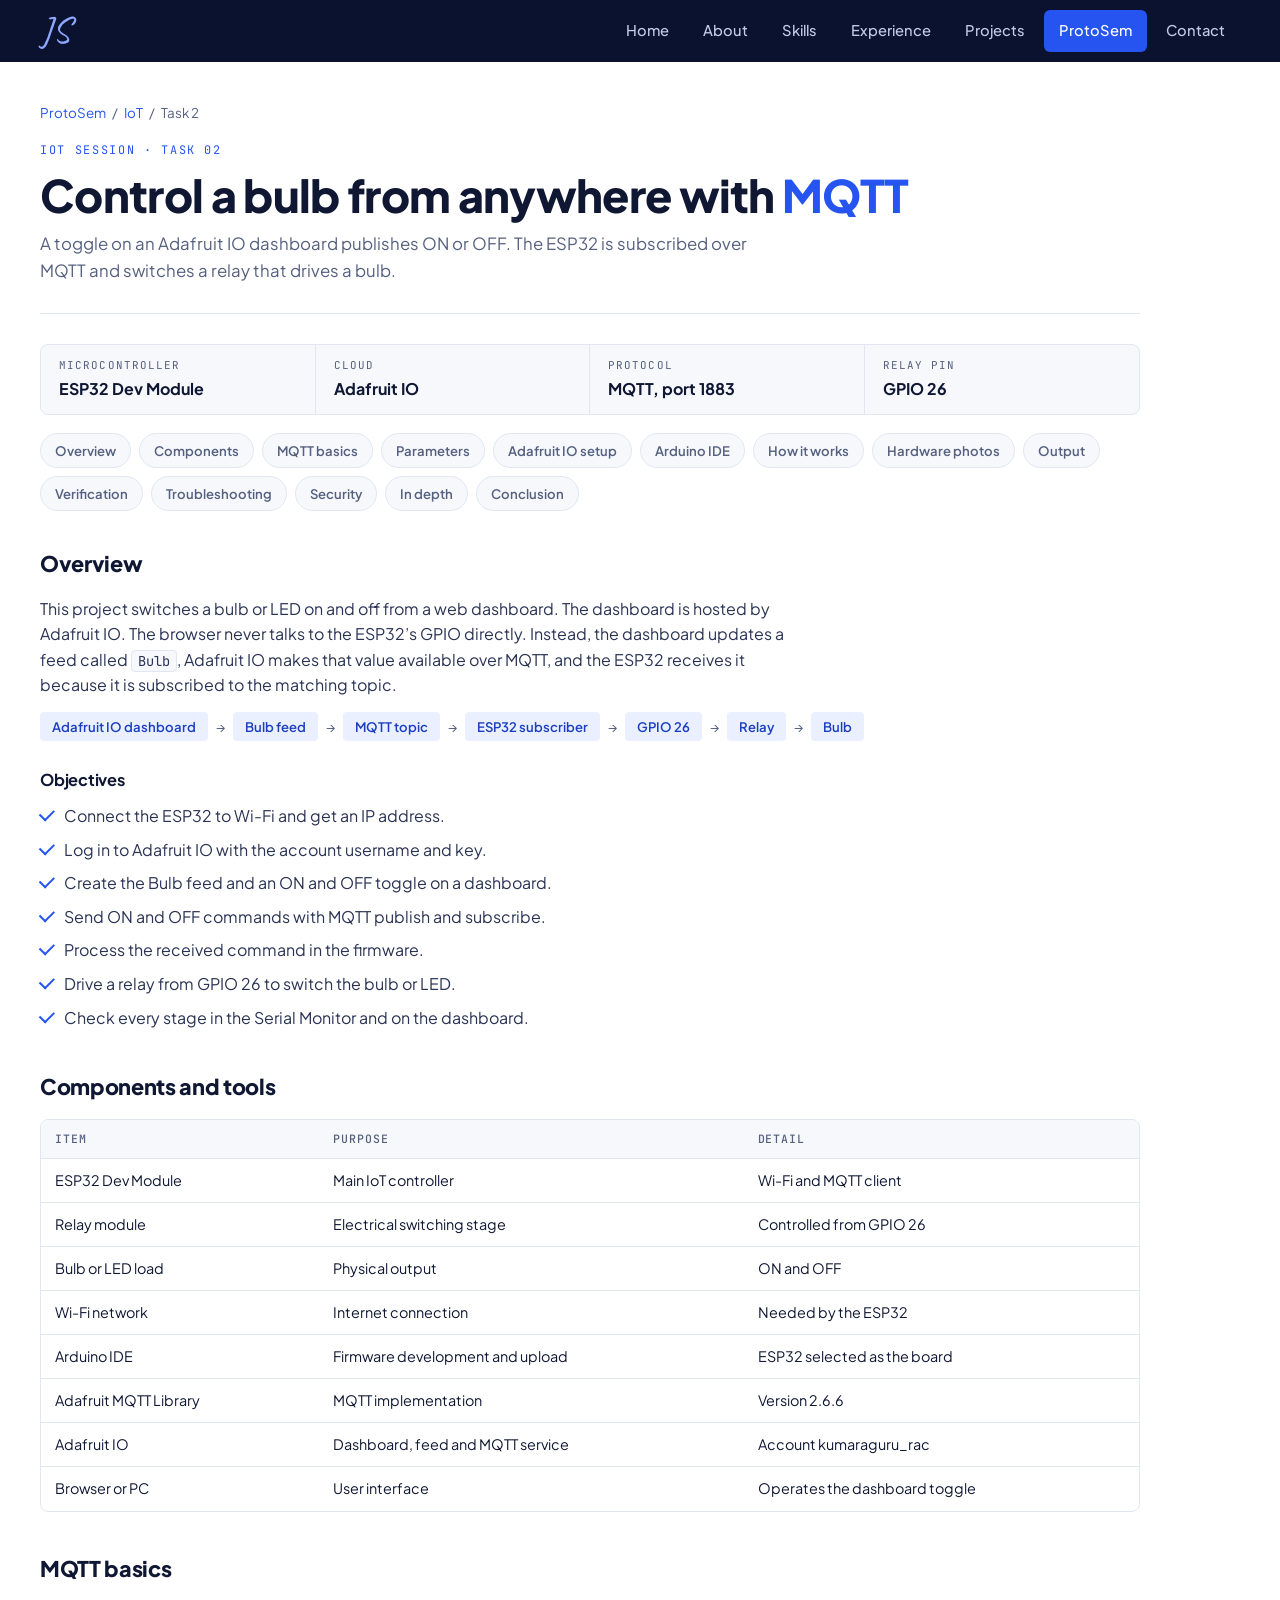
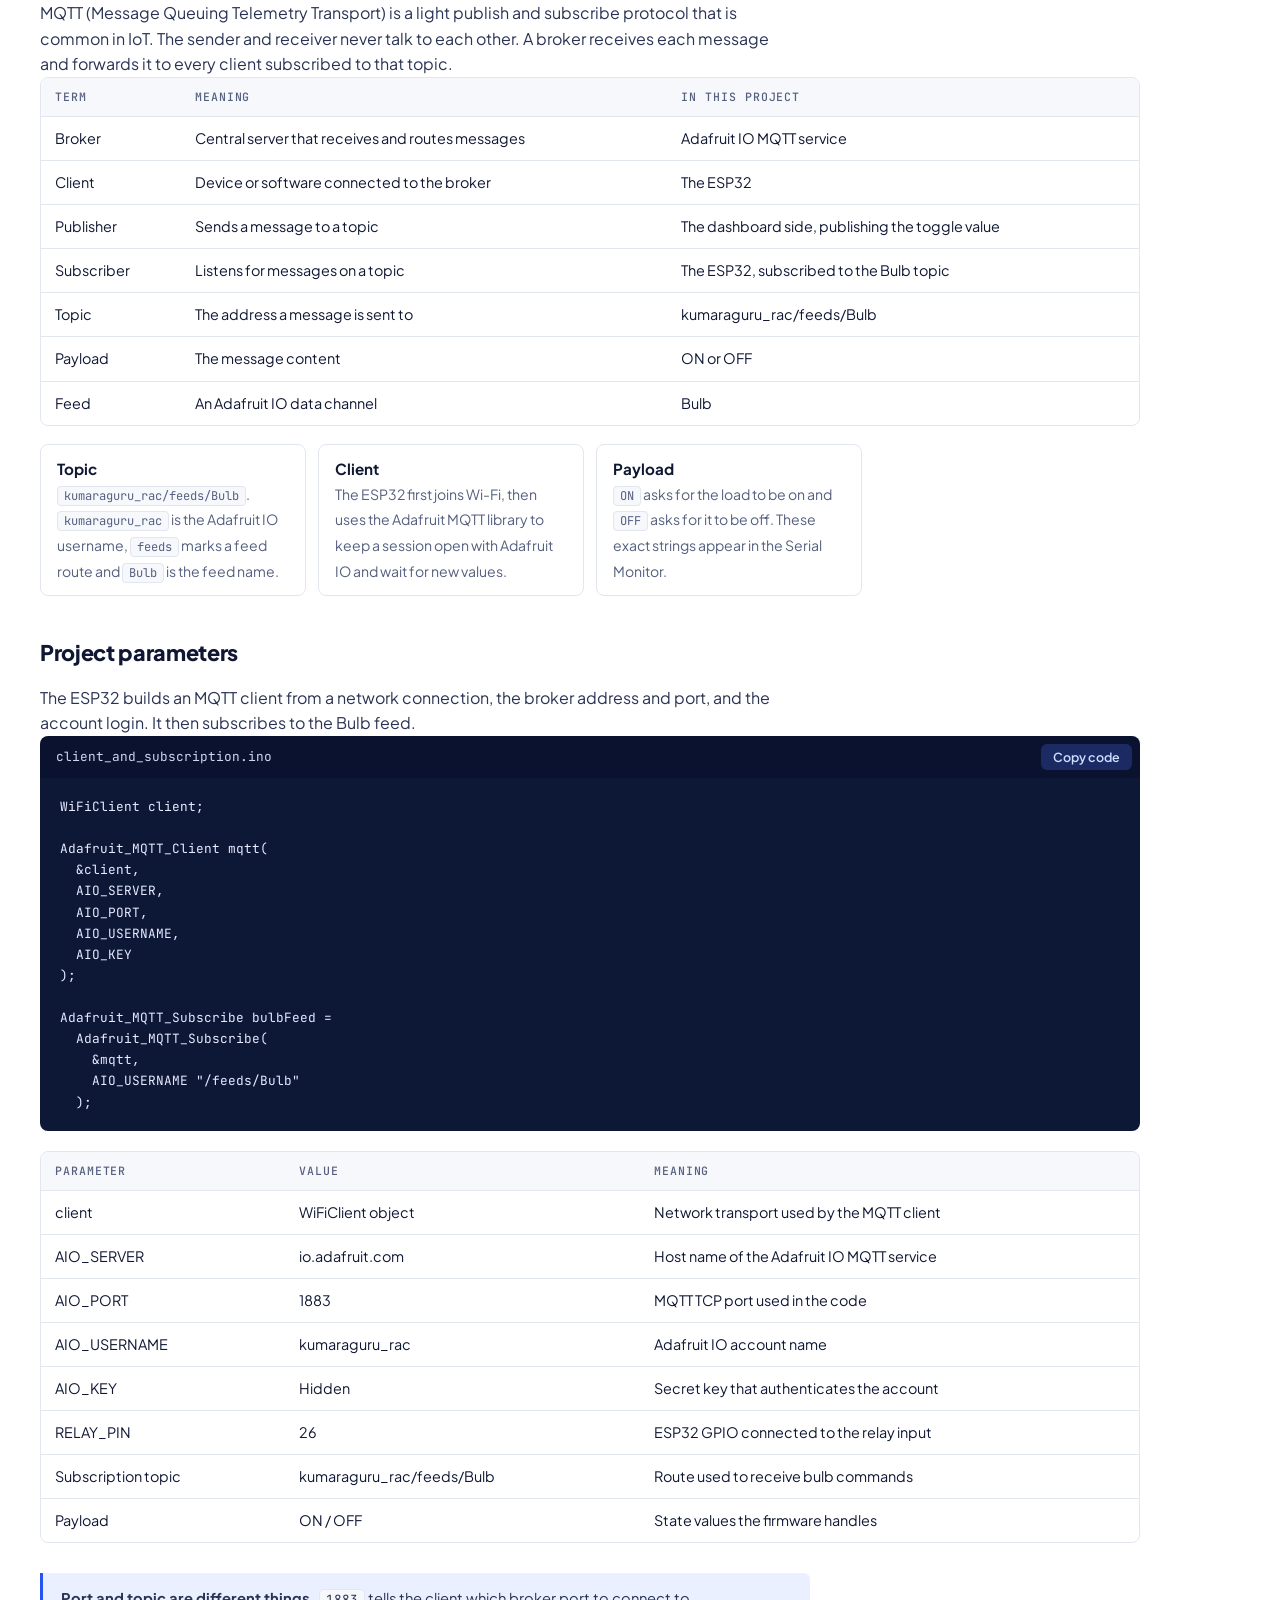
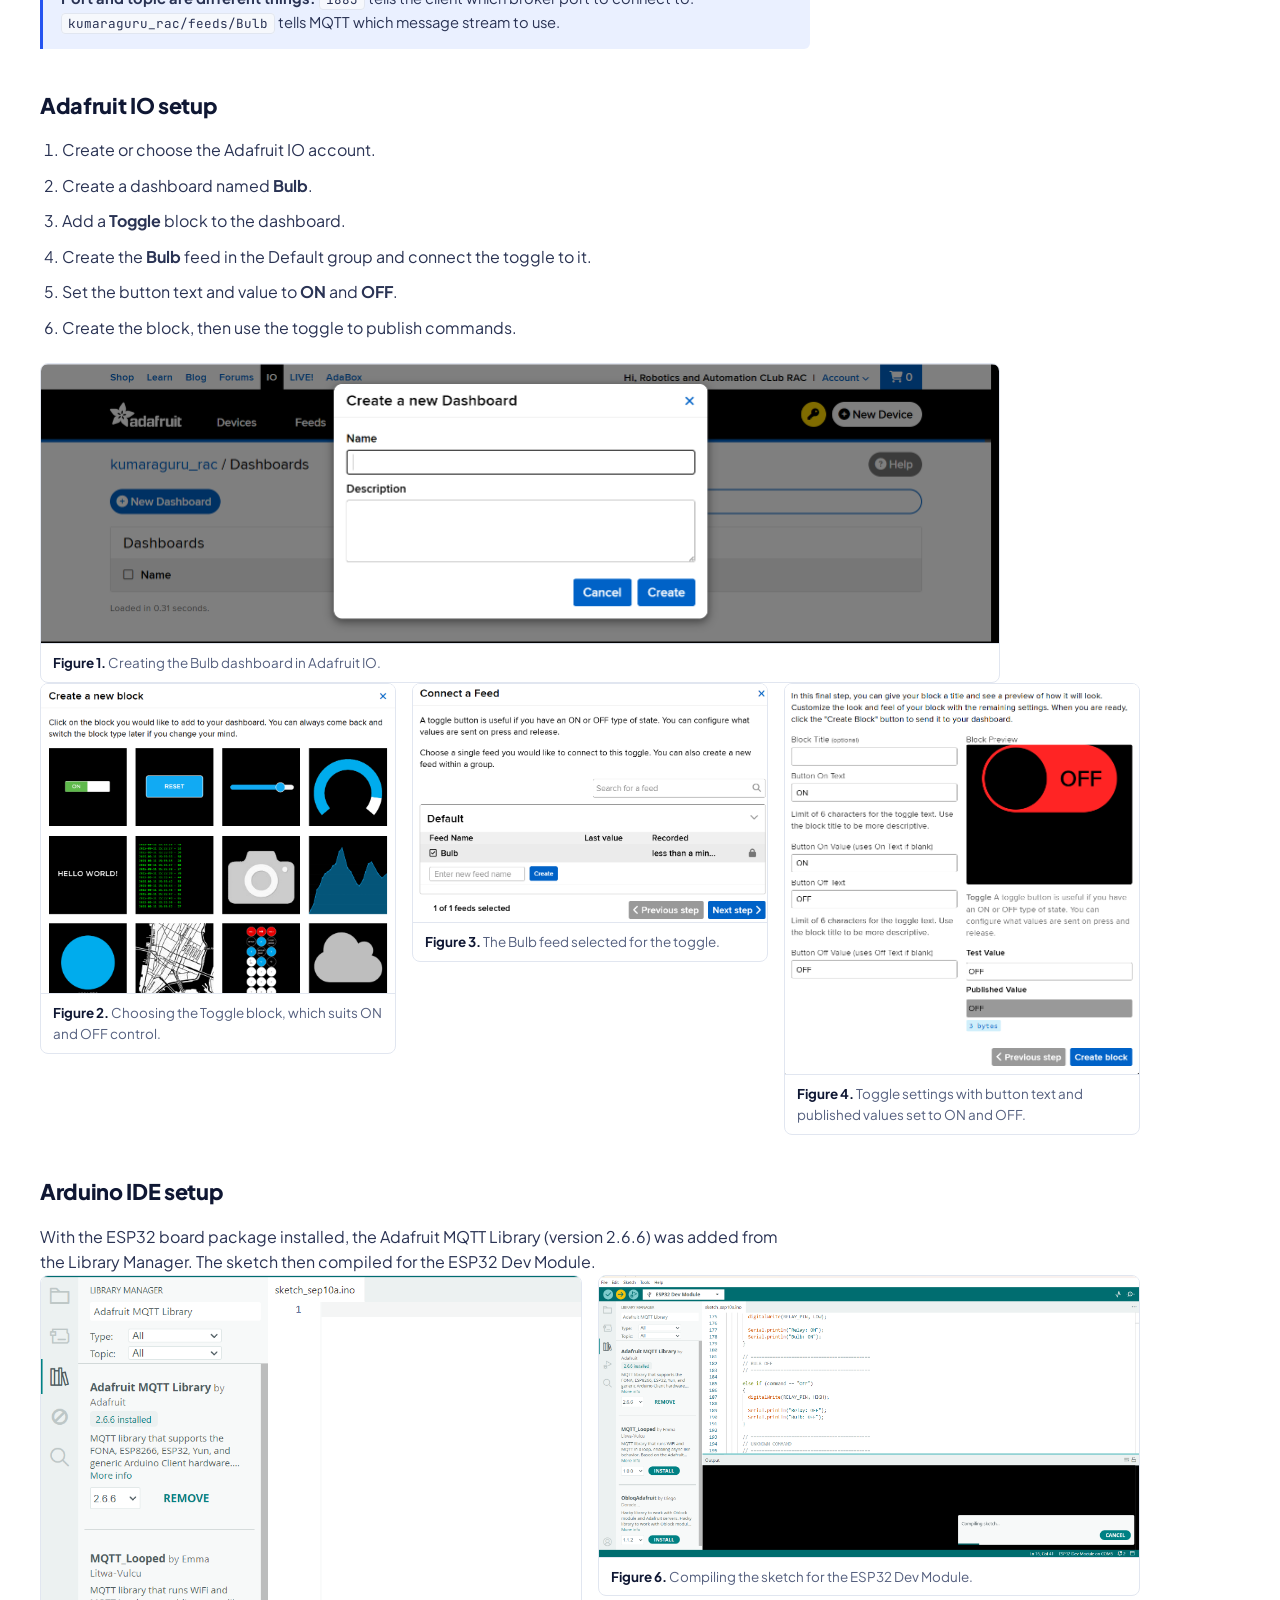
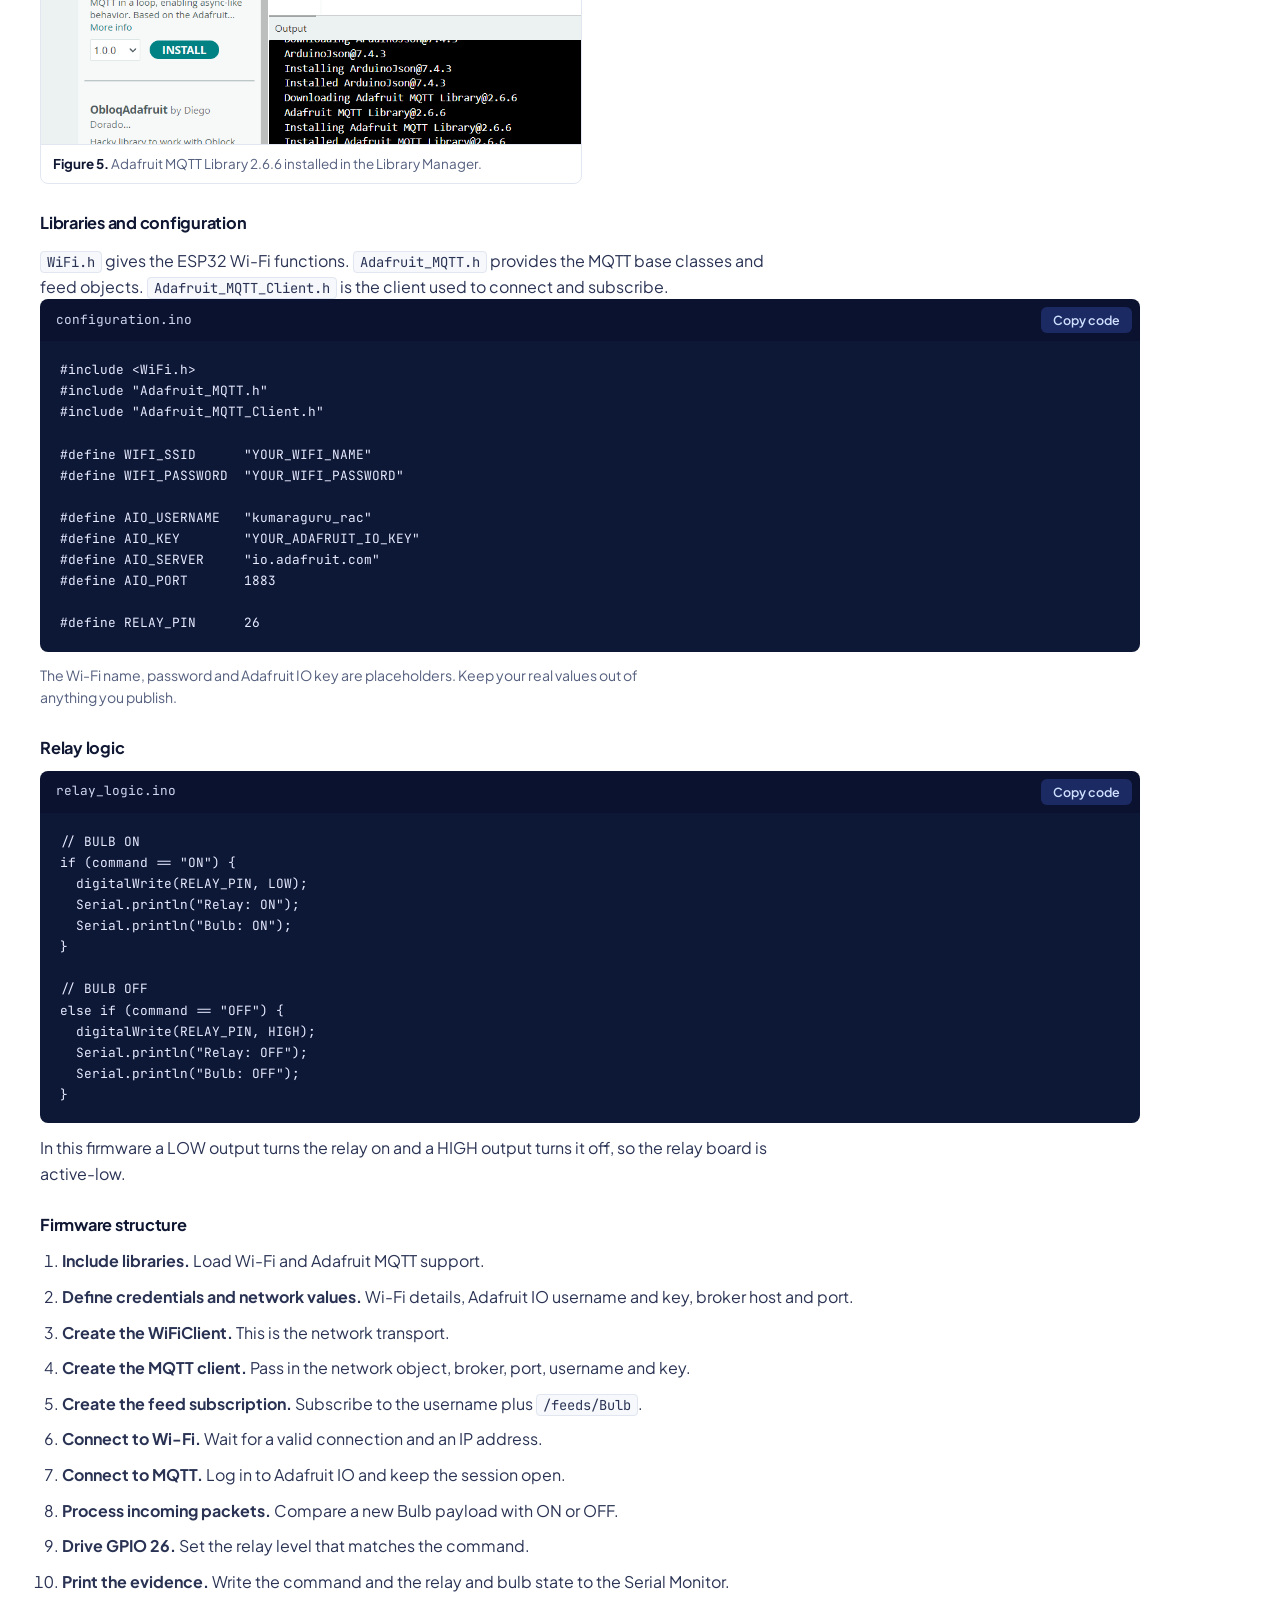
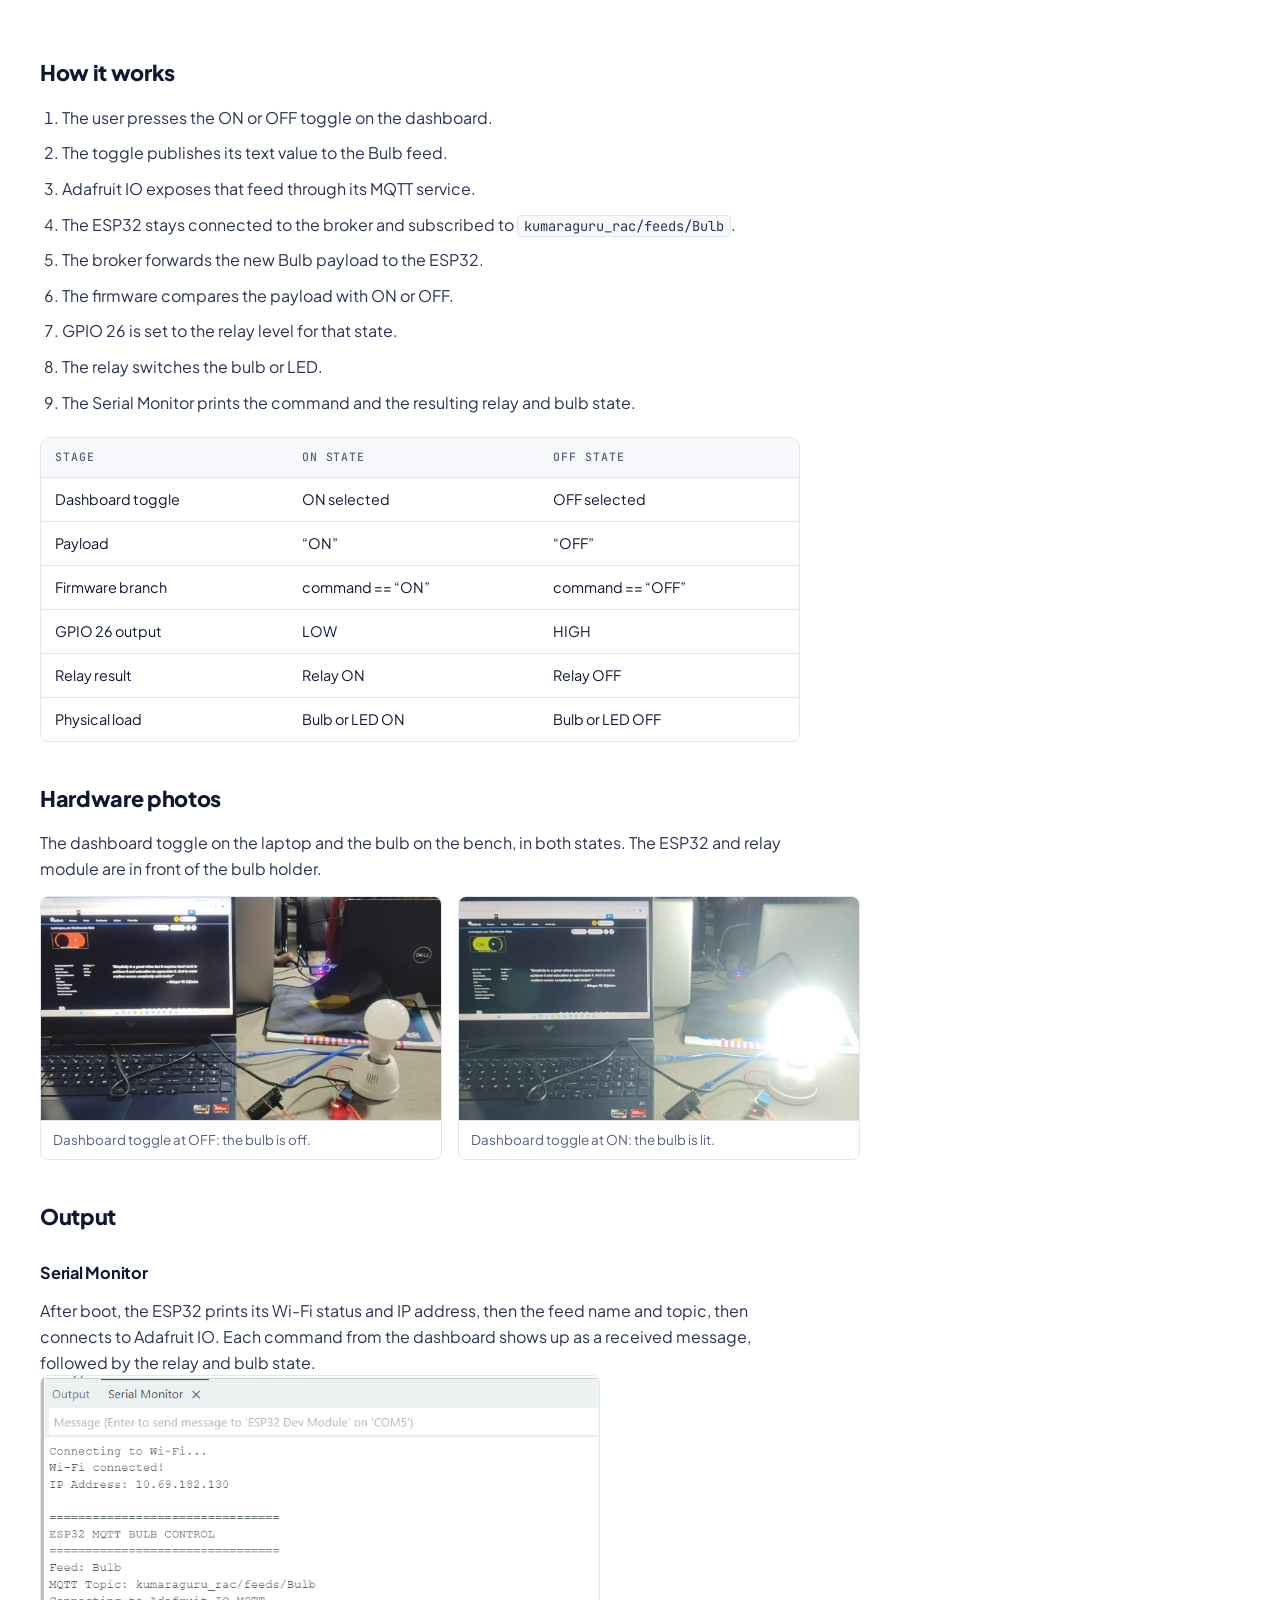
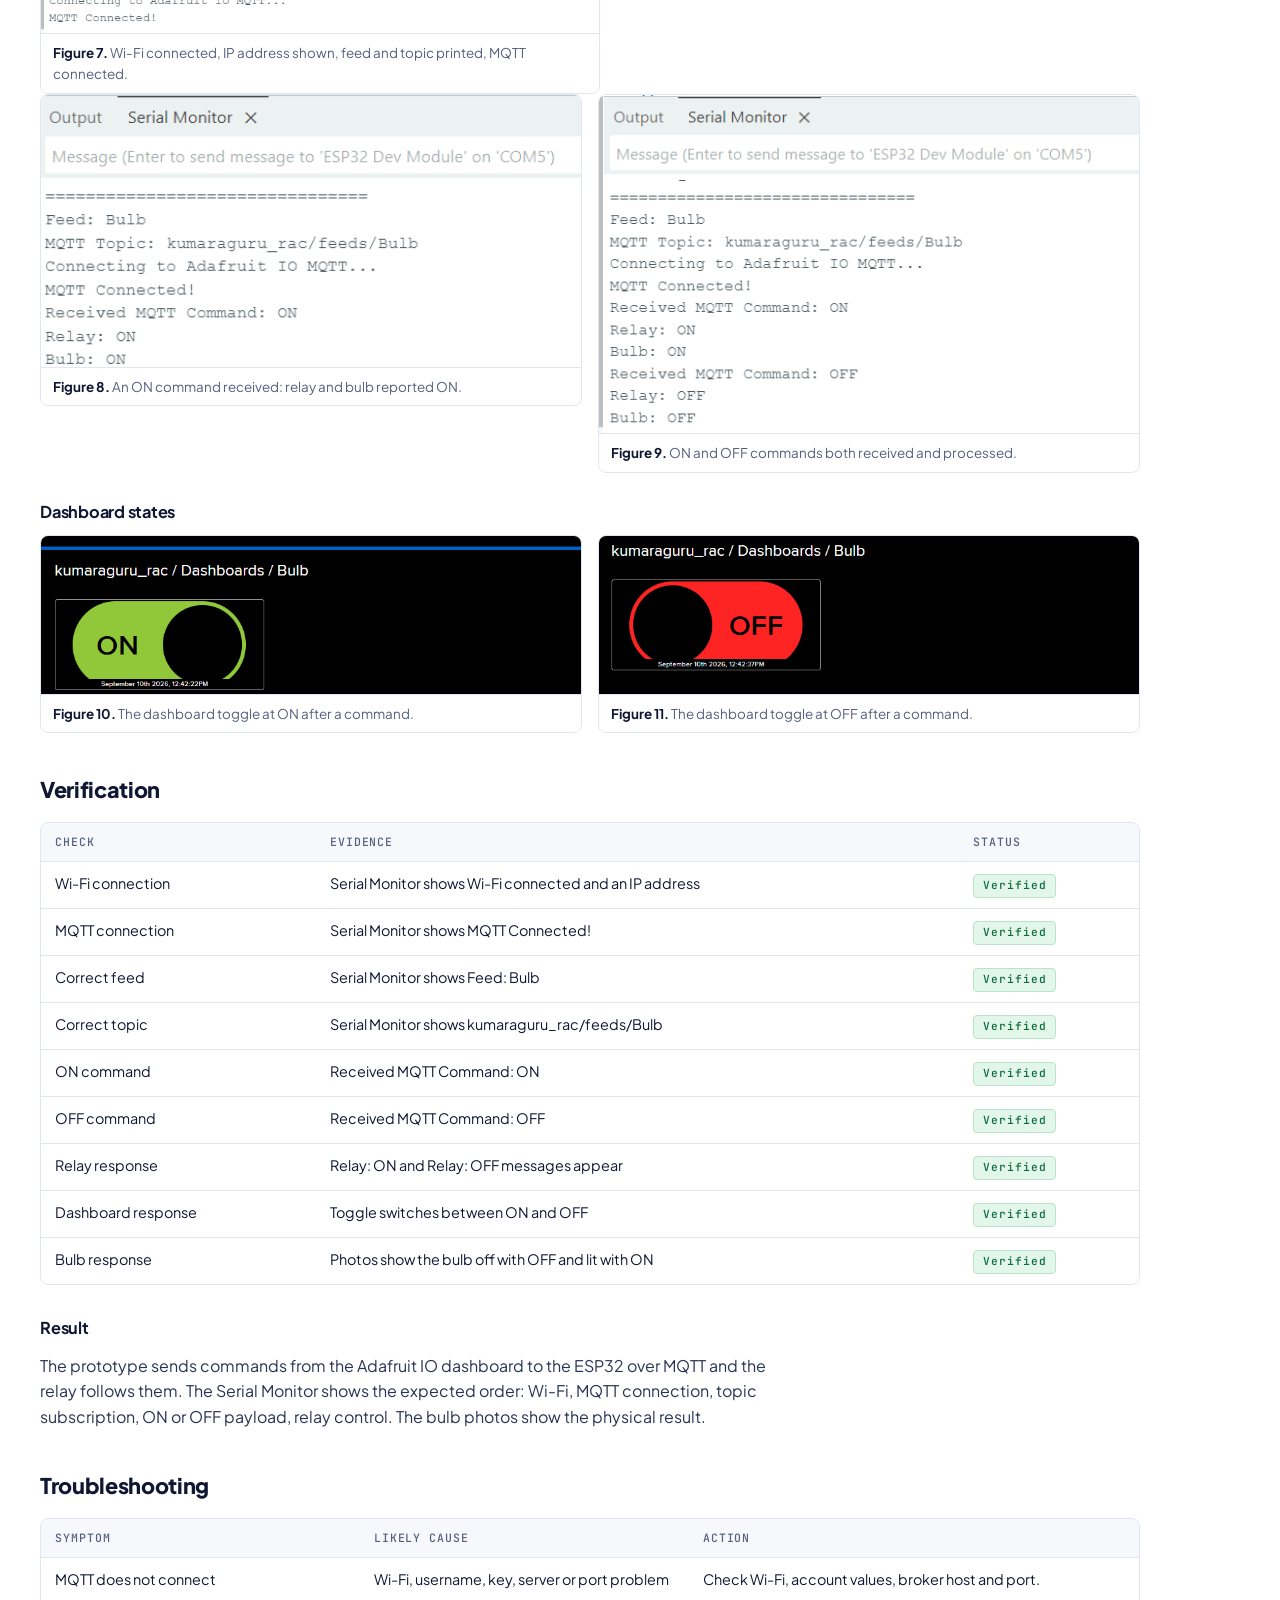
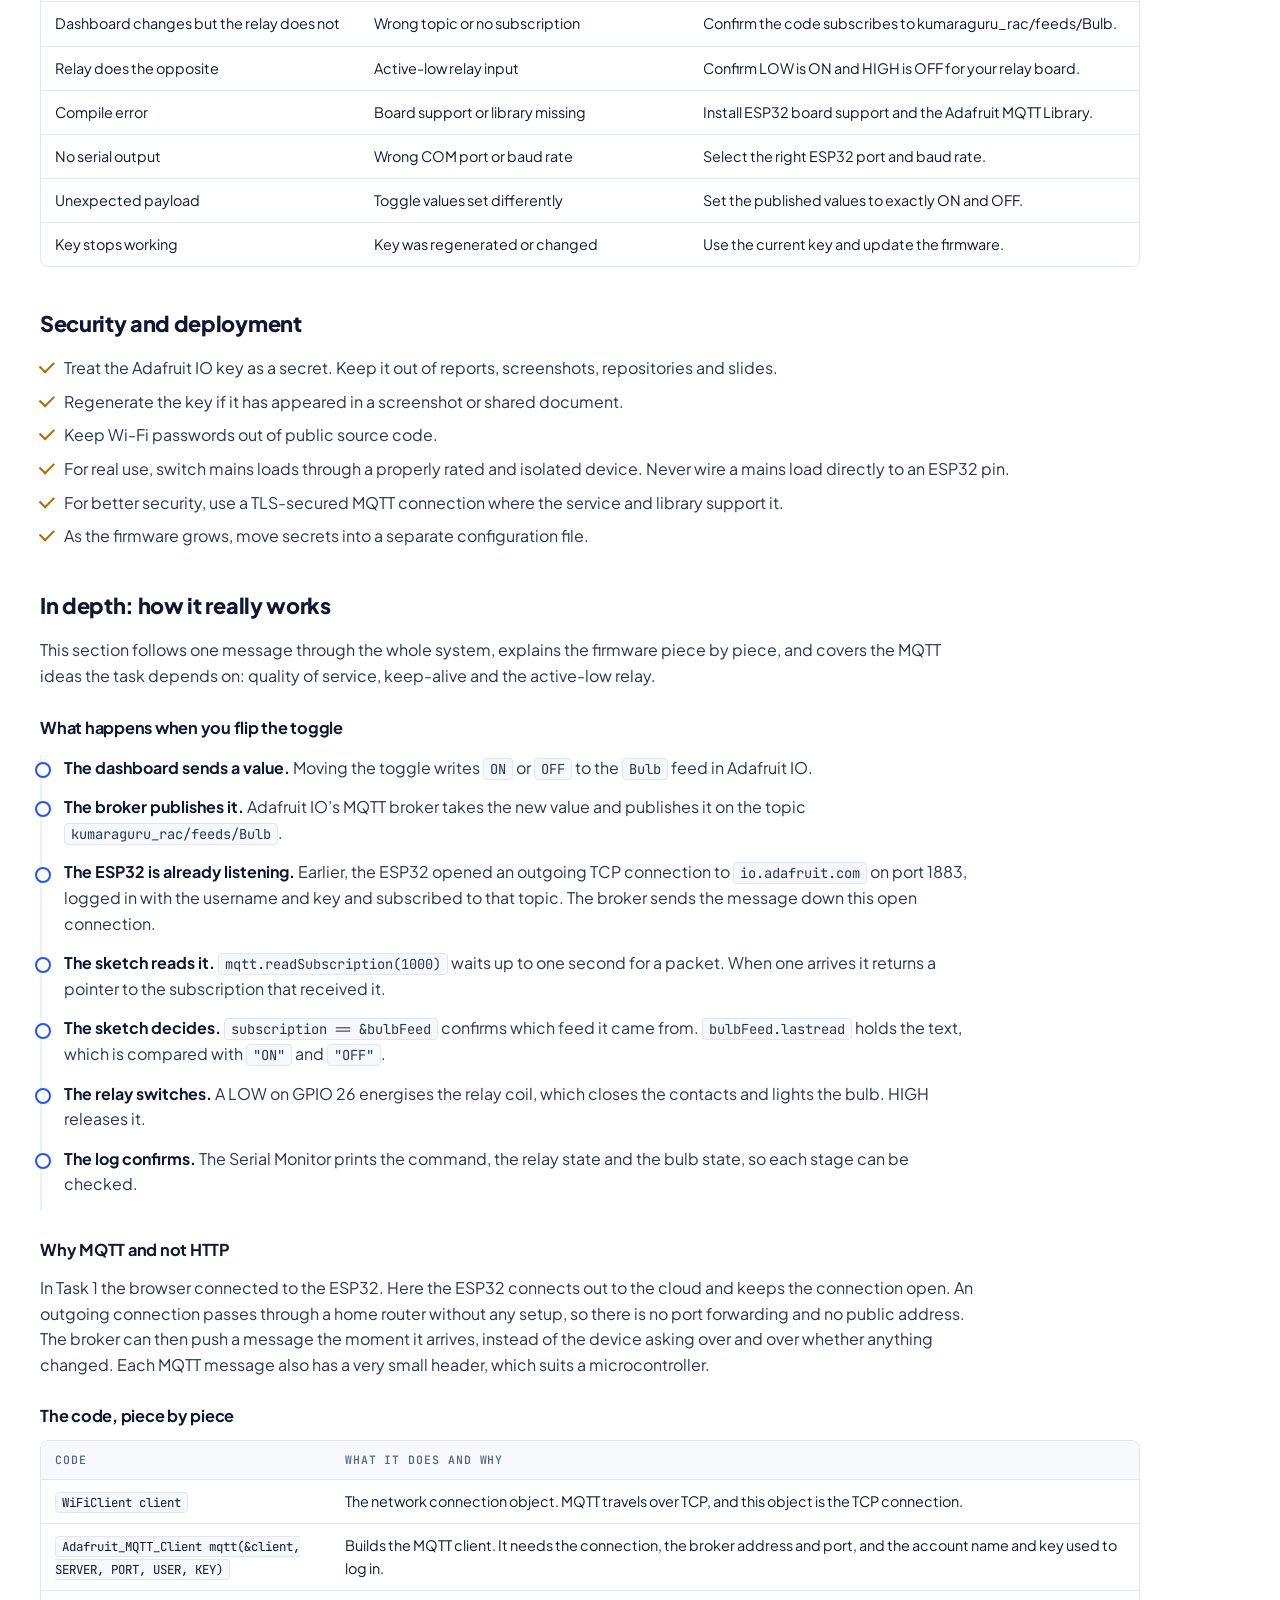
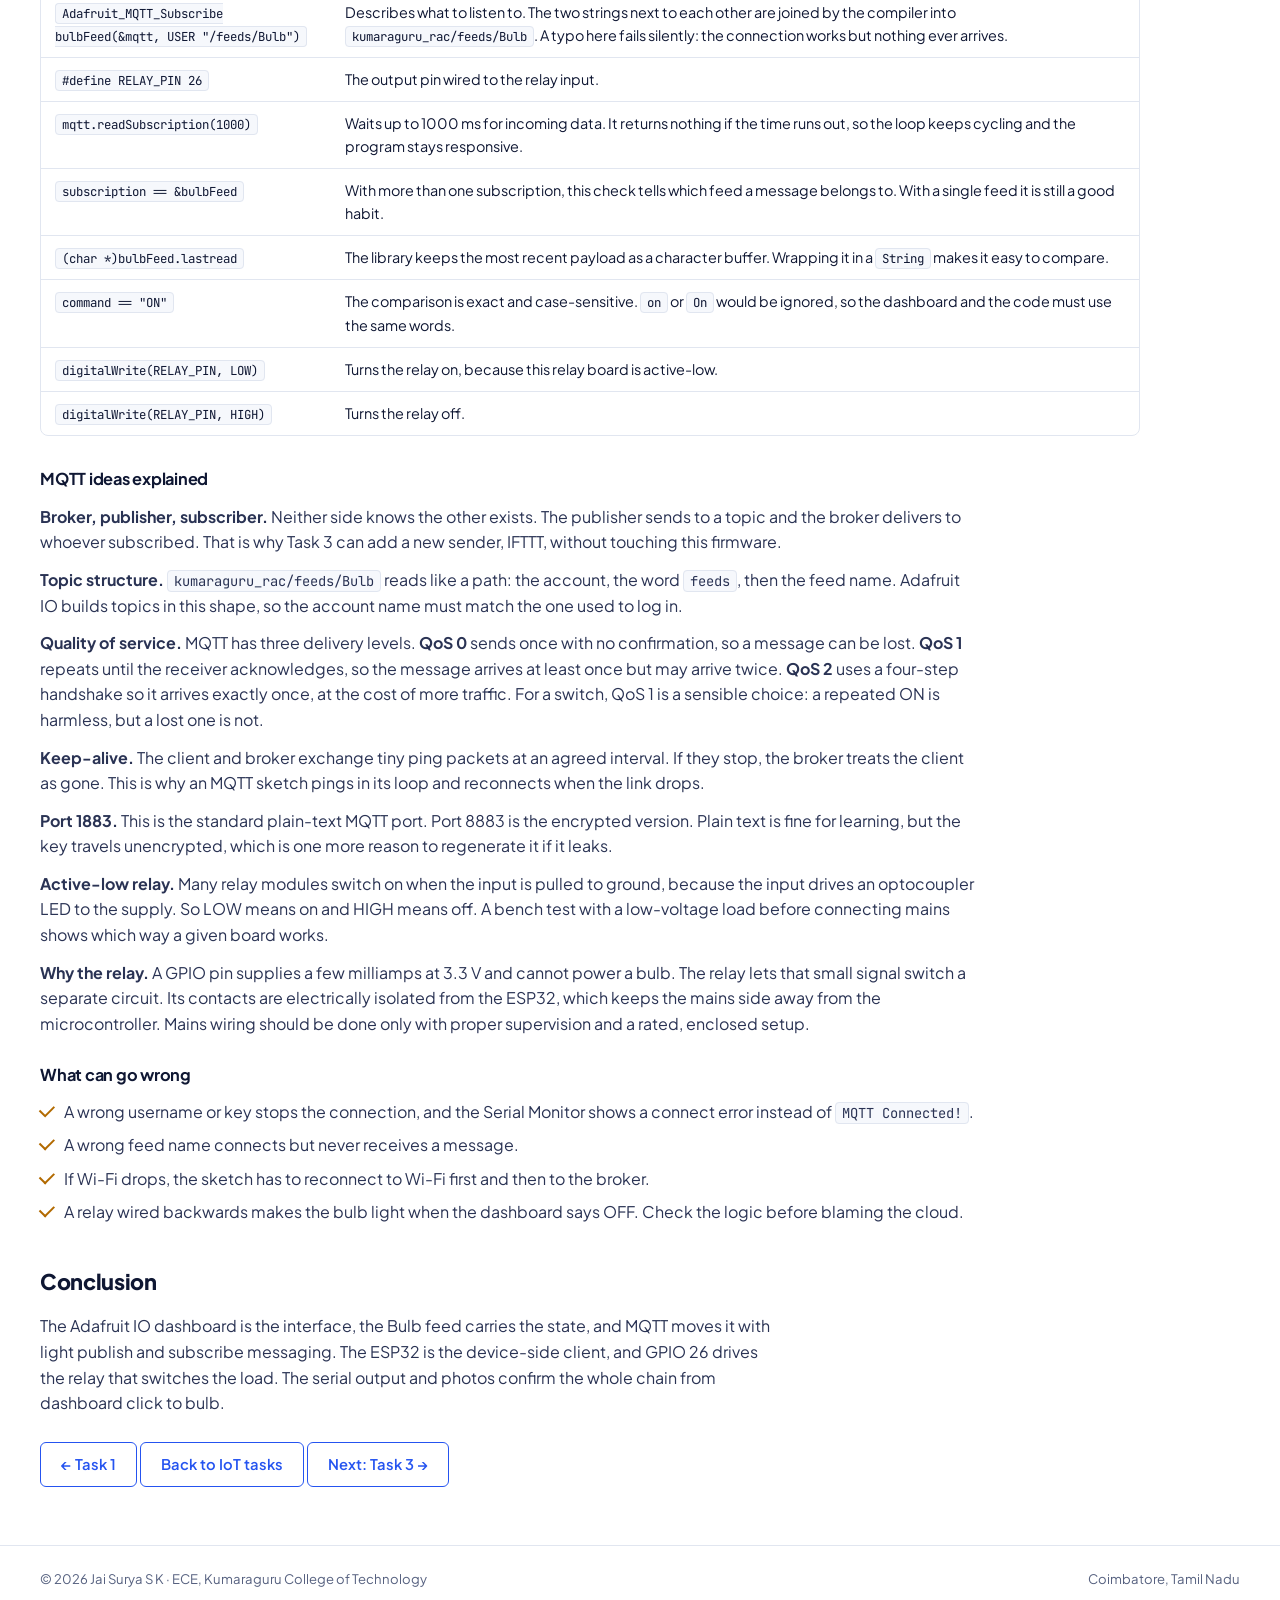
==== iot-task2.html @ f45feb33 "myportfolio with IoT tasks" ====
<!DOCTYPE html>
<html lang="en">
<head>
  <meta charset="utf-8">
  <meta name="viewport" content="width=device-width, initial-scale=1, viewport-fit=cover">
  <title>IoT Task 2 · Jai Surya S K</title>
  <meta name="description" content="IoT session Task 2: controlling a bulb with MQTT and Adafruit IO.">
  <link rel="preconnect" href="https://fonts.googleapis.com">
  <link rel="preconnect" href="https://fonts.gstatic.com" crossorigin>
  <link rel="stylesheet" href="https://fonts.googleapis.com/css2?family=Plus+Jakarta+Sans:wght@400;500;600;700;800&family=Caveat:wght@500;600&family=JetBrains+Mono:wght@400;500&display=swap">
  <link rel="stylesheet" href="style.css">
</head>
<body>
  <div class="main">
    <header class="topbar">
      <div class="in">
        <a class="mono-logo" href="index.html" aria-label="Jai Surya S K, home">JS</a>
        <button class="menu-btn" type="button" aria-expanded="false" aria-controls="site-nav">Menu</button>
        <nav aria-label="Main">
          <ul class="nav" id="site-nav">
          <li><a href="index.html">Home</a></li>
          <li><a href="about.html">About</a></li>
          <li><a href="skills.html">Skills</a></li>
          <li><a href="experience.html">Experience</a></li>
          <li><a href="projects.html">Projects</a></li>
          <li><a href="protosem.html" aria-current="page">ProtoSem</a></li>
          <li><a href="contact.html">Contact</a></li>
          </ul>
        </nav>
      </div>
    </header>
    <main class="page">
      <div class="crumb"><a href="protosem.html#iot">ProtoSem</a> <span>/</span> <a href="protosem.html#iot">IoT</a> <span>/</span> Task 2</div>
      <div class="page-top"><div class="eyebrow">IoT session &middot; Task 02</div><h1 class="page-title">Control a bulb from anywhere with <em>MQTT</em></h1>
      <p class="page-lede">A toggle on an Adafruit IO dashboard publishes ON or OFF. The ESP32 is subscribed over MQTT and switches a relay that drives a bulb.</p></div>

      <div class="facts-row">
        <div><span>Microcontroller</span><b>ESP32 Dev Module</b></div>
        <div><span>Cloud</span><b>Adafruit IO</b></div>
        <div><span>Protocol</span><b>MQTT, port 1883</b></div>
        <div><span>Relay pin</span><b>GPIO 26</b></div>
      </div>

      <nav class="toc" aria-label="On this page"><a href="#overview">Overview</a><a href="#parts">Components</a><a href="#mqtt">MQTT basics</a><a href="#params">Parameters</a><a href="#adafruit">Adafruit IO setup</a><a href="#arduino">Arduino IDE</a><a href="#working">How it works</a><a href="#photos">Hardware photos</a><a href="#output">Output</a><a href="#verify">Verification</a><a href="#trouble">Troubleshooting</a><a href="#security">Security</a><a href="#deep">In depth</a><a href="#conclusion">Conclusion</a></nav>

      <section class="doc" id="overview">
        <h2>Overview</h2>
        <p class="prose">This project switches a bulb or LED on and off from a web dashboard. The dashboard is hosted by Adafruit IO. The browser never talks to the ESP32&rsquo;s GPIO directly. Instead, the dashboard updates a feed called <code>Bulb</code>, Adafruit IO makes that value available over MQTT, and the ESP32 receives it because it is subscribed to the matching topic.</p>
        <div class="flow task-flow"><span>Adafruit IO dashboard</span> <i>&rarr;</i> <span>Bulb feed</span> <i>&rarr;</i> <span>MQTT topic</span> <i>&rarr;</i> <span>ESP32 subscriber</span> <i>&rarr;</i> <span>GPIO 26</span> <i>&rarr;</i> <span>Relay</span> <i>&rarr;</i> <span>Bulb</span></div>
        <h3 class="sub">Objectives</h3>
        <ul class="tick"><li>Connect the ESP32 to Wi-Fi and get an IP address.</li><li>Log in to Adafruit IO with the account username and key.</li><li>Create the Bulb feed and an ON and OFF toggle on a dashboard.</li><li>Send ON and OFF commands with MQTT publish and subscribe.</li><li>Process the received command in the firmware.</li><li>Drive a relay from GPIO 26 to switch the bulb or LED.</li><li>Check every stage in the Serial Monitor and on the dashboard.</li></ul>
      </section>

      <section class="doc" id="parts">
        <h2>Components and tools</h2>
        <div class="table-wrap"><table class="cmp"><thead><tr><th>Item</th><th>Purpose</th><th>Detail</th></tr></thead><tbody><tr><td>ESP32 Dev Module</td><td>Main IoT controller</td><td>Wi-Fi and MQTT client</td></tr><tr><td>Relay module</td><td>Electrical switching stage</td><td>Controlled from GPIO 26</td></tr><tr><td>Bulb or LED load</td><td>Physical output</td><td>ON and OFF</td></tr><tr><td>Wi-Fi network</td><td>Internet connection</td><td>Needed by the ESP32</td></tr><tr><td>Arduino IDE</td><td>Firmware development and upload</td><td>ESP32 selected as the board</td></tr><tr><td>Adafruit MQTT Library</td><td>MQTT implementation</td><td>Version 2.6.6</td></tr><tr><td>Adafruit IO</td><td>Dashboard, feed and MQTT service</td><td>Account kumaraguru_rac</td></tr><tr><td>Browser or PC</td><td>User interface</td><td>Operates the dashboard toggle</td></tr></tbody></table></div>
      </section>

      <section class="doc" id="mqtt">
        <h2>MQTT basics</h2>
        <p class="prose">MQTT (Message Queuing Telemetry Transport) is a light publish and subscribe protocol that is common in IoT. The sender and receiver never talk to each other. A broker receives each message and forwards it to every client subscribed to that topic.</p>
        <div class="table-wrap"><table class="cmp"><thead><tr><th>Term</th><th>Meaning</th><th>In this project</th></tr></thead><tbody><tr><td>Broker</td><td>Central server that receives and routes messages</td><td>Adafruit IO MQTT service</td></tr><tr><td>Client</td><td>Device or software connected to the broker</td><td>The ESP32</td></tr><tr><td>Publisher</td><td>Sends a message to a topic</td><td>The dashboard side, publishing the toggle value</td></tr><tr><td>Subscriber</td><td>Listens for messages on a topic</td><td>The ESP32, subscribed to the Bulb topic</td></tr><tr><td>Topic</td><td>The address a message is sent to</td><td>kumaraguru_rac/feeds/Bulb</td></tr><tr><td>Payload</td><td>The message content</td><td>ON or OFF</td></tr><tr><td>Feed</td><td>An Adafruit IO data channel</td><td>Bulb</td></tr></tbody></table></div>
        <ul class="parts" style="margin-top:18px"><li><b>Topic</b><span><code>kumaraguru_rac/feeds/Bulb</code>. <code>kumaraguru_rac</code> is the Adafruit IO username, <code>feeds</code> marks a feed route and <code>Bulb</code> is the feed name.</span></li><li><b>Client</b><span>The ESP32 first joins Wi-Fi, then uses the Adafruit MQTT library to keep a session open with Adafruit IO and wait for new values.</span></li><li><b>Payload</b><span><code>ON</code> asks for the load to be on and <code>OFF</code> asks for it to be off. These exact strings appear in the Serial Monitor.</span></li></ul>
      </section>

      <section class="doc" id="params">
        <h2>Project parameters</h2>
        <p class="prose">The ESP32 builds an MQTT client from a network connection, the broker address and port, and the account login. It then subscribes to the Bulb feed.</p>
        <div class="code-head"><span>client_and_subscription.ino</span><button class="copy" type="button" data-copy="#code-mqtt">Copy code</button></div><pre class="code" id="code-mqtt"><code>WiFiClient client;

Adafruit_MQTT_Client mqtt(
  &amp;client,
  AIO_SERVER,
  AIO_PORT,
  AIO_USERNAME,
  AIO_KEY
);

Adafruit_MQTT_Subscribe bulbFeed =
  Adafruit_MQTT_Subscribe(
    &amp;mqtt,
    AIO_USERNAME &quot;/feeds/Bulb&quot;
  );</code></pre>
        <div class="table-wrap" style="margin-top:20px"><table class="cmp"><thead><tr><th>Parameter</th><th>Value</th><th>Meaning</th></tr></thead><tbody><tr><td>client</td><td>WiFiClient object</td><td>Network transport used by the MQTT client</td></tr><tr><td>AIO_SERVER</td><td>io.adafruit.com</td><td>Host name of the Adafruit IO MQTT service</td></tr><tr><td>AIO_PORT</td><td>1883</td><td>MQTT TCP port used in the code</td></tr><tr><td>AIO_USERNAME</td><td>kumaraguru_rac</td><td>Adafruit IO account name</td></tr><tr><td>AIO_KEY</td><td>Hidden</td><td>Secret key that authenticates the account</td></tr><tr><td>RELAY_PIN</td><td>26</td><td>ESP32 GPIO connected to the relay input</td></tr><tr><td>Subscription topic</td><td>kumaraguru_rac/feeds/Bulb</td><td>Route used to receive bulb commands</td></tr><tr><td>Payload</td><td>ON / OFF</td><td>State values the firmware handles</td></tr></tbody></table></div>
        <p class="src"><b>Port and topic are different things.</b> <code>1883</code> tells the client which broker port to connect to. <code>kumaraguru_rac/feeds/Bulb</code> tells MQTT which message stream to use.</p>
      </section>

      <section class="doc" id="adafruit">
        <h2>Adafruit IO setup</h2>
        <ol class="steps"><li>Create or choose the Adafruit IO account.</li><li>Create a dashboard named <b>Bulb</b>.</li><li>Add a <b>Toggle</b> block to the dashboard.</li><li>Create the <b>Bulb</b> feed in the Default group and connect the toggle to it.</li><li>Set the button text and value to <b>ON</b> and <b>OFF</b>.</li><li>Create the block, then use the toggle to publish commands.</li></ol>
        <div class="figs wide"><figure class="shot fig"><a href="images/iot/task2/create-dashboard.png" target="_blank" rel="noopener"><img src="images/iot/task2/create-dashboard.png" alt="Adafruit IO Create a new Dashboard dialog"></a><figcaption><b>Figure 1.</b> Creating the Bulb dashboard in Adafruit IO.</figcaption></figure></div>
        <div class="figs two"><figure class="shot fig"><a href="images/iot/task2/block-types.png" target="_blank" rel="noopener"><img src="images/iot/task2/block-types.png" alt="Adafruit IO new block screen with the toggle block first in the list"></a><figcaption><b>Figure 2.</b> Choosing the Toggle block, which suits ON and OFF control.</figcaption></figure><figure class="shot fig"><a href="images/iot/task2/feed-selected.png" target="_blank" rel="noopener"><img src="images/iot/task2/feed-selected.png" alt="Connect a Feed dialog with the Bulb feed ticked"></a><figcaption><b>Figure 3.</b> The Bulb feed selected for the toggle.</figcaption></figure><figure class="shot fig"><a href="images/iot/task2/toggle-config.png" target="_blank" rel="noopener"><img src="images/iot/task2/toggle-config.png" alt="Toggle block settings with ON and OFF values"></a><figcaption><b>Figure 4.</b> Toggle settings with button text and published values set to ON and OFF.</figcaption></figure></div>
      </section>

      <section class="doc" id="arduino">
        <h2>Arduino IDE setup</h2>
        <p class="prose">With the ESP32 board package installed, the Adafruit MQTT Library (version 2.6.6) was added from the Library Manager. The sketch then compiled for the ESP32 Dev Module.</p>
        <div class="figs two"><figure class="shot fig"><a href="images/iot/task2/library.png" target="_blank" rel="noopener"><img src="images/iot/task2/library.png" alt="Arduino IDE Library Manager showing Adafruit MQTT Library 2.6.6 installed"></a><figcaption><b>Figure 5.</b> Adafruit MQTT Library 2.6.6 installed in the Library Manager.</figcaption></figure><figure class="shot fig"><a href="images/iot/task2/compile.png" target="_blank" rel="noopener"><img src="images/iot/task2/compile.png" alt="Arduino IDE compiling the MQTT sketch"></a><figcaption><b>Figure 6.</b> Compiling the sketch for the ESP32 Dev Module.</figcaption></figure></div>
        <h3 class="sub">Libraries and configuration</h3>
        <p class="prose"><code>WiFi.h</code> gives the ESP32 Wi-Fi functions. <code>Adafruit_MQTT.h</code> provides the MQTT base classes and feed objects. <code>Adafruit_MQTT_Client.h</code> is the client used to connect and subscribe.</p>
        <div class="code-head"><span>configuration.ino</span><button class="copy" type="button" data-copy="#code-config">Copy code</button></div><pre class="code" id="code-config"><code>#include &lt;WiFi.h&gt;
#include &quot;Adafruit_MQTT.h&quot;
#include &quot;Adafruit_MQTT_Client.h&quot;

#define WIFI_SSID      &quot;YOUR_WIFI_NAME&quot;
#define WIFI_PASSWORD  &quot;YOUR_WIFI_PASSWORD&quot;

#define AIO_USERNAME   &quot;kumaraguru_rac&quot;
#define AIO_KEY        &quot;YOUR_ADAFRUIT_IO_KEY&quot;
#define AIO_SERVER     &quot;io.adafruit.com&quot;
#define AIO_PORT       1883

#define RELAY_PIN      26</code></pre>
        <p class="prose small">The Wi-Fi name, password and Adafruit IO key are placeholders. Keep your real values out of anything you publish.</p>
        <h3 class="sub">Relay logic</h3>
        <div class="code-head"><span>relay_logic.ino</span><button class="copy" type="button" data-copy="#code-relay">Copy code</button></div><pre class="code" id="code-relay"><code>// BULB ON
if (command == &quot;ON&quot;) {
  digitalWrite(RELAY_PIN, LOW);
  Serial.println(&quot;Relay: ON&quot;);
  Serial.println(&quot;Bulb: ON&quot;);
}

// BULB OFF
else if (command == &quot;OFF&quot;) {
  digitalWrite(RELAY_PIN, HIGH);
  Serial.println(&quot;Relay: OFF&quot;);
  Serial.println(&quot;Bulb: OFF&quot;);
}</code></pre>
        <p class="prose">In this firmware a LOW output turns the relay on and a HIGH output turns it off, so the relay board is active-low.</p>
        <h3 class="sub">Firmware structure</h3>
        <ol class="steps"><li><b>Include libraries.</b> Load Wi-Fi and Adafruit MQTT support.</li><li><b>Define credentials and network values.</b> Wi-Fi details, Adafruit IO username and key, broker host and port.</li><li><b>Create the WiFiClient.</b> This is the network transport.</li><li><b>Create the MQTT client.</b> Pass in the network object, broker, port, username and key.</li><li><b>Create the feed subscription.</b> Subscribe to the username plus <code>/feeds/Bulb</code>.</li><li><b>Connect to Wi-Fi.</b> Wait for a valid connection and an IP address.</li><li><b>Connect to MQTT.</b> Log in to Adafruit IO and keep the session open.</li><li><b>Process incoming packets.</b> Compare a new Bulb payload with ON or OFF.</li><li><b>Drive GPIO 26.</b> Set the relay level that matches the command.</li><li><b>Print the evidence.</b> Write the command and the relay and bulb state to the Serial Monitor.</li></ol>
      </section>

      <section class="doc" id="working">
        <h2>How it works</h2>
        <ol class="steps"><li>The user presses the ON or OFF toggle on the dashboard.</li><li>The toggle publishes its text value to the Bulb feed.</li><li>Adafruit IO exposes that feed through its MQTT service.</li><li>The ESP32 stays connected to the broker and subscribed to <code>kumaraguru_rac/feeds/Bulb</code>.</li><li>The broker forwards the new Bulb payload to the ESP32.</li><li>The firmware compares the payload with ON or OFF.</li><li>GPIO 26 is set to the relay level for that state.</li><li>The relay switches the bulb or LED.</li><li>The Serial Monitor prints the command and the resulting relay and bulb state.</li></ol>
        <div class="table-wrap narrow"><table class="cmp small"><thead><tr><th>Stage</th><th>ON state</th><th>OFF state</th></tr></thead><tbody><tr><td>Dashboard toggle</td><td>ON selected</td><td>OFF selected</td></tr><tr><td>Payload</td><td>&ldquo;ON&rdquo;</td><td>&ldquo;OFF&rdquo;</td></tr><tr><td>Firmware branch</td><td>command == &ldquo;ON&rdquo;</td><td>command == &ldquo;OFF&rdquo;</td></tr><tr><td>GPIO 26 output</td><td>LOW</td><td>HIGH</td></tr><tr><td>Relay result</td><td>Relay ON</td><td>Relay OFF</td></tr><tr><td>Physical load</td><td>Bulb or LED ON</td><td>Bulb or LED OFF</td></tr></tbody></table></div>
      </section>

      <section class="doc" id="photos">
        <h2>Hardware photos</h2>
        <p class="prose">The dashboard toggle on the laptop and the bulb on the bench, in both states. The ESP32 and relay module are in front of the bulb holder.</p>
        <div class="figs pair"><figure class="shot fig"><a href="images/iot/task2/bulb-off.jpg" target="_blank" rel="noopener"><img src="images/iot/task2/bulb-off.jpg" alt="Laptop showing the Adafruit IO dashboard toggle at OFF, with the bulb unlit beside the ESP32 and relay"></a><figcaption>Dashboard toggle at OFF: the bulb is off.</figcaption></figure><figure class="shot fig"><a href="images/iot/task2/bulb-on.jpg" target="_blank" rel="noopener"><img src="images/iot/task2/bulb-on.jpg" alt="Laptop showing the Adafruit IO dashboard toggle at ON, with the bulb lit beside the ESP32 and relay"></a><figcaption>Dashboard toggle at ON: the bulb is lit.</figcaption></figure></div>
      </section>

      <section class="doc" id="output">
        <h2>Output</h2>
        <h3 class="sub">Serial Monitor</h3>
        <p class="prose">After boot, the ESP32 prints its Wi-Fi status and IP address, then the feed name and topic, then connects to Adafruit IO. Each command from the dashboard shows up as a received message, followed by the relay and bulb state.</p>
        <div class="figs"><figure class="shot fig"><a href="images/iot/task2/serial-connect.png" target="_blank" rel="noopener"><img src="images/iot/task2/serial-connect.png" alt="Serial Monitor showing Wi-Fi connected, the IP address, the Bulb topic and MQTT Connected"></a><figcaption><b>Figure 7.</b> Wi-Fi connected, IP address shown, feed and topic printed, MQTT connected.</figcaption></figure></div>
        <div class="figs two"><figure class="shot fig"><a href="images/iot/task2/serial-on.png" target="_blank" rel="noopener"><img src="images/iot/task2/serial-on.png" alt="Serial Monitor showing Received MQTT Command ON, Relay ON, Bulb ON"></a><figcaption><b>Figure 8.</b> An ON command received: relay and bulb reported ON.</figcaption></figure><figure class="shot fig"><a href="images/iot/task2/serial-both.png" target="_blank" rel="noopener"><img src="images/iot/task2/serial-both.png" alt="Serial Monitor showing ON then OFF commands with relay and bulb states"></a><figcaption><b>Figure 9.</b> ON and OFF commands both received and processed.</figcaption></figure></div>
        <h3 class="sub">Dashboard states</h3>
        <div class="figs two"><figure class="shot fig"><a href="images/iot/task2/dash-on.png" target="_blank" rel="noopener"><img src="images/iot/task2/dash-on.png" alt="Adafruit IO Bulb dashboard with the toggle at ON"></a><figcaption><b>Figure 10.</b> The dashboard toggle at ON after a command.</figcaption></figure><figure class="shot fig"><a href="images/iot/task2/dash-off.png" target="_blank" rel="noopener"><img src="images/iot/task2/dash-off.png" alt="Adafruit IO Bulb dashboard with the toggle at OFF"></a><figcaption><b>Figure 11.</b> The dashboard toggle at OFF after a command.</figcaption></figure></div>
      </section>

      <section class="doc" id="verify">
        <h2>Verification</h2>
        <div class="table-wrap"><table class="cmp"><thead><tr><th>Check</th><th>Evidence</th><th>Status</th></tr></thead><tbody><tr><td>Wi-Fi connection</td><td>Serial Monitor shows Wi-Fi connected and an IP address</td><td><span class="pass">Verified</span></td></tr><tr><td>MQTT connection</td><td>Serial Monitor shows MQTT Connected!</td><td><span class="pass">Verified</span></td></tr><tr><td>Correct feed</td><td>Serial Monitor shows Feed: Bulb</td><td><span class="pass">Verified</span></td></tr><tr><td>Correct topic</td><td>Serial Monitor shows kumaraguru_rac/feeds/Bulb</td><td><span class="pass">Verified</span></td></tr><tr><td>ON command</td><td>Received MQTT Command: ON</td><td><span class="pass">Verified</span></td></tr><tr><td>OFF command</td><td>Received MQTT Command: OFF</td><td><span class="pass">Verified</span></td></tr><tr><td>Relay response</td><td>Relay: ON and Relay: OFF messages appear</td><td><span class="pass">Verified</span></td></tr><tr><td>Dashboard response</td><td>Toggle switches between ON and OFF</td><td><span class="pass">Verified</span></td></tr><tr><td>Bulb response</td><td>Photos show the bulb off with OFF and lit with ON</td><td><span class="pass">Verified</span></td></tr></tbody></table></div>
        <h3 class="sub">Result</h3>
        <p class="prose">The prototype sends commands from the Adafruit IO dashboard to the ESP32 over MQTT and the relay follows them. The Serial Monitor shows the expected order: Wi-Fi, MQTT connection, topic subscription, ON or OFF payload, relay control. The bulb photos show the physical result.</p>
      </section>

      <section class="doc" id="trouble">
        <h2>Troubleshooting</h2>
        <div class="table-wrap"><table class="cmp"><thead><tr><th>Symptom</th><th>Likely cause</th><th>Action</th></tr></thead><tbody><tr><td>MQTT does not connect</td><td>Wi-Fi, username, key, server or port problem</td><td>Check Wi-Fi, account values, broker host and port.</td></tr><tr><td>Dashboard changes but the relay does not</td><td>Wrong topic or no subscription</td><td>Confirm the code subscribes to kumaraguru_rac/feeds/Bulb.</td></tr><tr><td>Relay does the opposite</td><td>Active-low relay input</td><td>Confirm LOW is ON and HIGH is OFF for your relay board.</td></tr><tr><td>Compile error</td><td>Board support or library missing</td><td>Install ESP32 board support and the Adafruit MQTT Library.</td></tr><tr><td>No serial output</td><td>Wrong COM port or baud rate</td><td>Select the right ESP32 port and baud rate.</td></tr><tr><td>Unexpected payload</td><td>Toggle values set differently</td><td>Set the published values to exactly ON and OFF.</td></tr><tr><td>Key stops working</td><td>Key was regenerated or changed</td><td>Use the current key and update the firmware.</td></tr></tbody></table></div>
      </section>

      <section class="doc" id="security">
        <h2>Security and deployment</h2>
        <ul class="tick warn"><li>Treat the Adafruit IO key as a secret. Keep it out of reports, screenshots, repositories and slides.</li><li>Regenerate the key if it has appeared in a screenshot or shared document.</li><li>Keep Wi-Fi passwords out of public source code.</li><li>For real use, switch mains loads through a properly rated and isolated device. Never wire a mains load directly to an ESP32 pin.</li><li>For better security, use a TLS-secured MQTT connection where the service and library support it.</li><li>As the firmware grows, move secrets into a separate configuration file.</li></ul>
      </section>

      <section class="doc deep" id="deep"><h2>In depth: how it really works</h2><p class="prose">This section follows one message through the whole system, explains the firmware piece by piece, and covers the MQTT ideas the task depends on: quality of service, keep-alive and the active-low relay.</p>
<h3 class="sub">What happens when you flip the toggle</h3><ol class="trace"><li><b>The dashboard sends a value.</b> Moving the toggle writes <code>ON</code> or <code>OFF</code> to the <code>Bulb</code> feed in Adafruit IO.</li><li><b>The broker publishes it.</b> Adafruit IO&rsquo;s MQTT broker takes the new value and publishes it on the topic <code>kumaraguru_rac/feeds/Bulb</code>.</li><li><b>The ESP32 is already listening.</b> Earlier, the ESP32 opened an outgoing TCP connection to <code>io.adafruit.com</code> on port 1883, logged in with the username and key and subscribed to that topic. The broker sends the message down this open connection.</li><li><b>The sketch reads it.</b> <code>mqtt.readSubscription(1000)</code> waits up to one second for a packet. When one arrives it returns a pointer to the subscription that received it.</li><li><b>The sketch decides.</b> <code>subscription == &amp;bulbFeed</code> confirms which feed it came from. <code>bulbFeed.lastread</code> holds the text, which is compared with <code>&quot;ON&quot;</code> and <code>&quot;OFF&quot;</code>.</li><li><b>The relay switches.</b> A LOW on GPIO 26 energises the relay coil, which closes the contacts and lights the bulb. HIGH releases it.</li><li><b>The log confirms.</b> The Serial Monitor prints the command, the relay state and the bulb state, so each stage can be checked.</li></ol><h3 class="sub">Why MQTT and not HTTP</h3>
<p class="prose">In Task 1 the browser connected to the ESP32. Here the ESP32 connects out to the cloud and keeps the connection open. An outgoing connection passes through a home router without any setup, so there is no port forwarding and no public address. The broker can then push a message the moment it arrives, instead of the device asking over and over whether anything changed. Each MQTT message also has a very small header, which suits a microcontroller.</p>
<h3 class="sub">The code, piece by piece</h3><div class="table-wrap"><table class="cmp"><thead><tr><th>Code</th><th>What it does and why</th></tr></thead><tbody><tr><td><code>WiFiClient client</code></td><td>The network connection object. MQTT travels over TCP, and this object is the TCP connection.</td></tr><tr><td><code>Adafruit_MQTT_Client mqtt(&amp;client, SERVER, PORT, USER, KEY)</code></td><td>Builds the MQTT client. It needs the connection, the broker address and port, and the account name and key used to log in.</td></tr><tr><td><code>Adafruit_MQTT_Subscribe bulbFeed(&amp;mqtt, USER &quot;/feeds/Bulb&quot;)</code></td><td>Describes what to listen to. The two strings next to each other are joined by the compiler into <code>kumaraguru_rac/feeds/Bulb</code>. A typo here fails silently: the connection works but nothing ever arrives.</td></tr><tr><td><code>#define RELAY_PIN 26</code></td><td>The output pin wired to the relay input.</td></tr><tr><td><code>mqtt.readSubscription(1000)</code></td><td>Waits up to 1000 ms for incoming data. It returns nothing if the time runs out, so the loop keeps cycling and the program stays responsive.</td></tr><tr><td><code>subscription == &amp;bulbFeed</code></td><td>With more than one subscription, this check tells which feed a message belongs to. With a single feed it is still a good habit.</td></tr><tr><td><code>(char *)bulbFeed.lastread</code></td><td>The library keeps the most recent payload as a character buffer. Wrapping it in a <code>String</code> makes it easy to compare.</td></tr><tr><td><code>command == &quot;ON&quot;</code></td><td>The comparison is exact and case-sensitive. <code>on</code> or <code>On</code> would be ignored, so the dashboard and the code must use the same words.</td></tr><tr><td><code>digitalWrite(RELAY_PIN, LOW)</code></td><td>Turns the relay on, because this relay board is active-low.</td></tr><tr><td><code>digitalWrite(RELAY_PIN, HIGH)</code></td><td>Turns the relay off.</td></tr></tbody></table></div><h3 class="sub">MQTT ideas explained</h3>
<p class="prose"><b>Broker, publisher, subscriber.</b> Neither side knows the other exists. The publisher sends to a topic and the broker delivers to whoever subscribed. That is why Task 3 can add a new sender, IFTTT, without touching this firmware.</p>
<p class="prose"><b>Topic structure.</b> <code>kumaraguru_rac/feeds/Bulb</code> reads like a path: the account, the word <code>feeds</code>, then the feed name. Adafruit IO builds topics in this shape, so the account name must match the one used to log in.</p>
<p class="prose"><b>Quality of service.</b> MQTT has three delivery levels. <b>QoS 0</b> sends once with no confirmation, so a message can be lost. <b>QoS 1</b> repeats until the receiver acknowledges, so the message arrives at least once but may arrive twice. <b>QoS 2</b> uses a four-step handshake so it arrives exactly once, at the cost of more traffic. For a switch, QoS 1 is a sensible choice: a repeated ON is harmless, but a lost one is not.</p>
<p class="prose"><b>Keep-alive.</b> The client and broker exchange tiny ping packets at an agreed interval. If they stop, the broker treats the client as gone. This is why an MQTT sketch pings in its loop and reconnects when the link drops.</p>
<p class="prose"><b>Port 1883.</b> This is the standard plain-text MQTT port. Port 8883 is the encrypted version. Plain text is fine for learning, but the key travels unencrypted, which is one more reason to regenerate it if it leaks.</p>
<p class="prose"><b>Active-low relay.</b> Many relay modules switch on when the input is pulled to ground, because the input drives an optocoupler LED to the supply. So LOW means on and HIGH means off. A bench test with a low-voltage load before connecting mains shows which way a given board works.</p>
<p class="prose"><b>Why the relay.</b> A GPIO pin supplies a few milliamps at 3.3 V and cannot power a bulb. The relay lets that small signal switch a separate circuit. Its contacts are electrically isolated from the ESP32, which keeps the mains side away from the microcontroller. Mains wiring should be done only with proper supervision and a rated, enclosed setup.</p>
<h3 class="sub">What can go wrong</h3>
<ul class="tick warn"><li>A wrong username or key stops the connection, and the Serial Monitor shows a connect error instead of <code>MQTT Connected!</code>.</li><li>A wrong feed name connects but never receives a message.</li><li>If Wi-Fi drops, the sketch has to reconnect to Wi-Fi first and then to the broker.</li><li>A relay wired backwards makes the bulb light when the dashboard says OFF. Check the logic before blaming the cloud.</li></ul></section>

      <section class="doc" id="conclusion">
        <h2>Conclusion</h2>
        <p class="prose">The Adafruit IO dashboard is the interface, the Bulb feed carries the state, and MQTT moves it with light publish and subscribe messaging. The ESP32 is the device-side client, and GPIO 26 drives the relay that switches the load. The serial output and photos confirm the whole chain from dashboard click to bulb.</p>
        <div class="pager"><a class="btn line" href="iot-task1.html">&larr; Task 1</a> <a class="btn line" href="protosem.html#iot">Back to IoT tasks</a> <a class="btn line" href="iot-task3.html">Next: Task 3 &rarr;</a></div>
      </section>
    </main>
    <footer class="foot">
      <span>&copy; <span data-year>2026</span> Jai Surya S K · ECE, Kumaraguru College of Technology</span>
      <span>Coimbatore, Tamil Nadu</span>
    </footer>
  </div>
  <script src="script.js"></script>
</body>
</html>
---- style.css ----
/* Jai Surya S K — portfolio. Light theme, navy top bar, blue accent. */
:root {
  --navy: #0a1230;
  --navy-2: #121c44;
  --navy-line: #243061;
  --blue: #2554f0;
  --blue-dark: #1b3fc0;
  --blue-soft: #eaf0ff;
  --bg: #ffffff;
  --panel: #f6f8fc;
  --ink: #0f1733;
  --ink-soft: #55607f;
  --line: #e1e6f0;
  --side: 208px;
  --display: "Plus Jakarta Sans", "Segoe UI", system-ui, sans-serif;
  --hand: "Caveat", "Segoe Script", cursive;
  --mono: "JetBrains Mono", ui-monospace, Menlo, monospace;
  color-scheme: light;
}
* { box-sizing: border-box; }
html, body { margin: 0; }
body { background: var(--bg); color: var(--ink); font-family: var(--display); font-size: 1rem; line-height: 1.6; -webkit-font-smoothing: antialiased; }
img { max-width: 100%; display: block; }
a { color: inherit; }
p { margin: 0; }
a:focus-visible, button:focus-visible { outline: 2px solid var(--blue); outline-offset: 3px; border-radius: 4px; }

/* ---------- Top navigation ---------- */
.topbar { position: sticky; top: 0; z-index: 30; background: var(--navy); color: #cfd6ee; padding-top: env(safe-area-inset-top, 0px); }
.topbar .in { display: flex; align-items: center; gap: 28px; padding: 10px 40px; }
.mono-logo { font-family: var(--hand); font-size: 2.3rem; line-height: 1; color: #8fa8ff; text-decoration: none; letter-spacing: 1px; }
.nav { list-style: none; margin: 0 0 0 auto; padding: 0; display: flex; gap: 4px; flex-wrap: wrap; }
.nav a { display: block; padding: 9px 15px; border-radius: 6px; text-decoration: none; font-size: .92rem; font-weight: 500; color: #c3cbe6; }
.nav a:hover { background: var(--navy-2); color: #fff; }
.nav a[aria-current="page"] { background: var(--blue); color: #fff; }
.menu-btn { display: none; margin-left: auto; background: transparent; border: 1px solid var(--navy-line); color: #fff; border-radius: 6px; padding: 7px 14px; font: 600 .84rem var(--display); cursor: pointer; }

/* ---------- Layout ---------- */
.main { min-height: 100vh; display: flex; flex-direction: column; }
.page { width: 100%; max-width: 1180px; padding: 40px 40px 24px; }

h1, h2, h3 { font-family: var(--display); margin: 0; letter-spacing: -.015em; text-wrap: balance; }
.sec-head { display: flex; flex-wrap: wrap; align-items: baseline; justify-content: space-between; gap: 6px 16px; margin-bottom: 18px; }
.sec-title { font-size: 1.45rem; font-weight: 800; }
.sec-title em { font-style: normal; color: var(--blue); }
.sec-tag { font-family: var(--mono); font-size: .72rem; color: var(--ink-soft); letter-spacing: .04em; }

.page-title { font-size: clamp(2rem, 4vw, 2.8rem); font-weight: 800; line-height: 1.1; }
.page-title em { font-style: normal; color: var(--blue); }
.page-lede { color: var(--ink-soft); max-width: 62ch; margin-top: 12px; font-size: 1.05rem; }
.page-top { padding-bottom: 28px; border-bottom: 1px solid var(--line); margin-bottom: 34px; }
.eyebrow { font-family: var(--mono); font-size: .74rem; letter-spacing: .14em; text-transform: uppercase; color: var(--blue); margin-bottom: 10px; }

/* ---------- Hero ---------- */
.hero { position: relative; background: var(--navy); color: #fff; overflow: hidden; min-height: 360px; display: flex; align-items: center; }
.hero-copy { position: relative; padding: 48px 40px 52px; max-width: 700px; }
.hello { font-size: .86rem; letter-spacing: .34em; text-transform: uppercase; color: #dbe3ff; margin-bottom: 8px; }
.hero h1 { font-size: clamp(2.8rem, 6vw, 4.4rem); font-weight: 800; line-height: 1; letter-spacing: -.03em; }
.hero h1 span { color: #4d78ff; }
.hero .deg { font-size: 1.4rem; font-weight: 700; margin-top: 18px; }
.hero .where { color: #dbe3ff; margin-top: 4px; }
.hero .bio { color: #e6ebff; max-width: 52ch; margin-top: 18px; }
.hero .hand { display: block; margin-top: 26px; font-family: var(--hand); font-size: 1.9rem; line-height: 1.05; color: #dbe3ff; transform: rotate(-4deg); transform-origin: left bottom; width: max-content; }
.hero .hand::after { content: ""; display: block; width: 130px; height: 2px; background: #4d78ff; margin-top: 6px; transform: rotate(-6deg); }
.hero .hand-r { position: absolute; right: 56px; top: 50%; transform: translateY(-50%) rotate(-6deg); font-family: var(--hand); font-size: 3.1rem; line-height: 1.05; color: #4d78ff; text-align: left; }
.hero-actions { display: flex; flex-wrap: wrap; gap: 10px; margin-top: 24px; }
.btn { display: inline-block; padding: 10px 20px; border-radius: 6px; font-weight: 600; font-size: .92rem; text-decoration: none; border: 1.5px solid var(--blue); background: var(--blue); color: #fff; cursor: pointer; font-family: inherit; }
.btn:hover { background: var(--blue-dark); border-color: var(--blue-dark); }
.btn.ghost { background: transparent; border-color: rgba(255,255,255,.55); color: #fff; }
.btn.ghost:hover { background: rgba(255,255,255,.12); }
.btn.line { background: transparent; color: var(--blue); }
.btn.line:hover { background: var(--blue-soft); }

/* ---------- Skills ---------- */
.skills-wrap { display: grid; grid-template-columns: minmax(0, 1fr) 300px; gap: 28px; align-items: start; }
.skill-grid { display: grid; grid-template-columns: repeat(auto-fill, minmax(150px, 1fr)); gap: 12px; }
.skill { display: flex; align-items: center; gap: 12px; padding: 12px 14px; background: #fff; border: 1px solid var(--line); border-radius: 6px; font-size: .88rem; font-weight: 500; min-width: 0; }
.skill .ic { width: 30px; height: 30px; flex: none; border-radius: 6px; display: grid; place-items: center; background: var(--blue-soft); color: var(--blue); }
.skill .ic svg { width: 18px; height: 18px; stroke: currentColor; fill: none; stroke-width: 1.7; stroke-linecap: round; stroke-linejoin: round; }
.skill:hover { border-color: var(--blue); }
.explore { background: var(--blue-soft); border-radius: 10px; padding: 20px 22px; position: relative; }
.explore h3 { font-size: 1rem; font-weight: 700; color: var(--blue); display: flex; align-items: center; gap: 10px; margin-bottom: 14px; }
.explore ul { list-style: none; margin: 0; padding: 0; display: grid; gap: 12px; }
.explore li { display: flex; align-items: center; gap: 12px; font-size: .92rem; }
.explore li svg { width: 18px; height: 18px; stroke: var(--blue); fill: none; stroke-width: 1.7; stroke-linecap: round; stroke-linejoin: round; flex: none; }
.explore .hand { font-family: var(--hand); color: var(--blue); font-size: 1.5rem; text-align: right; transform: rotate(-6deg); margin-top: 6px; }
.group { margin-bottom: 30px; }
.group h3 { font-family: var(--mono); font-size: .76rem; letter-spacing: .12em; text-transform: uppercase; color: var(--ink-soft); margin-bottom: 12px; }

/* ---------- Home two-column lower area ---------- */
.home-grid { display: grid; grid-template-columns: minmax(0, 5fr) minmax(0, 7fr); gap: 40px; margin-top: 38px; padding-top: 34px; border-top: 1px solid var(--line); }
.home-grid > * { min-width: 0; }

/* ---------- Timeline ---------- */
.timeline { list-style: none; margin: 0; padding: 0; position: relative; }
.timeline::before { content: ""; position: absolute; left: 6px; top: 8px; bottom: 8px; width: 2px; background: var(--line); }
.tl { display: grid; grid-template-columns: 134px 1fr; gap: 6px 18px; padding: 10px 0 10px 28px; position: relative; }
.tl::before { content: ""; position: absolute; left: 0; top: 17px; width: 14px; height: 14px; border-radius: 50%; background: var(--blue); box-shadow: 0 0 0 4px #fff; }
.tl.past::before { background: #9fb3ee; }
.tl .when { font-size: .84rem; color: var(--ink-soft); padding-top: 2px; font-variant-numeric: tabular-nums; }
.tl .role { font-weight: 700; line-height: 1.3; }
.tl .org { color: var(--ink-soft); font-size: .92rem; }
.tl .note { color: var(--ink-soft); font-size: .88rem; margin-top: 4px; max-width: 54ch; }

/* ---------- Project cards ---------- */
.proj-grid { display: grid; grid-template-columns: repeat(3, minmax(0, 1fr)); gap: 18px; }
.proj-grid.big { grid-template-columns: repeat(auto-fill, minmax(300px, 1fr)); gap: 24px; }
.card { background: #fff; border: 1px solid var(--line); border-radius: 8px; overflow: hidden; display: flex; flex-direction: column; text-decoration: none; }
a.card:hover, .card:hover { border-color: var(--blue); box-shadow: 0 8px 24px rgba(37,84,240,.09); }
.card img { width: 100%; aspect-ratio: 29 / 10; object-fit: cover; background: var(--panel); }
.card .body { padding: 12px 14px 14px; display: flex; flex-direction: column; gap: 8px; flex: 1; }
.card h3 { font-size: .95rem; font-weight: 700; line-height: 1.3; }
.card .kind { font-family: var(--mono); font-size: .68rem; letter-spacing: .1em; text-transform: uppercase; color: var(--blue); }
.card p { color: var(--ink-soft); font-size: .9rem; }
.big .card h3 { font-size: 1.1rem; }
.chips { display: flex; flex-wrap: wrap; gap: 6px; list-style: none; margin: auto 0 0; padding: 0; }
.chips li { font-size: .72rem; padding: 2px 9px; border-radius: 4px; background: var(--panel); color: var(--ink-soft); border: 1px solid var(--line); }
.filters { display: flex; flex-wrap: wrap; gap: 8px; margin-bottom: 22px; }
.filters button { font: 600 .82rem var(--display); padding: 7px 16px; border-radius: 999px; border: 1.5px solid var(--line); background: #fff; color: var(--ink-soft); cursor: pointer; }
.filters button:hover { border-color: var(--blue); color: var(--blue); }
.filters button[aria-pressed="true"] { background: var(--blue); border-color: var(--blue); color: #fff; }
.spec { margin-top: 4px; border-collapse: collapse; font-size: .84rem; width: 100%; }
.spec th, .spec td { text-align: left; padding: 4px 8px 4px 0; border-bottom: 1px solid var(--line); vertical-align: top; }
.spec th { font-weight: 600; color: var(--ink-soft); width: 38%; }

/* ---------- About / panels ---------- */
.two { display: grid; grid-template-columns: minmax(0, 1.3fr) minmax(0, 1fr); gap: 36px; align-items: start; }
.panel { background: var(--panel); border: 1px solid var(--line); border-radius: 10px; padding: 22px 24px; }
.panel h3 { font-size: 1.05rem; font-weight: 700; margin-bottom: 12px; }
.dl { display: grid; grid-template-columns: 110px 1fr; gap: 10px 16px; margin: 0; font-size: .95rem; }
.dl dt { color: var(--ink-soft); }
.dl dd { margin: 0; font-weight: 500; }
.prose p + p { margin-top: 14px; }
.prose { max-width: 62ch; color: #2a3354; }
.stack { display: grid; gap: 22px; }
.mini-grid { display: grid; grid-template-columns: repeat(auto-fit, minmax(220px, 1fr)); gap: 16px; }
.mini { border: 1px solid var(--line); border-radius: 8px; padding: 16px 18px; background: #fff; }
.mini h3 { font-size: .98rem; font-weight: 700; margin-bottom: 4px; }
.mini p { color: var(--ink-soft); font-size: .9rem; }
.mini .tag { font-family: var(--mono); font-size: .68rem; letter-spacing: .1em; text-transform: uppercase; color: var(--blue); margin-bottom: 6px; }

/* ---------- Contact ---------- */
.contact-list { display: grid; gap: 0; border: 1px solid var(--line); border-radius: 10px; overflow: hidden; max-width: 640px; }
.crow { display: flex; flex-wrap: wrap; align-items: center; gap: 8px 16px; padding: 18px 22px; border-bottom: 1px solid var(--line); }
.crow:last-child { border-bottom: 0; }
.crow .k { width: 90px; font-size: .78rem; font-family: var(--mono); letter-spacing: .1em; text-transform: uppercase; color: var(--ink-soft); }
.crow .v { font-size: 1.05rem; font-weight: 600; word-break: break-word; min-width: 0; }
.copy { font: 600 .78rem var(--display); background: var(--blue-soft); color: var(--blue); border: 0; border-radius: 6px; padding: 5px 12px; cursor: pointer; }
.copy:hover { background: var(--blue); color: #fff; }

/* ---------- Footer ---------- */
.foot { margin-top: auto; padding: 22px 40px calc(26px + env(safe-area-inset-bottom, 0px)); border-top: 1px solid var(--line); color: var(--ink-soft); font-size: .82rem; display: flex; flex-wrap: wrap; gap: 6px 20px; justify-content: space-between; }

/* ---------- Responsive ---------- */
@media (max-width: 1100px) {
  .skills-wrap { grid-template-columns: 1fr; }
  .home-grid { grid-template-columns: 1fr; }
  .proj-grid { grid-template-columns: repeat(2, minmax(0, 1fr)); }
  .two { grid-template-columns: 1fr; }
}
@media (max-width: 860px) {
  .topbar .in { padding: 10px 16px; position: relative; }
  .menu-btn { display: block; }
  .nav { display: none; position: absolute; left: 0; right: 0; top: 100%; flex-direction: column; gap: 0; background: var(--navy); border-top: 1px solid var(--navy-line); padding: 8px 16px 14px; box-shadow: 0 18px 30px rgba(0,0,0,.25); }
  .nav.open { display: flex; }
  .nav a { padding: 12px 10px; }
  .page { padding: 28px 16px 16px; }
  .foot { padding-inline: 16px; }
  .hero { min-height: 0; }
  .hero-copy { padding: 36px 16px 40px; }
  .hero .hand-r { display: none; }
}
@media (max-width: 560px) {
  .proj-grid { grid-template-columns: 1fr; }
  .tl { grid-template-columns: 1fr; padding-left: 26px; }
  .dl { grid-template-columns: 1fr; gap: 2px; }
  .dl dd { margin-bottom: 10px; }
  .crow .k { width: 100%; }
}
@media (prefers-reduced-motion: no-preference) {
  .page > * { animation: rise .45s ease-out both; }
  @keyframes rise { from { transform: translateY(6px); opacity: .5; } to { transform: none; opacity: 1; } }
}

/* ---------- Tabs ---------- */
.tabs { display: flex; gap: 4px; border-bottom: 1px solid var(--line); margin-bottom: 28px; overflow-x: auto; }
.tab { font: 600 .95rem var(--display); background: none; border: 0; border-bottom: 3px solid transparent; padding: 10px 18px; margin-bottom: -1px; color: var(--ink-soft); cursor: pointer; white-space: nowrap; }
.tab:hover { color: var(--blue); }
.tab[aria-selected="true"] { color: var(--blue); border-bottom-color: var(--blue); }
.tab-panel[hidden] { display: none; }
.iot-stack { display: flex; flex-wrap: wrap; gap: 8px; margin: 0 0 26px; padding: 0; list-style: none; }
.iot-stack li { padding: 5px 12px; border-radius: 999px; background: var(--blue-soft); color: var(--blue); font-size: .84rem; font-weight: 600; }
.cta-link { display: inline-block; margin-top: 16px; font-weight: 600; color: var(--blue); }

/* ---------- ProtoSem IoT additions ---------- */
.topbar nav { margin-left: auto; }
.topbar nav .nav { margin: 0; }
@media (max-width: 860px) { .topbar nav { margin-left: 0; } }
.task { display: grid; grid-template-columns: 76px minmax(0, 1fr); gap: 4px 20px; padding: 22px 0; border-top: 1px solid var(--line); }
.task .n { font-family: var(--mono); font-weight: 500; font-size: .78rem; letter-spacing: .1em; color: var(--blue); padding-top: 5px; }
.task h3 { font-size: 1.12rem; font-weight: 700; margin-bottom: 6px; }
.task p { color: #2a3354; max-width: 66ch; }
.task .flow { display: flex; flex-wrap: wrap; align-items: center; gap: 6px 8px; margin-top: 12px; font-size: .78rem; }
.task .flow span { background: var(--blue-soft); color: var(--blue-dark); padding: 3px 10px; border-radius: 4px; font-weight: 600; }
.task .flow i { font-style: normal; color: var(--ink-soft); }
.table-wrap { overflow-x: auto; border: 1px solid var(--line); border-radius: 8px; }
.cmp { border-collapse: collapse; width: 100%; min-width: 640px; font-size: .9rem; }
.cmp th, .cmp td { text-align: left; padding: 10px 14px; border-bottom: 1px solid var(--line); vertical-align: top; }
.cmp th { background: var(--panel); font-size: .72rem; letter-spacing: .08em; text-transform: uppercase; color: var(--ink-soft); font-family: var(--mono); font-weight: 500; }
.cmp tr:last-child td { border-bottom: 0; }
.src { margin-top: 30px; padding: 14px 18px; border-left: 3px solid var(--blue); background: var(--blue-soft); border-radius: 0 6px 6px 0; font-size: .92rem; color: #2a3354; max-width: 70ch; }
@media (max-width: 560px) { .task { grid-template-columns: 1fr; } }

/* ---------- Task detail page ---------- */
.task.link { text-decoration: none; color: inherit; margin: 0 -14px; padding: 22px 14px; border-radius: 8px; }
.task.link:hover { background: var(--blue-soft); }
.task.link .open { display: inline-block; margin-top: 12px; font-weight: 600; font-size: .88rem; color: var(--blue); }
.crumb { font-size: .84rem; color: var(--ink-soft); margin-bottom: 18px; display: flex; flex-wrap: wrap; gap: 6px; }
.crumb a { color: var(--blue); text-decoration: none; }
.crumb a:hover { text-decoration: underline; }
.toc { display: flex; flex-wrap: wrap; gap: 8px; margin: -8px 0 30px; }
.toc a { font-size: .82rem; font-weight: 600; text-decoration: none; padding: 6px 14px; border-radius: 999px; background: var(--panel); border: 1px solid var(--line); color: var(--ink-soft); }
.toc a:hover { border-color: var(--blue); color: var(--blue); }
.doc { padding: 6px 0 34px; scroll-margin-top: 84px; }
.doc h2 { font-size: 1.35rem; font-weight: 800; margin-bottom: 14px; }
.doc .prose { margin-top: 12px; }
.doc .prose.small { font-size: .88rem; color: var(--ink-soft); }
.doc code { font-family: var(--mono); font-size: .86em; background: var(--panel); border: 1px solid var(--line); padding: 1px 6px; border-radius: 4px; overflow-wrap: anywhere; }
.task-flow { display: flex; flex-wrap: wrap; align-items: center; gap: 6px 8px; margin: 14px 0; font-size: .82rem; }
.task-flow span { background: var(--blue-soft); color: var(--blue-dark); padding: 4px 12px; border-radius: 4px; font-weight: 600; }
.task-flow i { font-style: normal; color: var(--ink-soft); }
.parts { list-style: none; margin: 0; padding: 0; display: grid; grid-template-columns: repeat(auto-fill, minmax(260px, 1fr)); gap: 12px; }
.parts li { border: 1px solid var(--line); border-radius: 8px; padding: 12px 16px; background: #fff; }
.parts b { display: block; font-size: .95rem; }
.parts span { color: var(--ink-soft); font-size: .88rem; }
.parts.plain { grid-template-columns: 1fr; max-width: 760px; }
.diagram { border: 1px solid var(--line); border-radius: 10px; background: #fff; padding: 12px; overflow-x: auto; max-width: 760px; }
.diagram svg { width: 100%; min-width: 520px; height: auto; display: block; }
.steps { margin: 0 0 22px; padding-left: 22px; max-width: 72ch; display: grid; gap: 10px; color: #2a3354; }
.shots { display: grid; grid-template-columns: repeat(auto-fill, minmax(260px, 1fr)); gap: 16px; }
.shot { margin: 0; border: 1px solid var(--line); border-radius: 8px; overflow: hidden; background: #fff; }
.shot img { width: 100%; aspect-ratio: 4 / 3; object-fit: cover; background: var(--panel); }
.shot figcaption { padding: 8px 12px; font-size: .84rem; color: var(--ink-soft); border-top: 1px solid var(--line); }
.shot .ph { aspect-ratio: 4 / 3; display: grid; place-content: center; text-align: center; gap: 4px; padding: 12px; background: var(--panel); border-bottom: 0; color: var(--ink-soft); font-size: .8rem; background-image: repeating-linear-gradient(45deg, transparent 0 10px, rgba(37,84,240,.05) 10px 20px); }
.shot .ph b { color: var(--blue); font-size: .86rem; }
.shot .ph code { background: #fff; }
.code-head { display: flex; align-items: center; justify-content: space-between; gap: 12px; background: var(--navy); color: #cfd6ee; padding: 8px 8px 8px 16px; border-radius: 8px 8px 0 0; font-family: var(--mono); font-size: .8rem; }
.code-head .copy { background: #1c2a63; color: #cfe0ff; }
.code-head .copy:hover { background: var(--blue); color: #fff; }
pre.code { margin: 0; background: #0d1736; color: #e6ebff; padding: 18px 20px; overflow-x: auto; border-radius: 0 0 8px 8px; font-family: var(--mono); font-size: .8rem; line-height: 1.65; tab-size: 2; }
pre.code code { background: none; border: 0; padding: 0; font-size: inherit; }
pre.code.term { border-radius: 8px; max-width: 760px; margin-top: 12px; margin-bottom: 18px; }
.pager { margin-top: 26px; }

/* ---------- Task page: report layout ---------- */
.facts-row { display: grid; grid-template-columns: repeat(auto-fit, minmax(170px, 1fr)); border: 1px solid var(--line); border-radius: 8px; background: var(--panel); margin: -4px 0 26px; }
.facts-row div { padding: 12px 18px; border-right: 1px solid var(--line); }
.facts-row div:last-child { border-right: 0; }
.facts-row span { display: block; font-family: var(--mono); font-size: .68rem; letter-spacing: .1em; text-transform: uppercase; color: var(--ink-soft); }
.facts-row b { display: block; font-size: 1rem; margin-top: 2px; }
h3.sub { font-size: 1.02rem; font-weight: 700; margin: 26px 0 10px; }
.tick { list-style: none; margin: 0; padding: 0; display: grid; gap: 8px; }
.tick li { position: relative; padding-left: 24px; color: #2a3354; }
.tick li::before { content: ""; position: absolute; left: 2px; top: .5em; width: 12px; height: 7px; border-left: 2px solid var(--blue); border-bottom: 2px solid var(--blue); transform: rotate(-45deg) translateY(-3px); }
.tick.warn li::before { border-color: #b26a00; }
.two-col { display: grid; grid-template-columns: repeat(auto-fit, minmax(300px, 1fr)); gap: 0 40px; margin-top: 10px; }
.figs { display: grid; grid-template-columns: minmax(0, 560px); gap: 16px; }
.figs.wide { grid-template-columns: minmax(0, 960px); }
.figs.three { grid-template-columns: repeat(auto-fit, minmax(280px, 1fr)); align-items: start; }
.shot.fig { background: #fff; }
.shot.fig a { display: block; }
.shot.fig img { aspect-ratio: auto; height: auto; object-fit: contain; background: #fff; }
.shot.fig figcaption b { color: var(--ink); }
.pass { display: inline-block; font-family: var(--mono); font-size: .7rem; letter-spacing: .08em; font-weight: 500; color: #0b6b3a; background: #e3f6ea; border: 1px solid #b9e3c9; padding: 2px 9px; border-radius: 4px; }
.table-wrap.narrow { max-width: 760px; }
.cmp.small { min-width: 460px; }
.table-wrap + h3.sub { margin-top: 30px; }
@media (max-width: 560px) { .facts-row div { border-right: 0; border-bottom: 1px solid var(--line); } }
.figs.pair { grid-template-columns: repeat(auto-fit, minmax(260px, 1fr)); max-width: 820px; align-items: start; margin-top: 14px; }
.figs.pair .shot img { width: 100%; }

/* Task buttons + two-up figures */
.task-btn { margin-top: 14px; }
.task-btn.off { background: #f1f3f9; border-color: var(--line); color: var(--ink-soft); cursor: default; }
.figs.two { grid-template-columns: repeat(auto-fit, minmax(300px, 1fr)); align-items: start; }
.figs.two .shot img { width: 100%; }

/* In-depth sections + video */
.video-wrap { position: relative; width: 100%; max-width: 860px; aspect-ratio: 16 / 9; background: #0a1230; border-radius: 8px; overflow: hidden; border: 1px solid var(--line); margin: 14px 0 8px; }
.video-wrap iframe { position: absolute; inset: 0; width: 100%; height: 100%; border: 0; }
.trace { list-style: none; margin: 14px 0 22px; padding: 0; max-width: 78ch; border-left: 2px solid var(--blue-soft); }
.trace li { position: relative; padding: 0 0 14px 22px; color: #2a3354; }
.trace li::before { content: ""; position: absolute; left: -7px; top: .45em; width: 12px; height: 12px; border-radius: 50%; background: #fff; border: 2px solid var(--blue); }
.trace li b { color: var(--ink); }
.cmp td code:first-child, .cmp td > code { white-space: normal; word-break: break-word; }
.deep p.prose { max-width: 78ch; }

/* Split bars (task 4 data) */
.split { max-width: 640px; margin: 14px 0; }
.split-h { display: flex; justify-content: space-between; font-size: .84rem; color: var(--ink-soft); margin-bottom: 6px; }
.split-h b { color: var(--ink); }
.split-bar { display: flex; height: 30px; border-radius: 6px; overflow: hidden; background: var(--blue-soft); }
.split-bar i { font-style: normal; font-size: .76rem; font-weight: 600; display: flex; align-items: center; padding: 0 10px; color: #fff; background: var(--blue); white-space: nowrap; overflow: hidden; }
.split-bar i.b { background: #c9d5f7; color: var(--blue-dark); }
.pend { display: inline-block; font-size: .72rem; font-weight: 600; letter-spacing: .04em; padding: 2px 9px; border-radius: 4px; background: #fff4e0; color: #8a5200; border: 1px solid #f1d7a8; font-family: var(--mono); text-transform: uppercase; white-space: nowrap; }

/* Portrait demo videos */
.vid-pair { display: flex; flex-wrap: wrap; gap: 20px; margin: 14px 0 12px; }
.vid { margin: 0; width: 100%; max-width: 300px; background: #fff; border: 1px solid var(--line); border-radius: 8px; overflow: hidden; }
.vid video { display: block; width: 100%; height: auto; aspect-ratio: 476 / 848; background: #0a1230; }
.vid figcaption { padding: 10px 12px; font-size: .84rem; color: var(--ink-soft); }
.vid figcaption b { color: var(--ink); }
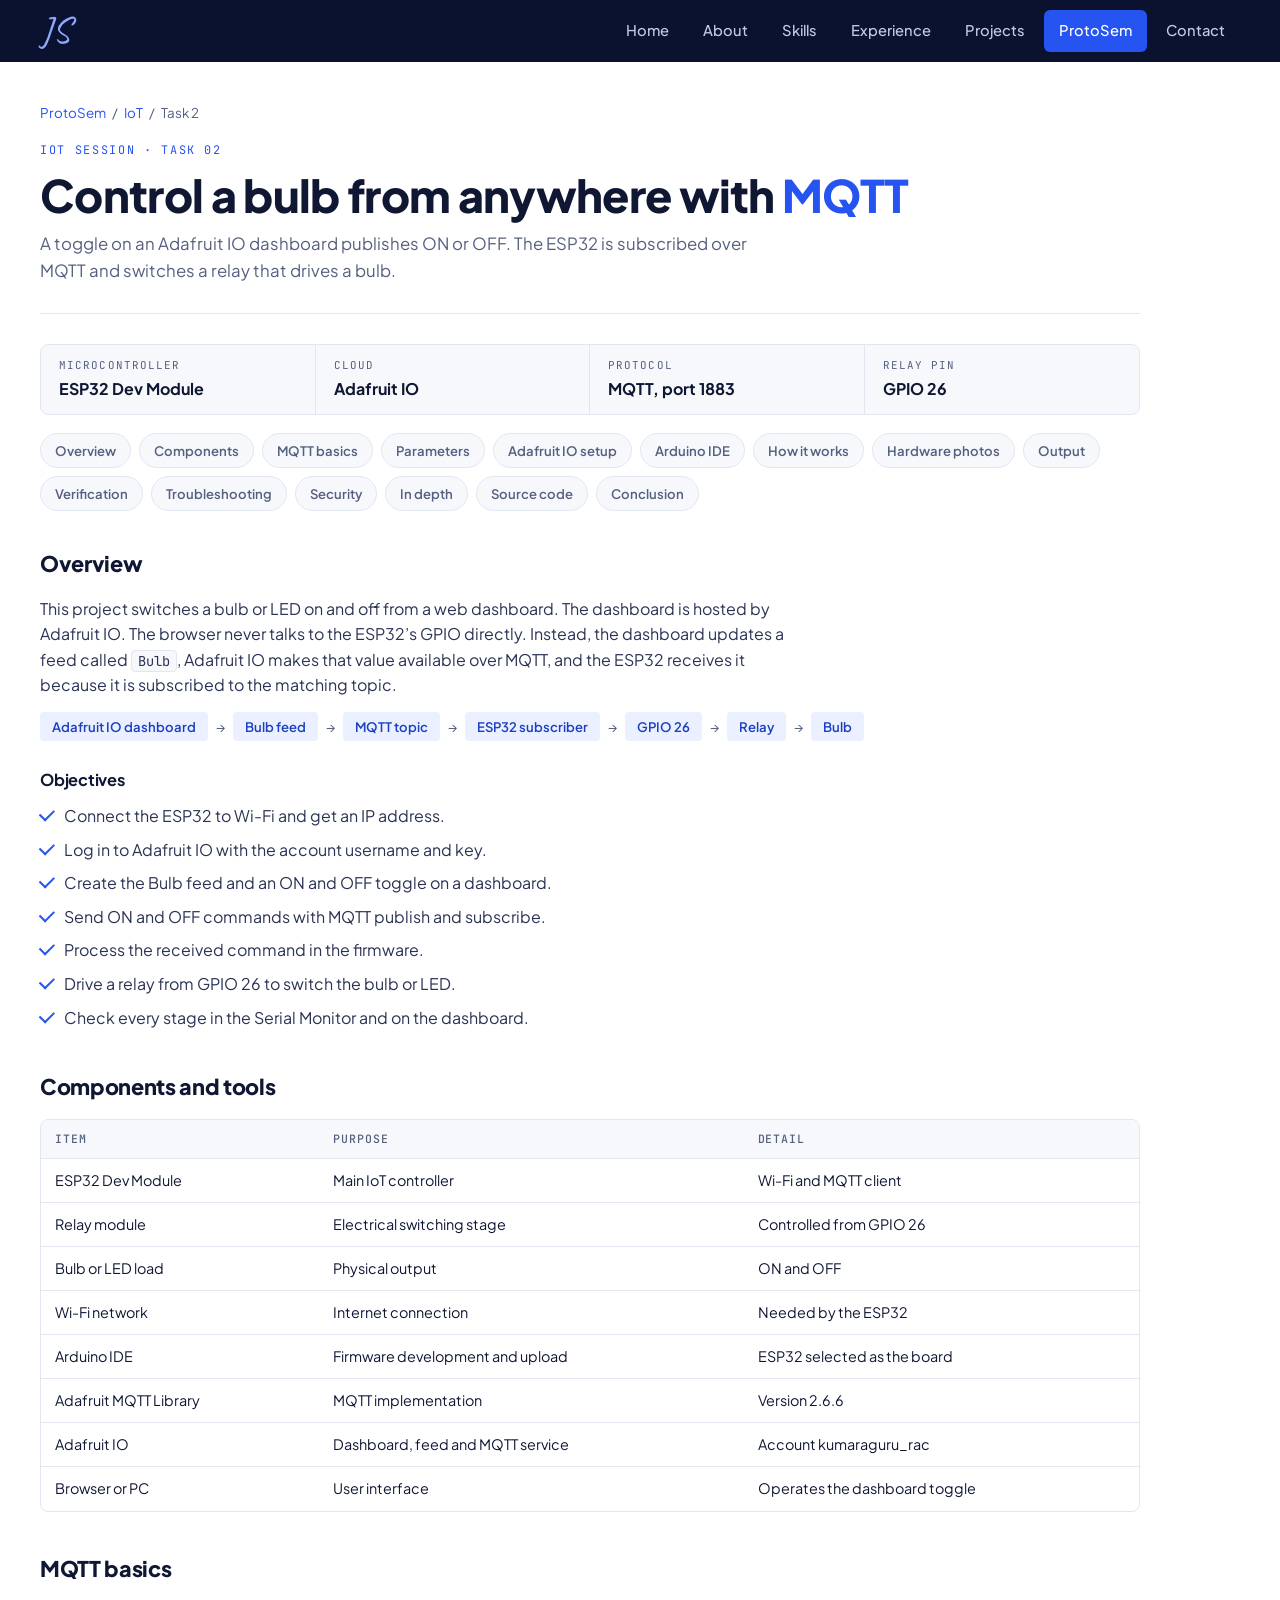
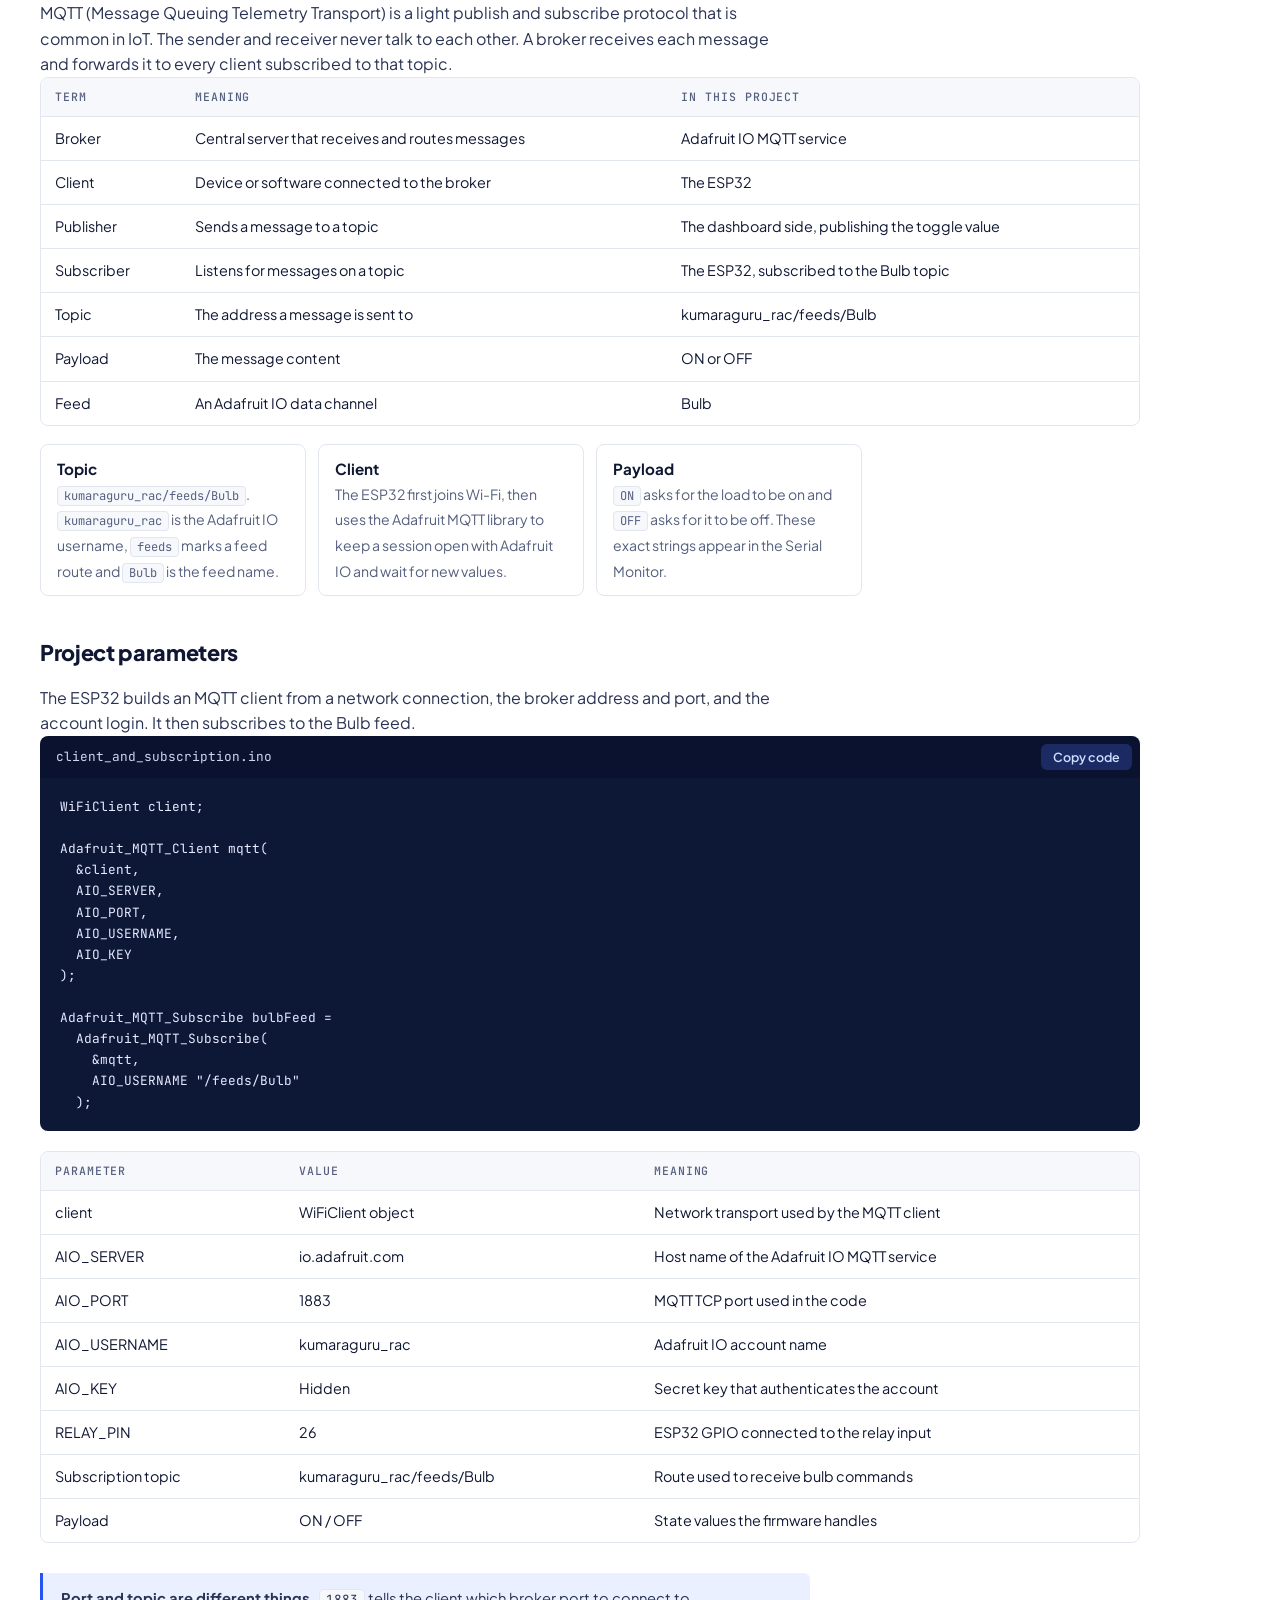
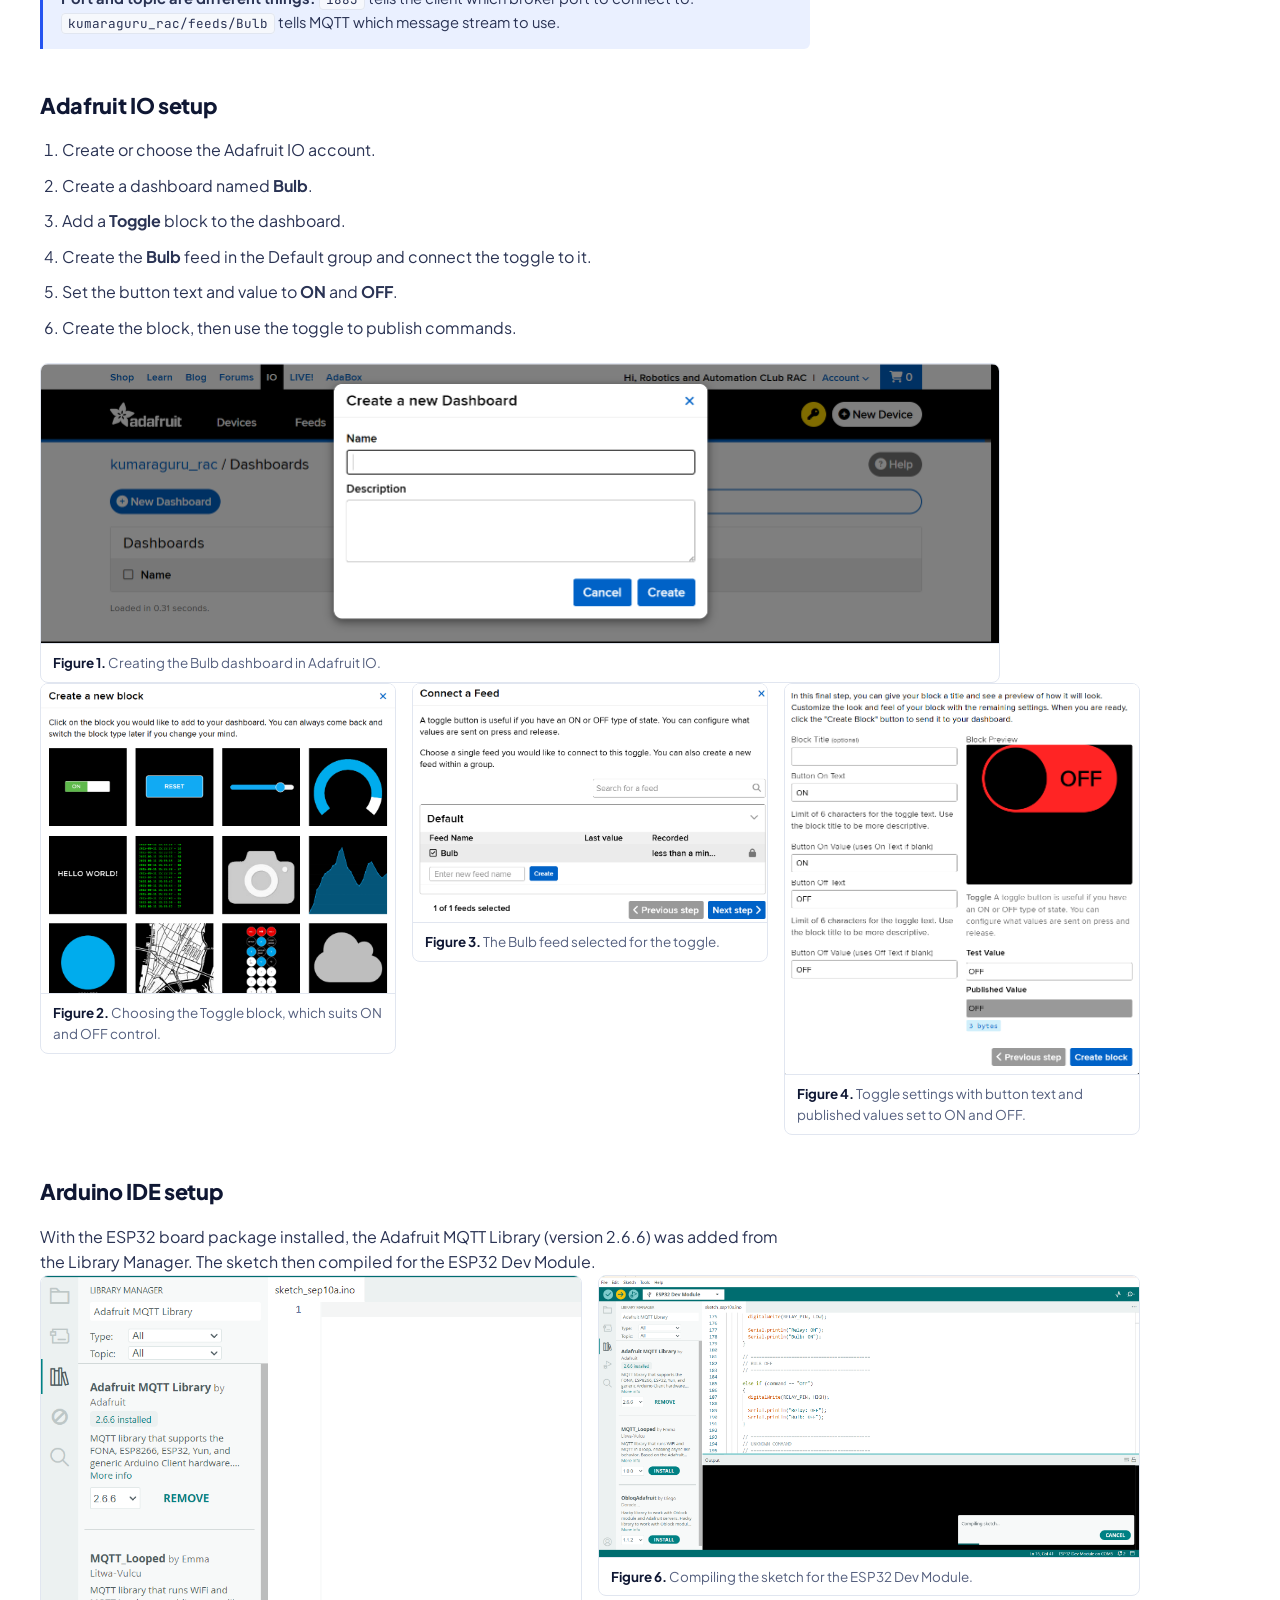
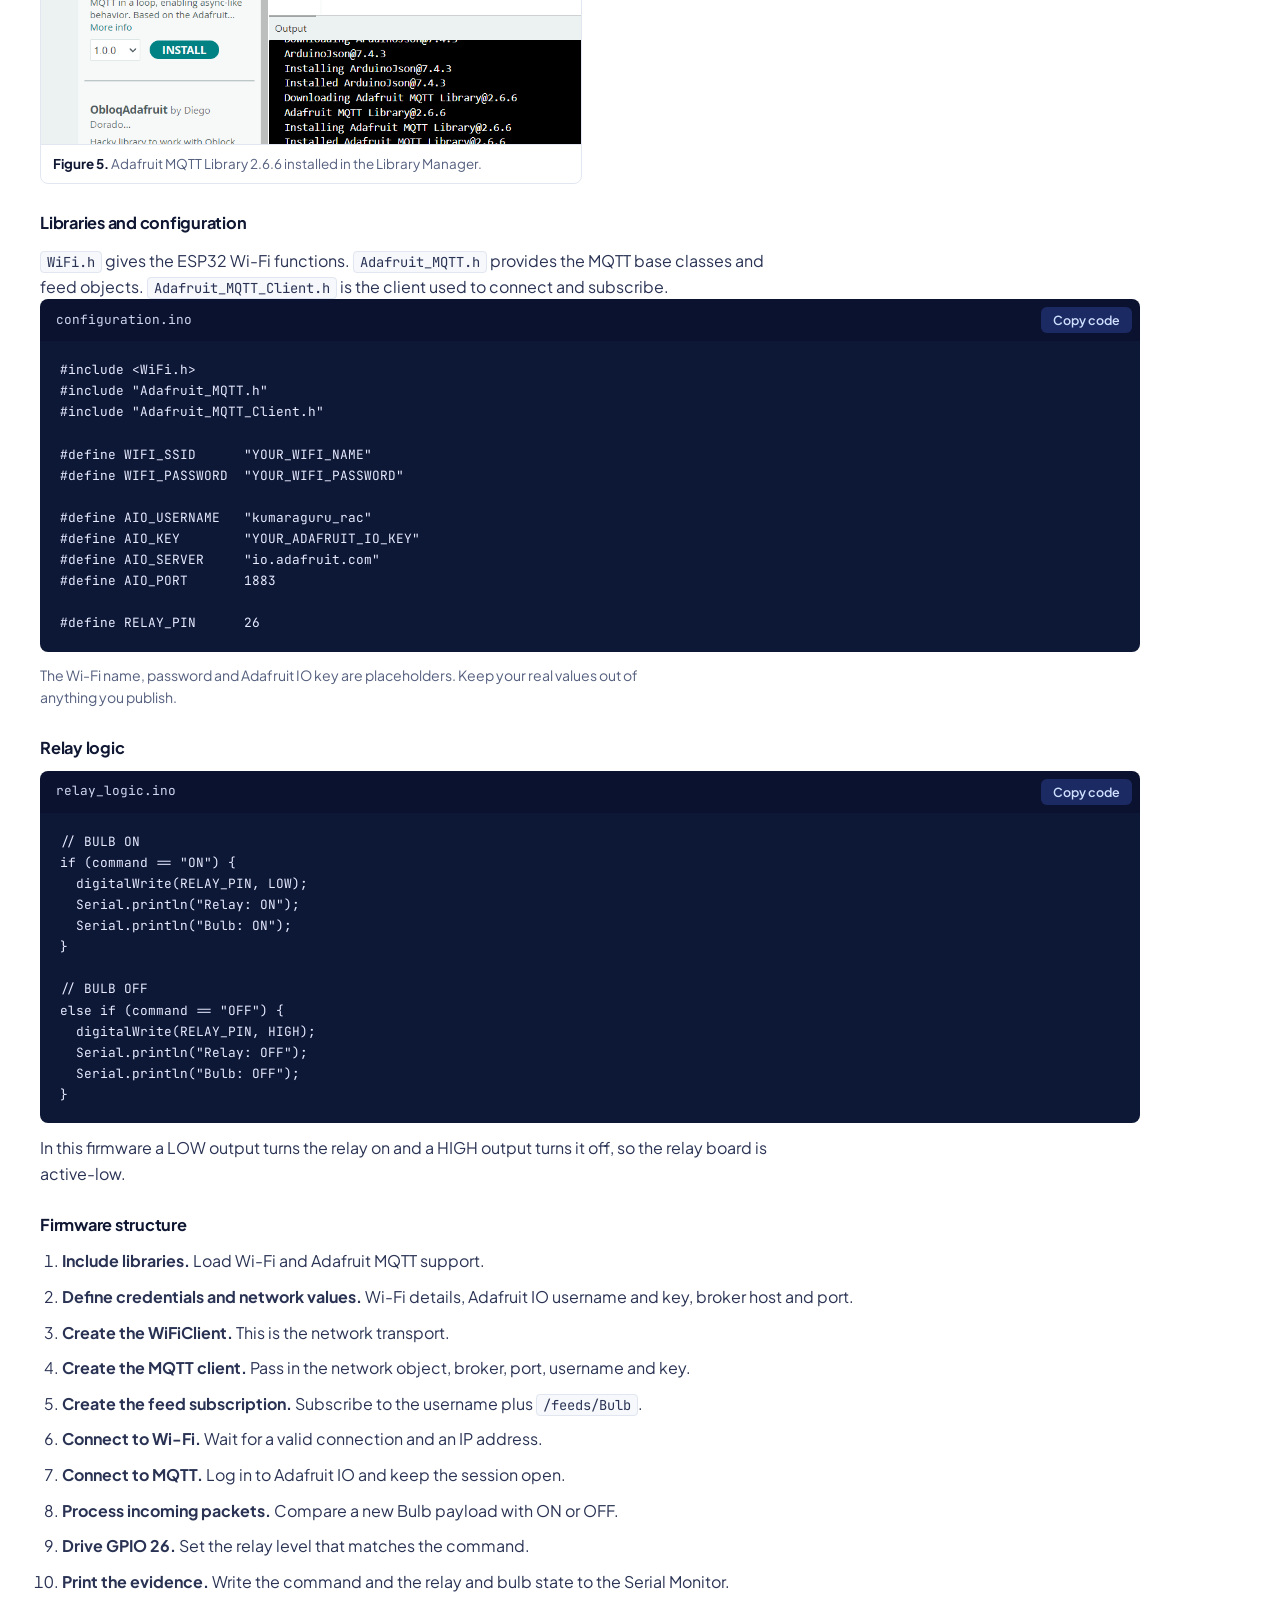
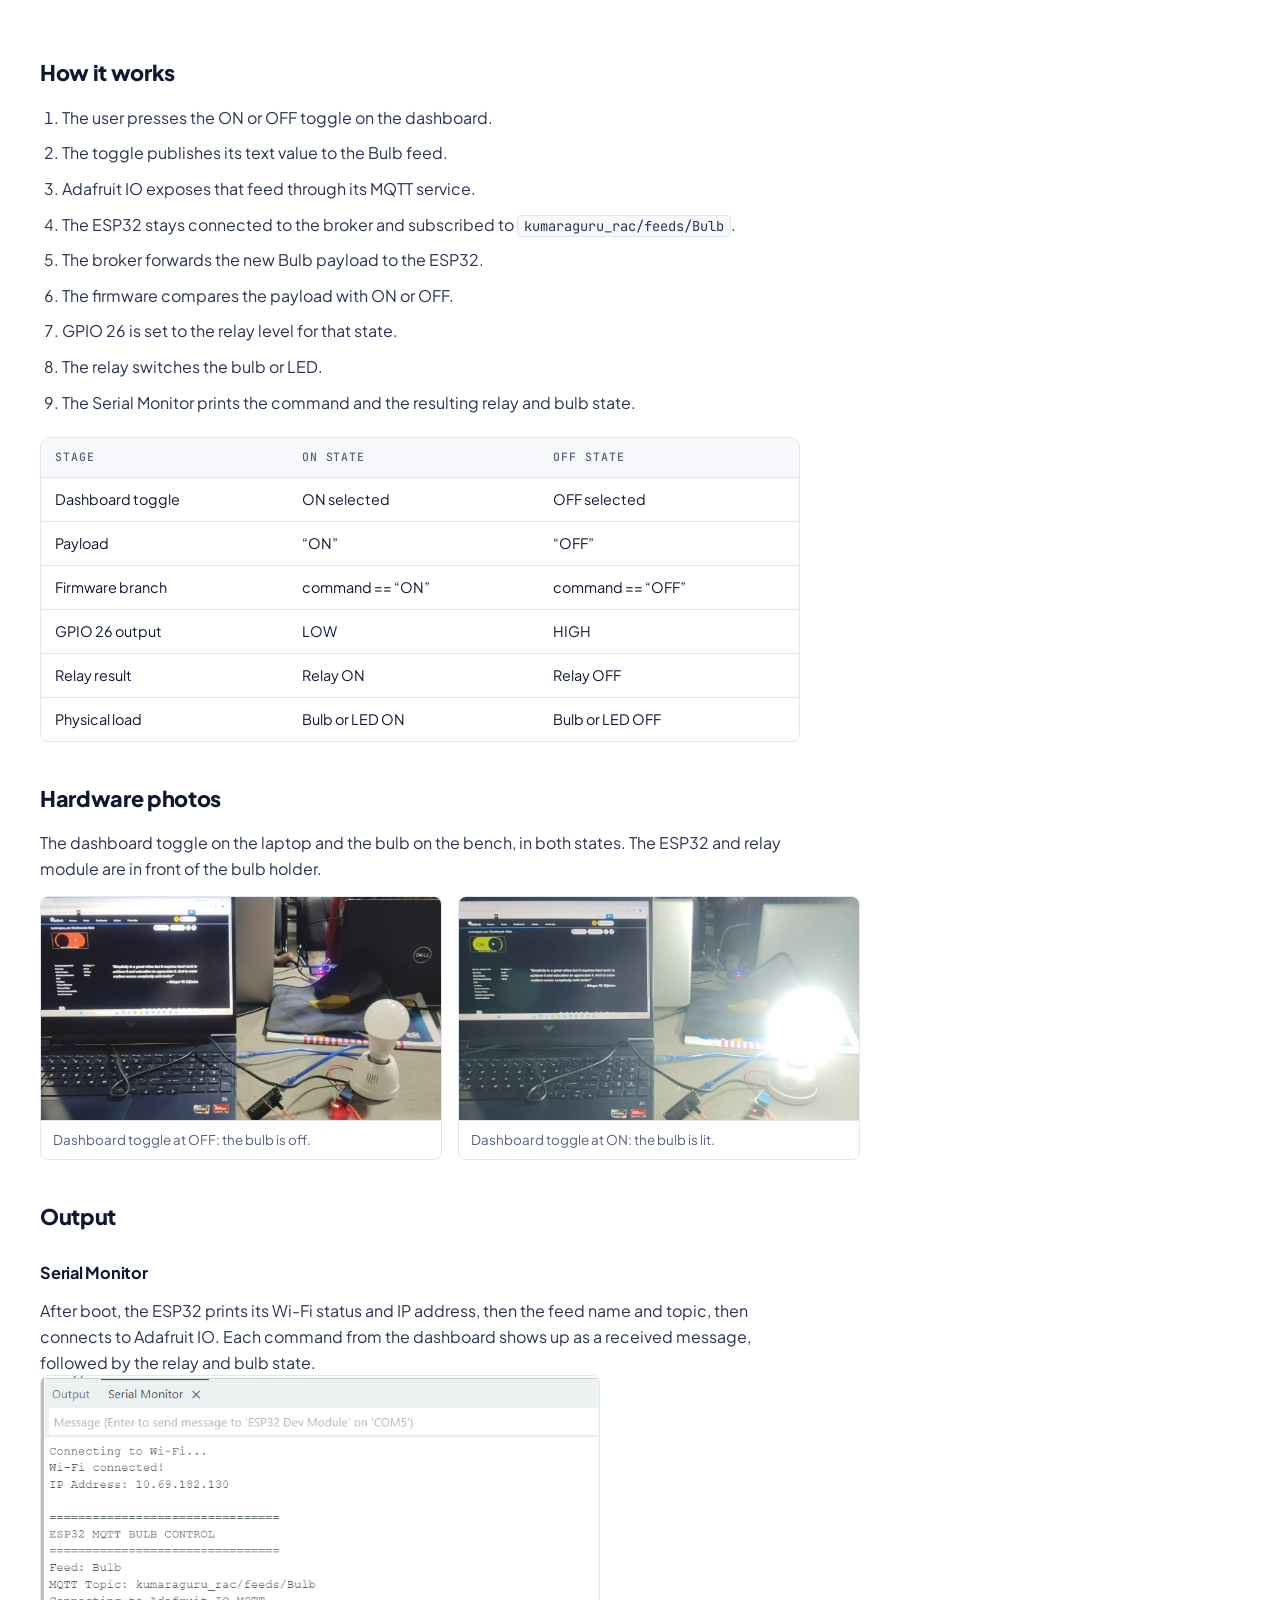
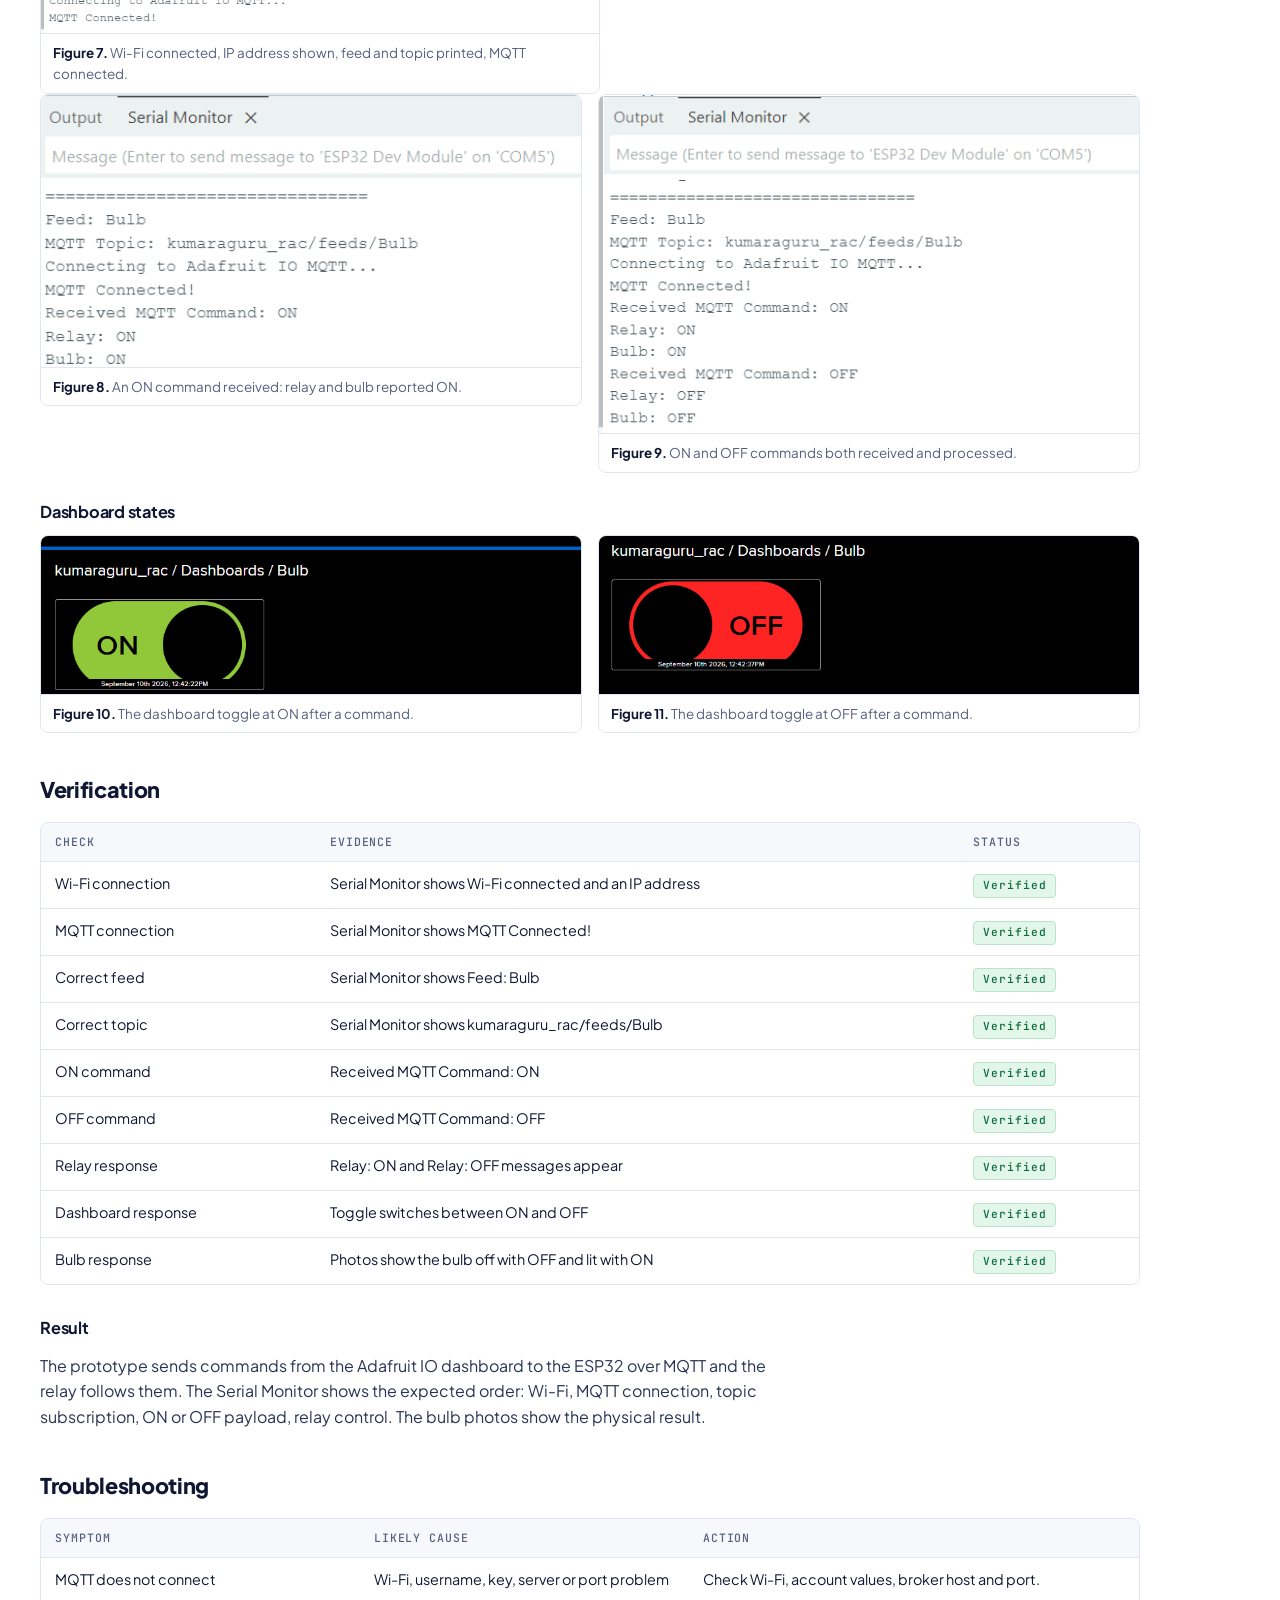
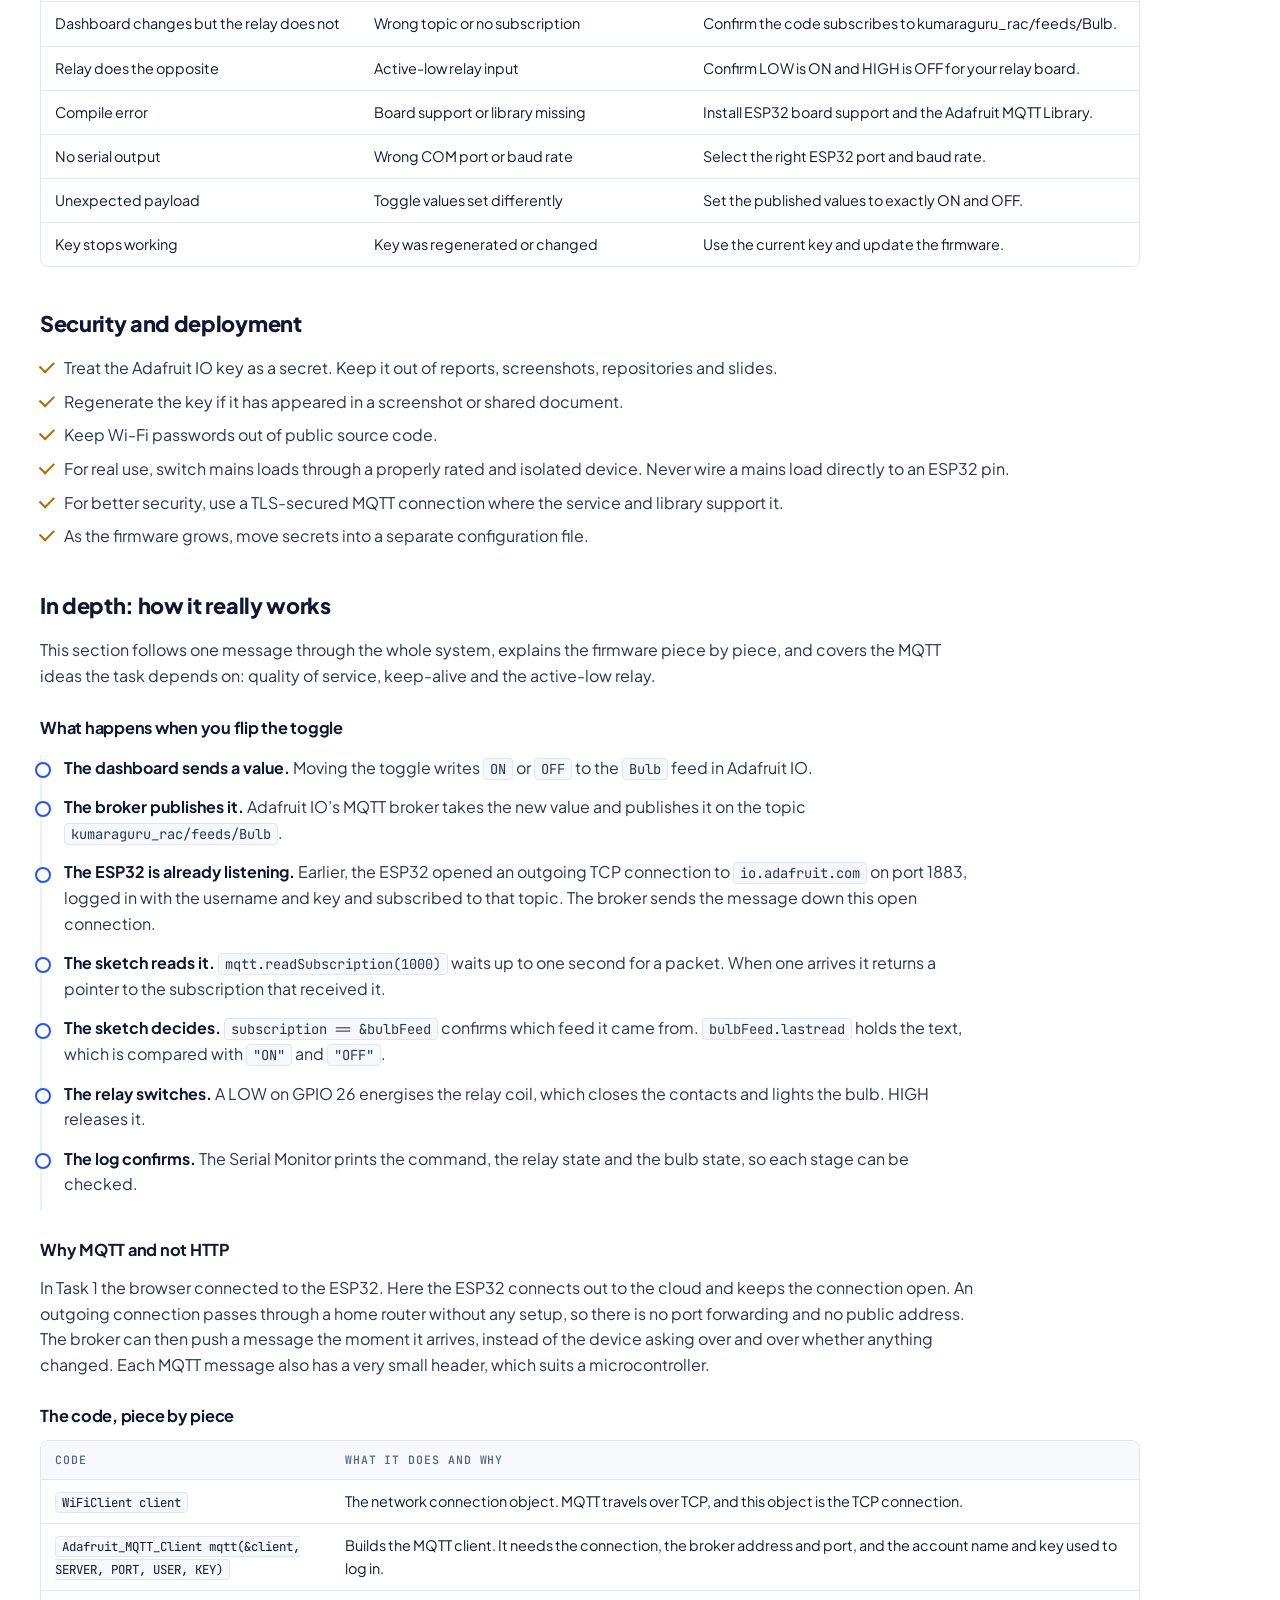
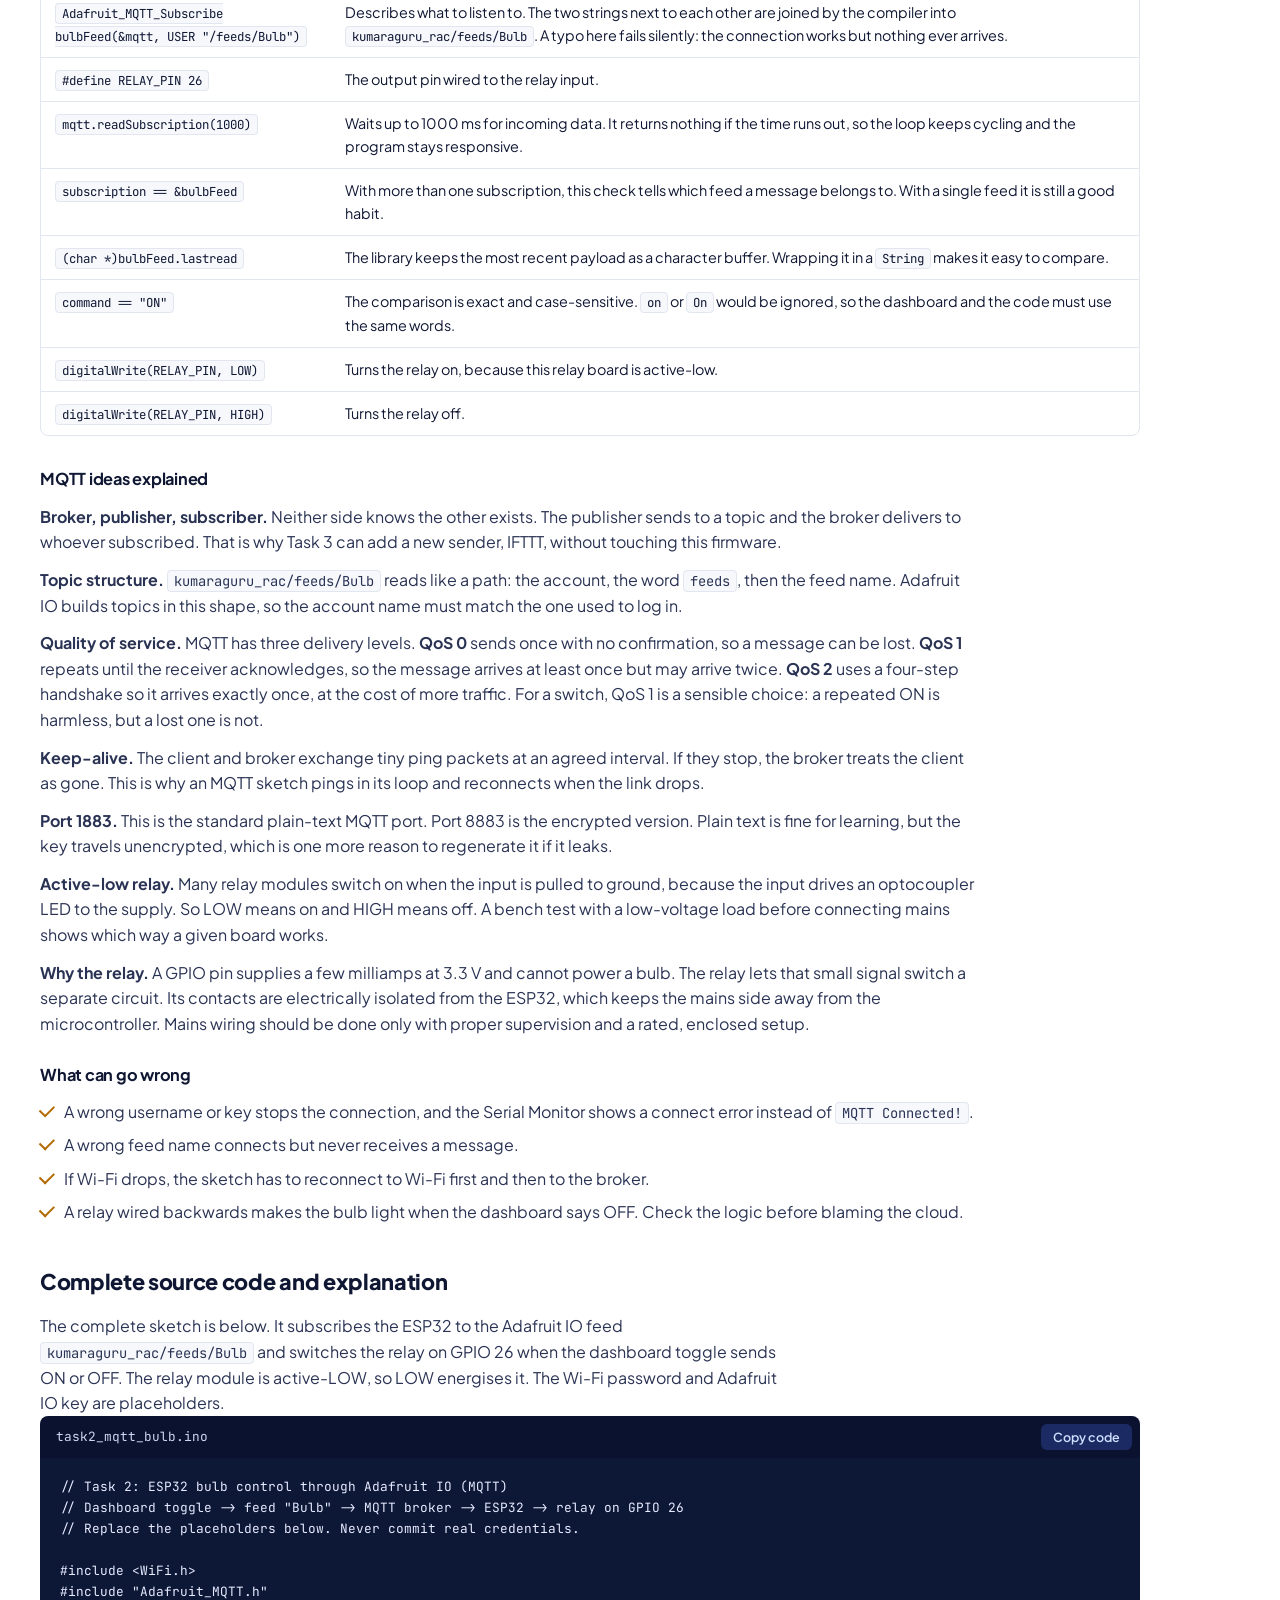
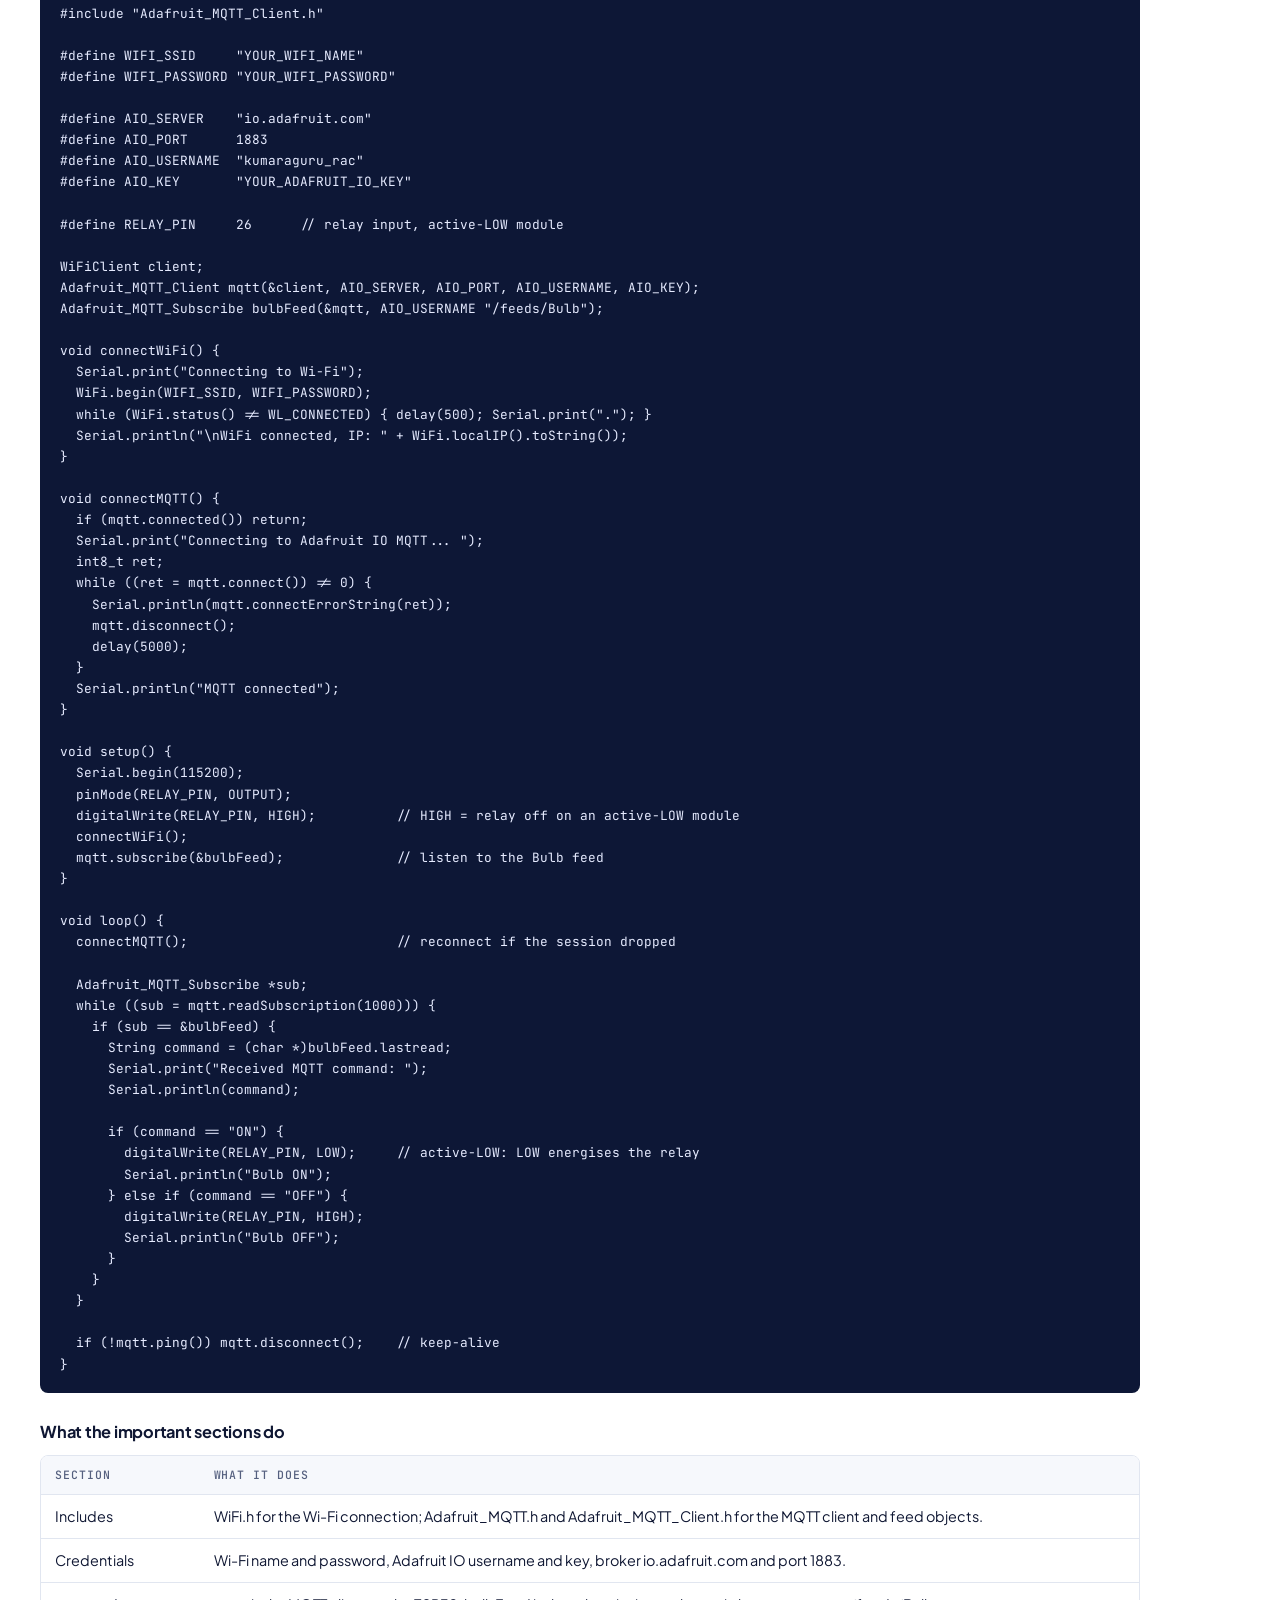
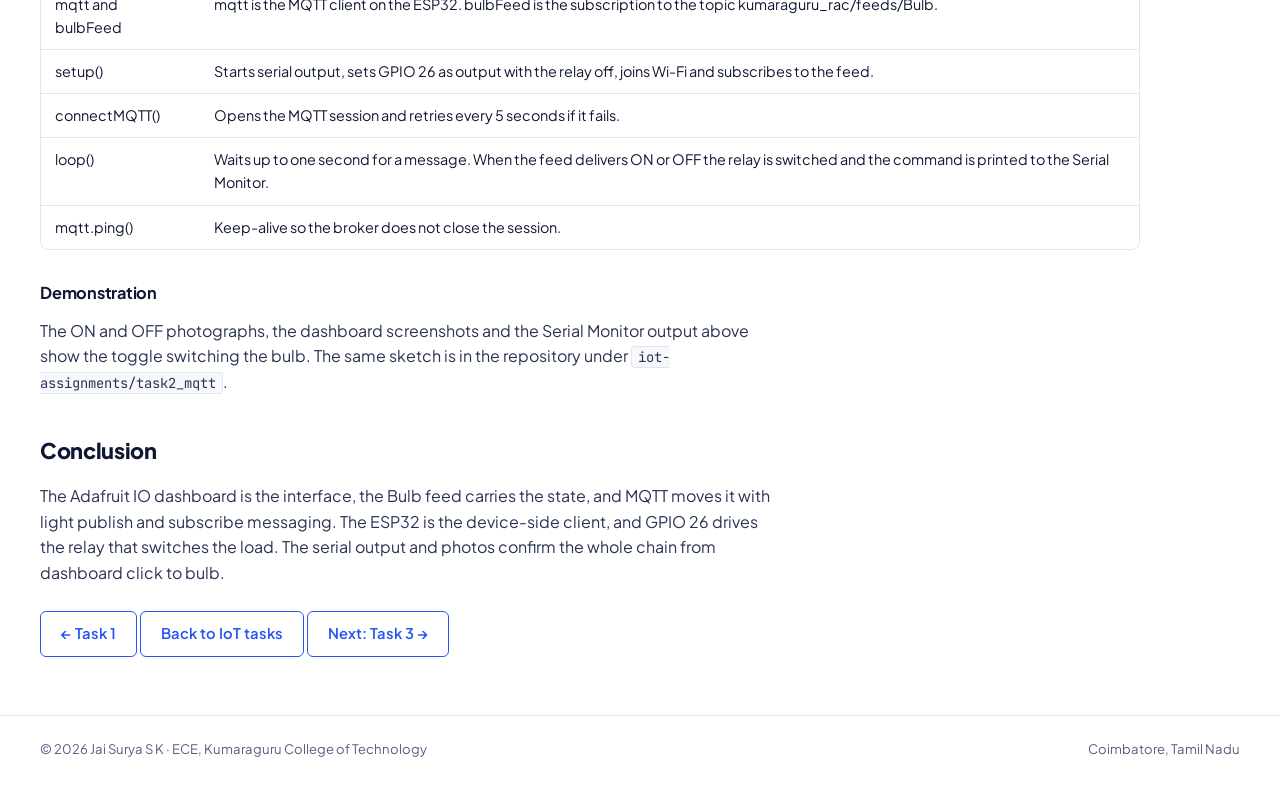
==== commit 2bfef176: "Add missing checklist sections to IoT task pages 2 to 5 Task 2 source code and explanation, Task 3 I" ====
--- a/iot-task2.html
+++ b/iot-task2.html
@@ -1,200 +1,276 @@
-<!DOCTYPE html>
-<html lang="en">
-<head>
-  <meta charset="utf-8">
-  <meta name="viewport" content="width=device-width, initial-scale=1, viewport-fit=cover">
-  <title>IoT Task 2 · Jai Surya S K</title>
-  <meta name="description" content="IoT session Task 2: controlling a bulb with MQTT and Adafruit IO.">
-  <link rel="preconnect" href="https://fonts.googleapis.com">
-  <link rel="preconnect" href="https://fonts.gstatic.com" crossorigin>
-  <link rel="stylesheet" href="https://fonts.googleapis.com/css2?family=Plus+Jakarta+Sans:wght@400;500;600;700;800&family=Caveat:wght@500;600&family=JetBrains+Mono:wght@400;500&display=swap">
-  <link rel="stylesheet" href="style.css">
-</head>
-<body>
-  <div class="main">
-    <header class="topbar">
-      <div class="in">
-        <a class="mono-logo" href="index.html" aria-label="Jai Surya S K, home">JS</a>
-        <button class="menu-btn" type="button" aria-expanded="false" aria-controls="site-nav">Menu</button>
-        <nav aria-label="Main">
-          <ul class="nav" id="site-nav">
-          <li><a href="index.html">Home</a></li>
-          <li><a href="about.html">About</a></li>
-          <li><a href="skills.html">Skills</a></li>
-          <li><a href="experience.html">Experience</a></li>
-          <li><a href="projects.html">Projects</a></li>
-          <li><a href="protosem.html" aria-current="page">ProtoSem</a></li>
-          <li><a href="contact.html">Contact</a></li>
-          </ul>
-        </nav>
-      </div>
-    </header>
-    <main class="page">
-      <div class="crumb"><a href="protosem.html#iot">ProtoSem</a> <span>/</span> <a href="protosem.html#iot">IoT</a> <span>/</span> Task 2</div>
-      <div class="page-top"><div class="eyebrow">IoT session &middot; Task 02</div><h1 class="page-title">Control a bulb from anywhere with <em>MQTT</em></h1>
-      <p class="page-lede">A toggle on an Adafruit IO dashboard publishes ON or OFF. The ESP32 is subscribed over MQTT and switches a relay that drives a bulb.</p></div>
-
-      <div class="facts-row">
-        <div><span>Microcontroller</span><b>ESP32 Dev Module</b></div>
-        <div><span>Cloud</span><b>Adafruit IO</b></div>
-        <div><span>Protocol</span><b>MQTT, port 1883</b></div>
-        <div><span>Relay pin</span><b>GPIO 26</b></div>
-      </div>
-
-      <nav class="toc" aria-label="On this page"><a href="#overview">Overview</a><a href="#parts">Components</a><a href="#mqtt">MQTT basics</a><a href="#params">Parameters</a><a href="#adafruit">Adafruit IO setup</a><a href="#arduino">Arduino IDE</a><a href="#working">How it works</a><a href="#photos">Hardware photos</a><a href="#output">Output</a><a href="#verify">Verification</a><a href="#trouble">Troubleshooting</a><a href="#security">Security</a><a href="#deep">In depth</a><a href="#conclusion">Conclusion</a></nav>
-
-      <section class="doc" id="overview">
-        <h2>Overview</h2>
-        <p class="prose">This project switches a bulb or LED on and off from a web dashboard. The dashboard is hosted by Adafruit IO. The browser never talks to the ESP32&rsquo;s GPIO directly. Instead, the dashboard updates a feed called <code>Bulb</code>, Adafruit IO makes that value available over MQTT, and the ESP32 receives it because it is subscribed to the matching topic.</p>
-        <div class="flow task-flow"><span>Adafruit IO dashboard</span> <i>&rarr;</i> <span>Bulb feed</span> <i>&rarr;</i> <span>MQTT topic</span> <i>&rarr;</i> <span>ESP32 subscriber</span> <i>&rarr;</i> <span>GPIO 26</span> <i>&rarr;</i> <span>Relay</span> <i>&rarr;</i> <span>Bulb</span></div>
-        <h3 class="sub">Objectives</h3>
-        <ul class="tick"><li>Connect the ESP32 to Wi-Fi and get an IP address.</li><li>Log in to Adafruit IO with the account username and key.</li><li>Create the Bulb feed and an ON and OFF toggle on a dashboard.</li><li>Send ON and OFF commands with MQTT publish and subscribe.</li><li>Process the received command in the firmware.</li><li>Drive a relay from GPIO 26 to switch the bulb or LED.</li><li>Check every stage in the Serial Monitor and on the dashboard.</li></ul>
-      </section>
-
-      <section class="doc" id="parts">
-        <h2>Components and tools</h2>
-        <div class="table-wrap"><table class="cmp"><thead><tr><th>Item</th><th>Purpose</th><th>Detail</th></tr></thead><tbody><tr><td>ESP32 Dev Module</td><td>Main IoT controller</td><td>Wi-Fi and MQTT client</td></tr><tr><td>Relay module</td><td>Electrical switching stage</td><td>Controlled from GPIO 26</td></tr><tr><td>Bulb or LED load</td><td>Physical output</td><td>ON and OFF</td></tr><tr><td>Wi-Fi network</td><td>Internet connection</td><td>Needed by the ESP32</td></tr><tr><td>Arduino IDE</td><td>Firmware development and upload</td><td>ESP32 selected as the board</td></tr><tr><td>Adafruit MQTT Library</td><td>MQTT implementation</td><td>Version 2.6.6</td></tr><tr><td>Adafruit IO</td><td>Dashboard, feed and MQTT service</td><td>Account kumaraguru_rac</td></tr><tr><td>Browser or PC</td><td>User interface</td><td>Operates the dashboard toggle</td></tr></tbody></table></div>
-      </section>
-
-      <section class="doc" id="mqtt">
-        <h2>MQTT basics</h2>
-        <p class="prose">MQTT (Message Queuing Telemetry Transport) is a light publish and subscribe protocol that is common in IoT. The sender and receiver never talk to each other. A broker receives each message and forwards it to every client subscribed to that topic.</p>
-        <div class="table-wrap"><table class="cmp"><thead><tr><th>Term</th><th>Meaning</th><th>In this project</th></tr></thead><tbody><tr><td>Broker</td><td>Central server that receives and routes messages</td><td>Adafruit IO MQTT service</td></tr><tr><td>Client</td><td>Device or software connected to the broker</td><td>The ESP32</td></tr><tr><td>Publisher</td><td>Sends a message to a topic</td><td>The dashboard side, publishing the toggle value</td></tr><tr><td>Subscriber</td><td>Listens for messages on a topic</td><td>The ESP32, subscribed to the Bulb topic</td></tr><tr><td>Topic</td><td>The address a message is sent to</td><td>kumaraguru_rac/feeds/Bulb</td></tr><tr><td>Payload</td><td>The message content</td><td>ON or OFF</td></tr><tr><td>Feed</td><td>An Adafruit IO data channel</td><td>Bulb</td></tr></tbody></table></div>
-        <ul class="parts" style="margin-top:18px"><li><b>Topic</b><span><code>kumaraguru_rac/feeds/Bulb</code>. <code>kumaraguru_rac</code> is the Adafruit IO username, <code>feeds</code> marks a feed route and <code>Bulb</code> is the feed name.</span></li><li><b>Client</b><span>The ESP32 first joins Wi-Fi, then uses the Adafruit MQTT library to keep a session open with Adafruit IO and wait for new values.</span></li><li><b>Payload</b><span><code>ON</code> asks for the load to be on and <code>OFF</code> asks for it to be off. These exact strings appear in the Serial Monitor.</span></li></ul>
-      </section>
-
-      <section class="doc" id="params">
-        <h2>Project parameters</h2>
-        <p class="prose">The ESP32 builds an MQTT client from a network connection, the broker address and port, and the account login. It then subscribes to the Bulb feed.</p>
-        <div class="code-head"><span>client_and_subscription.ino</span><button class="copy" type="button" data-copy="#code-mqtt">Copy code</button></div><pre class="code" id="code-mqtt"><code>WiFiClient client;
-
-Adafruit_MQTT_Client mqtt(
-  &amp;client,
-  AIO_SERVER,
-  AIO_PORT,
-  AIO_USERNAME,
-  AIO_KEY
-);
-
-Adafruit_MQTT_Subscribe bulbFeed =
-  Adafruit_MQTT_Subscribe(
-    &amp;mqtt,
-    AIO_USERNAME &quot;/feeds/Bulb&quot;
-  );</code></pre>
-        <div class="table-wrap" style="margin-top:20px"><table class="cmp"><thead><tr><th>Parameter</th><th>Value</th><th>Meaning</th></tr></thead><tbody><tr><td>client</td><td>WiFiClient object</td><td>Network transport used by the MQTT client</td></tr><tr><td>AIO_SERVER</td><td>io.adafruit.com</td><td>Host name of the Adafruit IO MQTT service</td></tr><tr><td>AIO_PORT</td><td>1883</td><td>MQTT TCP port used in the code</td></tr><tr><td>AIO_USERNAME</td><td>kumaraguru_rac</td><td>Adafruit IO account name</td></tr><tr><td>AIO_KEY</td><td>Hidden</td><td>Secret key that authenticates the account</td></tr><tr><td>RELAY_PIN</td><td>26</td><td>ESP32 GPIO connected to the relay input</td></tr><tr><td>Subscription topic</td><td>kumaraguru_rac/feeds/Bulb</td><td>Route used to receive bulb commands</td></tr><tr><td>Payload</td><td>ON / OFF</td><td>State values the firmware handles</td></tr></tbody></table></div>
-        <p class="src"><b>Port and topic are different things.</b> <code>1883</code> tells the client which broker port to connect to. <code>kumaraguru_rac/feeds/Bulb</code> tells MQTT which message stream to use.</p>
-      </section>
-
-      <section class="doc" id="adafruit">
-        <h2>Adafruit IO setup</h2>
-        <ol class="steps"><li>Create or choose the Adafruit IO account.</li><li>Create a dashboard named <b>Bulb</b>.</li><li>Add a <b>Toggle</b> block to the dashboard.</li><li>Create the <b>Bulb</b> feed in the Default group and connect the toggle to it.</li><li>Set the button text and value to <b>ON</b> and <b>OFF</b>.</li><li>Create the block, then use the toggle to publish commands.</li></ol>
-        <div class="figs wide"><figure class="shot fig"><a href="images/iot/task2/create-dashboard.png" target="_blank" rel="noopener"><img src="images/iot/task2/create-dashboard.png" alt="Adafruit IO Create a new Dashboard dialog"></a><figcaption><b>Figure 1.</b> Creating the Bulb dashboard in Adafruit IO.</figcaption></figure></div>
-        <div class="figs two"><figure class="shot fig"><a href="images/iot/task2/block-types.png" target="_blank" rel="noopener"><img src="images/iot/task2/block-types.png" alt="Adafruit IO new block screen with the toggle block first in the list"></a><figcaption><b>Figure 2.</b> Choosing the Toggle block, which suits ON and OFF control.</figcaption></figure><figure class="shot fig"><a href="images/iot/task2/feed-selected.png" target="_blank" rel="noopener"><img src="images/iot/task2/feed-selected.png" alt="Connect a Feed dialog with the Bulb feed ticked"></a><figcaption><b>Figure 3.</b> The Bulb feed selected for the toggle.</figcaption></figure><figure class="shot fig"><a href="images/iot/task2/toggle-config.png" target="_blank" rel="noopener"><img src="images/iot/task2/toggle-config.png" alt="Toggle block settings with ON and OFF values"></a><figcaption><b>Figure 4.</b> Toggle settings with button text and published values set to ON and OFF.</figcaption></figure></div>
-      </section>
-
-      <section class="doc" id="arduino">
-        <h2>Arduino IDE setup</h2>
-        <p class="prose">With the ESP32 board package installed, the Adafruit MQTT Library (version 2.6.6) was added from the Library Manager. The sketch then compiled for the ESP32 Dev Module.</p>
-        <div class="figs two"><figure class="shot fig"><a href="images/iot/task2/library.png" target="_blank" rel="noopener"><img src="images/iot/task2/library.png" alt="Arduino IDE Library Manager showing Adafruit MQTT Library 2.6.6 installed"></a><figcaption><b>Figure 5.</b> Adafruit MQTT Library 2.6.6 installed in the Library Manager.</figcaption></figure><figure class="shot fig"><a href="images/iot/task2/compile.png" target="_blank" rel="noopener"><img src="images/iot/task2/compile.png" alt="Arduino IDE compiling the MQTT sketch"></a><figcaption><b>Figure 6.</b> Compiling the sketch for the ESP32 Dev Module.</figcaption></figure></div>
-        <h3 class="sub">Libraries and configuration</h3>
-        <p class="prose"><code>WiFi.h</code> gives the ESP32 Wi-Fi functions. <code>Adafruit_MQTT.h</code> provides the MQTT base classes and feed objects. <code>Adafruit_MQTT_Client.h</code> is the client used to connect and subscribe.</p>
-        <div class="code-head"><span>configuration.ino</span><button class="copy" type="button" data-copy="#code-config">Copy code</button></div><pre class="code" id="code-config"><code>#include &lt;WiFi.h&gt;
-#include &quot;Adafruit_MQTT.h&quot;
-#include &quot;Adafruit_MQTT_Client.h&quot;
-
-#define WIFI_SSID      &quot;YOUR_WIFI_NAME&quot;
-#define WIFI_PASSWORD  &quot;YOUR_WIFI_PASSWORD&quot;
-
-#define AIO_USERNAME   &quot;kumaraguru_rac&quot;
-#define AIO_KEY        &quot;YOUR_ADAFRUIT_IO_KEY&quot;
-#define AIO_SERVER     &quot;io.adafruit.com&quot;
-#define AIO_PORT       1883
-
-#define RELAY_PIN      26</code></pre>
-        <p class="prose small">The Wi-Fi name, password and Adafruit IO key are placeholders. Keep your real values out of anything you publish.</p>
-        <h3 class="sub">Relay logic</h3>
-        <div class="code-head"><span>relay_logic.ino</span><button class="copy" type="button" data-copy="#code-relay">Copy code</button></div><pre class="code" id="code-relay"><code>// BULB ON
-if (command == &quot;ON&quot;) {
-  digitalWrite(RELAY_PIN, LOW);
-  Serial.println(&quot;Relay: ON&quot;);
-  Serial.println(&quot;Bulb: ON&quot;);
-}
-
-// BULB OFF
-else if (command == &quot;OFF&quot;) {
-  digitalWrite(RELAY_PIN, HIGH);
-  Serial.println(&quot;Relay: OFF&quot;);
-  Serial.println(&quot;Bulb: OFF&quot;);
-}</code></pre>
-        <p class="prose">In this firmware a LOW output turns the relay on and a HIGH output turns it off, so the relay board is active-low.</p>
-        <h3 class="sub">Firmware structure</h3>
-        <ol class="steps"><li><b>Include libraries.</b> Load Wi-Fi and Adafruit MQTT support.</li><li><b>Define credentials and network values.</b> Wi-Fi details, Adafruit IO username and key, broker host and port.</li><li><b>Create the WiFiClient.</b> This is the network transport.</li><li><b>Create the MQTT client.</b> Pass in the network object, broker, port, username and key.</li><li><b>Create the feed subscription.</b> Subscribe to the username plus <code>/feeds/Bulb</code>.</li><li><b>Connect to Wi-Fi.</b> Wait for a valid connection and an IP address.</li><li><b>Connect to MQTT.</b> Log in to Adafruit IO and keep the session open.</li><li><b>Process incoming packets.</b> Compare a new Bulb payload with ON or OFF.</li><li><b>Drive GPIO 26.</b> Set the relay level that matches the command.</li><li><b>Print the evidence.</b> Write the command and the relay and bulb state to the Serial Monitor.</li></ol>
-      </section>
-
-      <section class="doc" id="working">
-        <h2>How it works</h2>
-        <ol class="steps"><li>The user presses the ON or OFF toggle on the dashboard.</li><li>The toggle publishes its text value to the Bulb feed.</li><li>Adafruit IO exposes that feed through its MQTT service.</li><li>The ESP32 stays connected to the broker and subscribed to <code>kumaraguru_rac/feeds/Bulb</code>.</li><li>The broker forwards the new Bulb payload to the ESP32.</li><li>The firmware compares the payload with ON or OFF.</li><li>GPIO 26 is set to the relay level for that state.</li><li>The relay switches the bulb or LED.</li><li>The Serial Monitor prints the command and the resulting relay and bulb state.</li></ol>
-        <div class="table-wrap narrow"><table class="cmp small"><thead><tr><th>Stage</th><th>ON state</th><th>OFF state</th></tr></thead><tbody><tr><td>Dashboard toggle</td><td>ON selected</td><td>OFF selected</td></tr><tr><td>Payload</td><td>&ldquo;ON&rdquo;</td><td>&ldquo;OFF&rdquo;</td></tr><tr><td>Firmware branch</td><td>command == &ldquo;ON&rdquo;</td><td>command == &ldquo;OFF&rdquo;</td></tr><tr><td>GPIO 26 output</td><td>LOW</td><td>HIGH</td></tr><tr><td>Relay result</td><td>Relay ON</td><td>Relay OFF</td></tr><tr><td>Physical load</td><td>Bulb or LED ON</td><td>Bulb or LED OFF</td></tr></tbody></table></div>
-      </section>
-
-      <section class="doc" id="photos">
-        <h2>Hardware photos</h2>
-        <p class="prose">The dashboard toggle on the laptop and the bulb on the bench, in both states. The ESP32 and relay module are in front of the bulb holder.</p>
-        <div class="figs pair"><figure class="shot fig"><a href="images/iot/task2/bulb-off.jpg" target="_blank" rel="noopener"><img src="images/iot/task2/bulb-off.jpg" alt="Laptop showing the Adafruit IO dashboard toggle at OFF, with the bulb unlit beside the ESP32 and relay"></a><figcaption>Dashboard toggle at OFF: the bulb is off.</figcaption></figure><figure class="shot fig"><a href="images/iot/task2/bulb-on.jpg" target="_blank" rel="noopener"><img src="images/iot/task2/bulb-on.jpg" alt="Laptop showing the Adafruit IO dashboard toggle at ON, with the bulb lit beside the ESP32 and relay"></a><figcaption>Dashboard toggle at ON: the bulb is lit.</figcaption></figure></div>
-      </section>
-
-      <section class="doc" id="output">
-        <h2>Output</h2>
-        <h3 class="sub">Serial Monitor</h3>
-        <p class="prose">After boot, the ESP32 prints its Wi-Fi status and IP address, then the feed name and topic, then connects to Adafruit IO. Each command from the dashboard shows up as a received message, followed by the relay and bulb state.</p>
-        <div class="figs"><figure class="shot fig"><a href="images/iot/task2/serial-connect.png" target="_blank" rel="noopener"><img src="images/iot/task2/serial-connect.png" alt="Serial Monitor showing Wi-Fi connected, the IP address, the Bulb topic and MQTT Connected"></a><figcaption><b>Figure 7.</b> Wi-Fi connected, IP address shown, feed and topic printed, MQTT connected.</figcaption></figure></div>
-        <div class="figs two"><figure class="shot fig"><a href="images/iot/task2/serial-on.png" target="_blank" rel="noopener"><img src="images/iot/task2/serial-on.png" alt="Serial Monitor showing Received MQTT Command ON, Relay ON, Bulb ON"></a><figcaption><b>Figure 8.</b> An ON command received: relay and bulb reported ON.</figcaption></figure><figure class="shot fig"><a href="images/iot/task2/serial-both.png" target="_blank" rel="noopener"><img src="images/iot/task2/serial-both.png" alt="Serial Monitor showing ON then OFF commands with relay and bulb states"></a><figcaption><b>Figure 9.</b> ON and OFF commands both received and processed.</figcaption></figure></div>
-        <h3 class="sub">Dashboard states</h3>
-        <div class="figs two"><figure class="shot fig"><a href="images/iot/task2/dash-on.png" target="_blank" rel="noopener"><img src="images/iot/task2/dash-on.png" alt="Adafruit IO Bulb dashboard with the toggle at ON"></a><figcaption><b>Figure 10.</b> The dashboard toggle at ON after a command.</figcaption></figure><figure class="shot fig"><a href="images/iot/task2/dash-off.png" target="_blank" rel="noopener"><img src="images/iot/task2/dash-off.png" alt="Adafruit IO Bulb dashboard with the toggle at OFF"></a><figcaption><b>Figure 11.</b> The dashboard toggle at OFF after a command.</figcaption></figure></div>
-      </section>
-
-      <section class="doc" id="verify">
-        <h2>Verification</h2>
-        <div class="table-wrap"><table class="cmp"><thead><tr><th>Check</th><th>Evidence</th><th>Status</th></tr></thead><tbody><tr><td>Wi-Fi connection</td><td>Serial Monitor shows Wi-Fi connected and an IP address</td><td><span class="pass">Verified</span></td></tr><tr><td>MQTT connection</td><td>Serial Monitor shows MQTT Connected!</td><td><span class="pass">Verified</span></td></tr><tr><td>Correct feed</td><td>Serial Monitor shows Feed: Bulb</td><td><span class="pass">Verified</span></td></tr><tr><td>Correct topic</td><td>Serial Monitor shows kumaraguru_rac/feeds/Bulb</td><td><span class="pass">Verified</span></td></tr><tr><td>ON command</td><td>Received MQTT Command: ON</td><td><span class="pass">Verified</span></td></tr><tr><td>OFF command</td><td>Received MQTT Command: OFF</td><td><span class="pass">Verified</span></td></tr><tr><td>Relay response</td><td>Relay: ON and Relay: OFF messages appear</td><td><span class="pass">Verified</span></td></tr><tr><td>Dashboard response</td><td>Toggle switches between ON and OFF</td><td><span class="pass">Verified</span></td></tr><tr><td>Bulb response</td><td>Photos show the bulb off with OFF and lit with ON</td><td><span class="pass">Verified</span></td></tr></tbody></table></div>
-        <h3 class="sub">Result</h3>
-        <p class="prose">The prototype sends commands from the Adafruit IO dashboard to the ESP32 over MQTT and the relay follows them. The Serial Monitor shows the expected order: Wi-Fi, MQTT connection, topic subscription, ON or OFF payload, relay control. The bulb photos show the physical result.</p>
-      </section>
-
-      <section class="doc" id="trouble">
-        <h2>Troubleshooting</h2>
-        <div class="table-wrap"><table class="cmp"><thead><tr><th>Symptom</th><th>Likely cause</th><th>Action</th></tr></thead><tbody><tr><td>MQTT does not connect</td><td>Wi-Fi, username, key, server or port problem</td><td>Check Wi-Fi, account values, broker host and port.</td></tr><tr><td>Dashboard changes but the relay does not</td><td>Wrong topic or no subscription</td><td>Confirm the code subscribes to kumaraguru_rac/feeds/Bulb.</td></tr><tr><td>Relay does the opposite</td><td>Active-low relay input</td><td>Confirm LOW is ON and HIGH is OFF for your relay board.</td></tr><tr><td>Compile error</td><td>Board support or library missing</td><td>Install ESP32 board support and the Adafruit MQTT Library.</td></tr><tr><td>No serial output</td><td>Wrong COM port or baud rate</td><td>Select the right ESP32 port and baud rate.</td></tr><tr><td>Unexpected payload</td><td>Toggle values set differently</td><td>Set the published values to exactly ON and OFF.</td></tr><tr><td>Key stops working</td><td>Key was regenerated or changed</td><td>Use the current key and update the firmware.</td></tr></tbody></table></div>
-      </section>
-
-      <section class="doc" id="security">
-        <h2>Security and deployment</h2>
-        <ul class="tick warn"><li>Treat the Adafruit IO key as a secret. Keep it out of reports, screenshots, repositories and slides.</li><li>Regenerate the key if it has appeared in a screenshot or shared document.</li><li>Keep Wi-Fi passwords out of public source code.</li><li>For real use, switch mains loads through a properly rated and isolated device. Never wire a mains load directly to an ESP32 pin.</li><li>For better security, use a TLS-secured MQTT connection where the service and library support it.</li><li>As the firmware grows, move secrets into a separate configuration file.</li></ul>
-      </section>
-
-      <section class="doc deep" id="deep"><h2>In depth: how it really works</h2><p class="prose">This section follows one message through the whole system, explains the firmware piece by piece, and covers the MQTT ideas the task depends on: quality of service, keep-alive and the active-low relay.</p>
-<h3 class="sub">What happens when you flip the toggle</h3><ol class="trace"><li><b>The dashboard sends a value.</b> Moving the toggle writes <code>ON</code> or <code>OFF</code> to the <code>Bulb</code> feed in Adafruit IO.</li><li><b>The broker publishes it.</b> Adafruit IO&rsquo;s MQTT broker takes the new value and publishes it on the topic <code>kumaraguru_rac/feeds/Bulb</code>.</li><li><b>The ESP32 is already listening.</b> Earlier, the ESP32 opened an outgoing TCP connection to <code>io.adafruit.com</code> on port 1883, logged in with the username and key and subscribed to that topic. The broker sends the message down this open connection.</li><li><b>The sketch reads it.</b> <code>mqtt.readSubscription(1000)</code> waits up to one second for a packet. When one arrives it returns a pointer to the subscription that received it.</li><li><b>The sketch decides.</b> <code>subscription == &amp;bulbFeed</code> confirms which feed it came from. <code>bulbFeed.lastread</code> holds the text, which is compared with <code>&quot;ON&quot;</code> and <code>&quot;OFF&quot;</code>.</li><li><b>The relay switches.</b> A LOW on GPIO 26 energises the relay coil, which closes the contacts and lights the bulb. HIGH releases it.</li><li><b>The log confirms.</b> The Serial Monitor prints the command, the relay state and the bulb state, so each stage can be checked.</li></ol><h3 class="sub">Why MQTT and not HTTP</h3>
-<p class="prose">In Task 1 the browser connected to the ESP32. Here the ESP32 connects out to the cloud and keeps the connection open. An outgoing connection passes through a home router without any setup, so there is no port forwarding and no public address. The broker can then push a message the moment it arrives, instead of the device asking over and over whether anything changed. Each MQTT message also has a very small header, which suits a microcontroller.</p>
-<h3 class="sub">The code, piece by piece</h3><div class="table-wrap"><table class="cmp"><thead><tr><th>Code</th><th>What it does and why</th></tr></thead><tbody><tr><td><code>WiFiClient client</code></td><td>The network connection object. MQTT travels over TCP, and this object is the TCP connection.</td></tr><tr><td><code>Adafruit_MQTT_Client mqtt(&amp;client, SERVER, PORT, USER, KEY)</code></td><td>Builds the MQTT client. It needs the connection, the broker address and port, and the account name and key used to log in.</td></tr><tr><td><code>Adafruit_MQTT_Subscribe bulbFeed(&amp;mqtt, USER &quot;/feeds/Bulb&quot;)</code></td><td>Describes what to listen to. The two strings next to each other are joined by the compiler into <code>kumaraguru_rac/feeds/Bulb</code>. A typo here fails silently: the connection works but nothing ever arrives.</td></tr><tr><td><code>#define RELAY_PIN 26</code></td><td>The output pin wired to the relay input.</td></tr><tr><td><code>mqtt.readSubscription(1000)</code></td><td>Waits up to 1000 ms for incoming data. It returns nothing if the time runs out, so the loop keeps cycling and the program stays responsive.</td></tr><tr><td><code>subscription == &amp;bulbFeed</code></td><td>With more than one subscription, this check tells which feed a message belongs to. With a single feed it is still a good habit.</td></tr><tr><td><code>(char *)bulbFeed.lastread</code></td><td>The library keeps the most recent payload as a character buffer. Wrapping it in a <code>String</code> makes it easy to compare.</td></tr><tr><td><code>command == &quot;ON&quot;</code></td><td>The comparison is exact and case-sensitive. <code>on</code> or <code>On</code> would be ignored, so the dashboard and the code must use the same words.</td></tr><tr><td><code>digitalWrite(RELAY_PIN, LOW)</code></td><td>Turns the relay on, because this relay board is active-low.</td></tr><tr><td><code>digitalWrite(RELAY_PIN, HIGH)</code></td><td>Turns the relay off.</td></tr></tbody></table></div><h3 class="sub">MQTT ideas explained</h3>
-<p class="prose"><b>Broker, publisher, subscriber.</b> Neither side knows the other exists. The publisher sends to a topic and the broker delivers to whoever subscribed. That is why Task 3 can add a new sender, IFTTT, without touching this firmware.</p>
-<p class="prose"><b>Topic structure.</b> <code>kumaraguru_rac/feeds/Bulb</code> reads like a path: the account, the word <code>feeds</code>, then the feed name. Adafruit IO builds topics in this shape, so the account name must match the one used to log in.</p>
-<p class="prose"><b>Quality of service.</b> MQTT has three delivery levels. <b>QoS 0</b> sends once with no confirmation, so a message can be lost. <b>QoS 1</b> repeats until the receiver acknowledges, so the message arrives at least once but may arrive twice. <b>QoS 2</b> uses a four-step handshake so it arrives exactly once, at the cost of more traffic. For a switch, QoS 1 is a sensible choice: a repeated ON is harmless, but a lost one is not.</p>
-<p class="prose"><b>Keep-alive.</b> The client and broker exchange tiny ping packets at an agreed interval. If they stop, the broker treats the client as gone. This is why an MQTT sketch pings in its loop and reconnects when the link drops.</p>
-<p class="prose"><b>Port 1883.</b> This is the standard plain-text MQTT port. Port 8883 is the encrypted version. Plain text is fine for learning, but the key travels unencrypted, which is one more reason to regenerate it if it leaks.</p>
-<p class="prose"><b>Active-low relay.</b> Many relay modules switch on when the input is pulled to ground, because the input drives an optocoupler LED to the supply. So LOW means on and HIGH means off. A bench test with a low-voltage load before connecting mains shows which way a given board works.</p>
-<p class="prose"><b>Why the relay.</b> A GPIO pin supplies a few milliamps at 3.3 V and cannot power a bulb. The relay lets that small signal switch a separate circuit. Its contacts are electrically isolated from the ESP32, which keeps the mains side away from the microcontroller. Mains wiring should be done only with proper supervision and a rated, enclosed setup.</p>
-<h3 class="sub">What can go wrong</h3>
-<ul class="tick warn"><li>A wrong username or key stops the connection, and the Serial Monitor shows a connect error instead of <code>MQTT Connected!</code>.</li><li>A wrong feed name connects but never receives a message.</li><li>If Wi-Fi drops, the sketch has to reconnect to Wi-Fi first and then to the broker.</li><li>A relay wired backwards makes the bulb light when the dashboard says OFF. Check the logic before blaming the cloud.</li></ul></section>
-
-      <section class="doc" id="conclusion">
-        <h2>Conclusion</h2>
-        <p class="prose">The Adafruit IO dashboard is the interface, the Bulb feed carries the state, and MQTT moves it with light publish and subscribe messaging. The ESP32 is the device-side client, and GPIO 26 drives the relay that switches the load. The serial output and photos confirm the whole chain from dashboard click to bulb.</p>
-        <div class="pager"><a class="btn line" href="iot-task1.html">&larr; Task 1</a> <a class="btn line" href="protosem.html#iot">Back to IoT tasks</a> <a class="btn line" href="iot-task3.html">Next: Task 3 &rarr;</a></div>
-      </section>
-    </main>
-    <footer class="foot">
-      <span>&copy; <span data-year>2026</span> Jai Surya S K · ECE, Kumaraguru College of Technology</span>
-      <span>Coimbatore, Tamil Nadu</span>
-    </footer>
-  </div>
-  <script src="script.js"></script>
-</body>
-</html>
+<!DOCTYPE html>
+<html lang="en">
+<head>
+  <meta charset="utf-8">
+  <meta name="viewport" content="width=device-width, initial-scale=1, viewport-fit=cover">
+  <title>IoT Task 2 · Jai Surya S K</title>
+  <meta name="description" content="IoT session Task 2: controlling a bulb with MQTT and Adafruit IO.">
+  <link rel="preconnect" href="https://fonts.googleapis.com">
+  <link rel="preconnect" href="https://fonts.gstatic.com" crossorigin>
+  <link rel="stylesheet" href="https://fonts.googleapis.com/css2?family=Plus+Jakarta+Sans:wght@400;500;600;700;800&family=Caveat:wght@500;600&family=JetBrains+Mono:wght@400;500&display=swap">
+  <link rel="stylesheet" href="style.css">
+</head>
+<body>
+  <div class="main">
+    <header class="topbar">
+      <div class="in">
+        <a class="mono-logo" href="index.html" aria-label="Jai Surya S K, home">JS</a>
+        <button class="menu-btn" type="button" aria-expanded="false" aria-controls="site-nav">Menu</button>
+        <nav aria-label="Main">
+          <ul class="nav" id="site-nav">
+          <li><a href="index.html">Home</a></li>
+          <li><a href="about.html">About</a></li>
+          <li><a href="skills.html">Skills</a></li>
+          <li><a href="experience.html">Experience</a></li>
+          <li><a href="projects.html">Projects</a></li>
+          <li><a href="protosem.html" aria-current="page">ProtoSem</a></li>
+          <li><a href="contact.html">Contact</a></li>
+          </ul>
+        </nav>
+      </div>
+    </header>
+    <main class="page">
+      <div class="crumb"><a href="protosem.html#iot">ProtoSem</a> <span>/</span> <a href="protosem.html#iot">IoT</a> <span>/</span> Task 2</div>
+      <div class="page-top"><div class="eyebrow">IoT session &middot; Task 02</div><h1 class="page-title">Control a bulb from anywhere with <em>MQTT</em></h1>
+      <p class="page-lede">A toggle on an Adafruit IO dashboard publishes ON or OFF. The ESP32 is subscribed over MQTT and switches a relay that drives a bulb.</p></div>
+
+      <div class="facts-row">
+        <div><span>Microcontroller</span><b>ESP32 Dev Module</b></div>
+        <div><span>Cloud</span><b>Adafruit IO</b></div>
+        <div><span>Protocol</span><b>MQTT, port 1883</b></div>
+        <div><span>Relay pin</span><b>GPIO 26</b></div>
+      </div>
+
+      <nav class="toc" aria-label="On this page"><a href="#overview">Overview</a><a href="#parts">Components</a><a href="#mqtt">MQTT basics</a><a href="#params">Parameters</a><a href="#adafruit">Adafruit IO setup</a><a href="#arduino">Arduino IDE</a><a href="#working">How it works</a><a href="#photos">Hardware photos</a><a href="#output">Output</a><a href="#verify">Verification</a><a href="#trouble">Troubleshooting</a><a href="#security">Security</a><a href="#deep">In depth</a><a href="#checklist">Source code</a><a href="#conclusion">Conclusion</a></nav>
+
+      <section class="doc" id="overview">
+        <h2>Overview</h2>
+        <p class="prose">This project switches a bulb or LED on and off from a web dashboard. The dashboard is hosted by Adafruit IO. The browser never talks to the ESP32&rsquo;s GPIO directly. Instead, the dashboard updates a feed called <code>Bulb</code>, Adafruit IO makes that value available over MQTT, and the ESP32 receives it because it is subscribed to the matching topic.</p>
+        <div class="flow task-flow"><span>Adafruit IO dashboard</span> <i>&rarr;</i> <span>Bulb feed</span> <i>&rarr;</i> <span>MQTT topic</span> <i>&rarr;</i> <span>ESP32 subscriber</span> <i>&rarr;</i> <span>GPIO 26</span> <i>&rarr;</i> <span>Relay</span> <i>&rarr;</i> <span>Bulb</span></div>
+        <h3 class="sub">Objectives</h3>
+        <ul class="tick"><li>Connect the ESP32 to Wi-Fi and get an IP address.</li><li>Log in to Adafruit IO with the account username and key.</li><li>Create the Bulb feed and an ON and OFF toggle on a dashboard.</li><li>Send ON and OFF commands with MQTT publish and subscribe.</li><li>Process the received command in the firmware.</li><li>Drive a relay from GPIO 26 to switch the bulb or LED.</li><li>Check every stage in the Serial Monitor and on the dashboard.</li></ul>
+      </section>
+
+      <section class="doc" id="parts">
+        <h2>Components and tools</h2>
+        <div class="table-wrap"><table class="cmp"><thead><tr><th>Item</th><th>Purpose</th><th>Detail</th></tr></thead><tbody><tr><td>ESP32 Dev Module</td><td>Main IoT controller</td><td>Wi-Fi and MQTT client</td></tr><tr><td>Relay module</td><td>Electrical switching stage</td><td>Controlled from GPIO 26</td></tr><tr><td>Bulb or LED load</td><td>Physical output</td><td>ON and OFF</td></tr><tr><td>Wi-Fi network</td><td>Internet connection</td><td>Needed by the ESP32</td></tr><tr><td>Arduino IDE</td><td>Firmware development and upload</td><td>ESP32 selected as the board</td></tr><tr><td>Adafruit MQTT Library</td><td>MQTT implementation</td><td>Version 2.6.6</td></tr><tr><td>Adafruit IO</td><td>Dashboard, feed and MQTT service</td><td>Account kumaraguru_rac</td></tr><tr><td>Browser or PC</td><td>User interface</td><td>Operates the dashboard toggle</td></tr></tbody></table></div>
+      </section>
+
+      <section class="doc" id="mqtt">
+        <h2>MQTT basics</h2>
+        <p class="prose">MQTT (Message Queuing Telemetry Transport) is a light publish and subscribe protocol that is common in IoT. The sender and receiver never talk to each other. A broker receives each message and forwards it to every client subscribed to that topic.</p>
+        <div class="table-wrap"><table class="cmp"><thead><tr><th>Term</th><th>Meaning</th><th>In this project</th></tr></thead><tbody><tr><td>Broker</td><td>Central server that receives and routes messages</td><td>Adafruit IO MQTT service</td></tr><tr><td>Client</td><td>Device or software connected to the broker</td><td>The ESP32</td></tr><tr><td>Publisher</td><td>Sends a message to a topic</td><td>The dashboard side, publishing the toggle value</td></tr><tr><td>Subscriber</td><td>Listens for messages on a topic</td><td>The ESP32, subscribed to the Bulb topic</td></tr><tr><td>Topic</td><td>The address a message is sent to</td><td>kumaraguru_rac/feeds/Bulb</td></tr><tr><td>Payload</td><td>The message content</td><td>ON or OFF</td></tr><tr><td>Feed</td><td>An Adafruit IO data channel</td><td>Bulb</td></tr></tbody></table></div>
+        <ul class="parts" style="margin-top:18px"><li><b>Topic</b><span><code>kumaraguru_rac/feeds/Bulb</code>. <code>kumaraguru_rac</code> is the Adafruit IO username, <code>feeds</code> marks a feed route and <code>Bulb</code> is the feed name.</span></li><li><b>Client</b><span>The ESP32 first joins Wi-Fi, then uses the Adafruit MQTT library to keep a session open with Adafruit IO and wait for new values.</span></li><li><b>Payload</b><span><code>ON</code> asks for the load to be on and <code>OFF</code> asks for it to be off. These exact strings appear in the Serial Monitor.</span></li></ul>
+      </section>
+
+      <section class="doc" id="params">
+        <h2>Project parameters</h2>
+        <p class="prose">The ESP32 builds an MQTT client from a network connection, the broker address and port, and the account login. It then subscribes to the Bulb feed.</p>
+        <div class="code-head"><span>client_and_subscription.ino</span><button class="copy" type="button" data-copy="#code-mqtt">Copy code</button></div><pre class="code" id="code-mqtt"><code>WiFiClient client;
+
+Adafruit_MQTT_Client mqtt(
+  &amp;client,
+  AIO_SERVER,
+  AIO_PORT,
+  AIO_USERNAME,
+  AIO_KEY
+);
+
+Adafruit_MQTT_Subscribe bulbFeed =
+  Adafruit_MQTT_Subscribe(
+    &amp;mqtt,
+    AIO_USERNAME &quot;/feeds/Bulb&quot;
+  );</code></pre>
+        <div class="table-wrap" style="margin-top:20px"><table class="cmp"><thead><tr><th>Parameter</th><th>Value</th><th>Meaning</th></tr></thead><tbody><tr><td>client</td><td>WiFiClient object</td><td>Network transport used by the MQTT client</td></tr><tr><td>AIO_SERVER</td><td>io.adafruit.com</td><td>Host name of the Adafruit IO MQTT service</td></tr><tr><td>AIO_PORT</td><td>1883</td><td>MQTT TCP port used in the code</td></tr><tr><td>AIO_USERNAME</td><td>kumaraguru_rac</td><td>Adafruit IO account name</td></tr><tr><td>AIO_KEY</td><td>Hidden</td><td>Secret key that authenticates the account</td></tr><tr><td>RELAY_PIN</td><td>26</td><td>ESP32 GPIO connected to the relay input</td></tr><tr><td>Subscription topic</td><td>kumaraguru_rac/feeds/Bulb</td><td>Route used to receive bulb commands</td></tr><tr><td>Payload</td><td>ON / OFF</td><td>State values the firmware handles</td></tr></tbody></table></div>
+        <p class="src"><b>Port and topic are different things.</b> <code>1883</code> tells the client which broker port to connect to. <code>kumaraguru_rac/feeds/Bulb</code> tells MQTT which message stream to use.</p>
+      </section>
+
+      <section class="doc" id="adafruit">
+        <h2>Adafruit IO setup</h2>
+        <ol class="steps"><li>Create or choose the Adafruit IO account.</li><li>Create a dashboard named <b>Bulb</b>.</li><li>Add a <b>Toggle</b> block to the dashboard.</li><li>Create the <b>Bulb</b> feed in the Default group and connect the toggle to it.</li><li>Set the button text and value to <b>ON</b> and <b>OFF</b>.</li><li>Create the block, then use the toggle to publish commands.</li></ol>
+        <div class="figs wide"><figure class="shot fig"><a href="images/iot/task2/create-dashboard.png" target="_blank" rel="noopener"><img src="images/iot/task2/create-dashboard.png" alt="Adafruit IO Create a new Dashboard dialog"></a><figcaption><b>Figure 1.</b> Creating the Bulb dashboard in Adafruit IO.</figcaption></figure></div>
+        <div class="figs two"><figure class="shot fig"><a href="images/iot/task2/block-types.png" target="_blank" rel="noopener"><img src="images/iot/task2/block-types.png" alt="Adafruit IO new block screen with the toggle block first in the list"></a><figcaption><b>Figure 2.</b> Choosing the Toggle block, which suits ON and OFF control.</figcaption></figure><figure class="shot fig"><a href="images/iot/task2/feed-selected.png" target="_blank" rel="noopener"><img src="images/iot/task2/feed-selected.png" alt="Connect a Feed dialog with the Bulb feed ticked"></a><figcaption><b>Figure 3.</b> The Bulb feed selected for the toggle.</figcaption></figure><figure class="shot fig"><a href="images/iot/task2/toggle-config.png" target="_blank" rel="noopener"><img src="images/iot/task2/toggle-config.png" alt="Toggle block settings with ON and OFF values"></a><figcaption><b>Figure 4.</b> Toggle settings with button text and published values set to ON and OFF.</figcaption></figure></div>
+      </section>
+
+      <section class="doc" id="arduino">
+        <h2>Arduino IDE setup</h2>
+        <p class="prose">With the ESP32 board package installed, the Adafruit MQTT Library (version 2.6.6) was added from the Library Manager. The sketch then compiled for the ESP32 Dev Module.</p>
+        <div class="figs two"><figure class="shot fig"><a href="images/iot/task2/library.png" target="_blank" rel="noopener"><img src="images/iot/task2/library.png" alt="Arduino IDE Library Manager showing Adafruit MQTT Library 2.6.6 installed"></a><figcaption><b>Figure 5.</b> Adafruit MQTT Library 2.6.6 installed in the Library Manager.</figcaption></figure><figure class="shot fig"><a href="images/iot/task2/compile.png" target="_blank" rel="noopener"><img src="images/iot/task2/compile.png" alt="Arduino IDE compiling the MQTT sketch"></a><figcaption><b>Figure 6.</b> Compiling the sketch for the ESP32 Dev Module.</figcaption></figure></div>
+        <h3 class="sub">Libraries and configuration</h3>
+        <p class="prose"><code>WiFi.h</code> gives the ESP32 Wi-Fi functions. <code>Adafruit_MQTT.h</code> provides the MQTT base classes and feed objects. <code>Adafruit_MQTT_Client.h</code> is the client used to connect and subscribe.</p>
+        <div class="code-head"><span>configuration.ino</span><button class="copy" type="button" data-copy="#code-config">Copy code</button></div><pre class="code" id="code-config"><code>#include &lt;WiFi.h&gt;
+#include &quot;Adafruit_MQTT.h&quot;
+#include &quot;Adafruit_MQTT_Client.h&quot;
+
+#define WIFI_SSID      &quot;YOUR_WIFI_NAME&quot;
+#define WIFI_PASSWORD  &quot;YOUR_WIFI_PASSWORD&quot;
+
+#define AIO_USERNAME   &quot;kumaraguru_rac&quot;
+#define AIO_KEY        &quot;YOUR_ADAFRUIT_IO_KEY&quot;
+#define AIO_SERVER     &quot;io.adafruit.com&quot;
+#define AIO_PORT       1883
+
+#define RELAY_PIN      26</code></pre>
+        <p class="prose small">The Wi-Fi name, password and Adafruit IO key are placeholders. Keep your real values out of anything you publish.</p>
+        <h3 class="sub">Relay logic</h3>
+        <div class="code-head"><span>relay_logic.ino</span><button class="copy" type="button" data-copy="#code-relay">Copy code</button></div><pre class="code" id="code-relay"><code>// BULB ON
+if (command == &quot;ON&quot;) {
+  digitalWrite(RELAY_PIN, LOW);
+  Serial.println(&quot;Relay: ON&quot;);
+  Serial.println(&quot;Bulb: ON&quot;);
+}
+
+// BULB OFF
+else if (command == &quot;OFF&quot;) {
+  digitalWrite(RELAY_PIN, HIGH);
+  Serial.println(&quot;Relay: OFF&quot;);
+  Serial.println(&quot;Bulb: OFF&quot;);
+}</code></pre>
+        <p class="prose">In this firmware a LOW output turns the relay on and a HIGH output turns it off, so the relay board is active-low.</p>
+        <h3 class="sub">Firmware structure</h3>
+        <ol class="steps"><li><b>Include libraries.</b> Load Wi-Fi and Adafruit MQTT support.</li><li><b>Define credentials and network values.</b> Wi-Fi details, Adafruit IO username and key, broker host and port.</li><li><b>Create the WiFiClient.</b> This is the network transport.</li><li><b>Create the MQTT client.</b> Pass in the network object, broker, port, username and key.</li><li><b>Create the feed subscription.</b> Subscribe to the username plus <code>/feeds/Bulb</code>.</li><li><b>Connect to Wi-Fi.</b> Wait for a valid connection and an IP address.</li><li><b>Connect to MQTT.</b> Log in to Adafruit IO and keep the session open.</li><li><b>Process incoming packets.</b> Compare a new Bulb payload with ON or OFF.</li><li><b>Drive GPIO 26.</b> Set the relay level that matches the command.</li><li><b>Print the evidence.</b> Write the command and the relay and bulb state to the Serial Monitor.</li></ol>
+      </section>
+
+      <section class="doc" id="working">
+        <h2>How it works</h2>
+        <ol class="steps"><li>The user presses the ON or OFF toggle on the dashboard.</li><li>The toggle publishes its text value to the Bulb feed.</li><li>Adafruit IO exposes that feed through its MQTT service.</li><li>The ESP32 stays connected to the broker and subscribed to <code>kumaraguru_rac/feeds/Bulb</code>.</li><li>The broker forwards the new Bulb payload to the ESP32.</li><li>The firmware compares the payload with ON or OFF.</li><li>GPIO 26 is set to the relay level for that state.</li><li>The relay switches the bulb or LED.</li><li>The Serial Monitor prints the command and the resulting relay and bulb state.</li></ol>
+        <div class="table-wrap narrow"><table class="cmp small"><thead><tr><th>Stage</th><th>ON state</th><th>OFF state</th></tr></thead><tbody><tr><td>Dashboard toggle</td><td>ON selected</td><td>OFF selected</td></tr><tr><td>Payload</td><td>&ldquo;ON&rdquo;</td><td>&ldquo;OFF&rdquo;</td></tr><tr><td>Firmware branch</td><td>command == &ldquo;ON&rdquo;</td><td>command == &ldquo;OFF&rdquo;</td></tr><tr><td>GPIO 26 output</td><td>LOW</td><td>HIGH</td></tr><tr><td>Relay result</td><td>Relay ON</td><td>Relay OFF</td></tr><tr><td>Physical load</td><td>Bulb or LED ON</td><td>Bulb or LED OFF</td></tr></tbody></table></div>
+      </section>
+
+      <section class="doc" id="photos">
+        <h2>Hardware photos</h2>
+        <p class="prose">The dashboard toggle on the laptop and the bulb on the bench, in both states. The ESP32 and relay module are in front of the bulb holder.</p>
+        <div class="figs pair"><figure class="shot fig"><a href="images/iot/task2/bulb-off.jpg" target="_blank" rel="noopener"><img src="images/iot/task2/bulb-off.jpg" alt="Laptop showing the Adafruit IO dashboard toggle at OFF, with the bulb unlit beside the ESP32 and relay"></a><figcaption>Dashboard toggle at OFF: the bulb is off.</figcaption></figure><figure class="shot fig"><a href="images/iot/task2/bulb-on.jpg" target="_blank" rel="noopener"><img src="images/iot/task2/bulb-on.jpg" alt="Laptop showing the Adafruit IO dashboard toggle at ON, with the bulb lit beside the ESP32 and relay"></a><figcaption>Dashboard toggle at ON: the bulb is lit.</figcaption></figure></div>
+      </section>
+
+      <section class="doc" id="output">
+        <h2>Output</h2>
+        <h3 class="sub">Serial Monitor</h3>
+        <p class="prose">After boot, the ESP32 prints its Wi-Fi status and IP address, then the feed name and topic, then connects to Adafruit IO. Each command from the dashboard shows up as a received message, followed by the relay and bulb state.</p>
+        <div class="figs"><figure class="shot fig"><a href="images/iot/task2/serial-connect.png" target="_blank" rel="noopener"><img src="images/iot/task2/serial-connect.png" alt="Serial Monitor showing Wi-Fi connected, the IP address, the Bulb topic and MQTT Connected"></a><figcaption><b>Figure 7.</b> Wi-Fi connected, IP address shown, feed and topic printed, MQTT connected.</figcaption></figure></div>
+        <div class="figs two"><figure class="shot fig"><a href="images/iot/task2/serial-on.png" target="_blank" rel="noopener"><img src="images/iot/task2/serial-on.png" alt="Serial Monitor showing Received MQTT Command ON, Relay ON, Bulb ON"></a><figcaption><b>Figure 8.</b> An ON command received: relay and bulb reported ON.</figcaption></figure><figure class="shot fig"><a href="images/iot/task2/serial-both.png" target="_blank" rel="noopener"><img src="images/iot/task2/serial-both.png" alt="Serial Monitor showing ON then OFF commands with relay and bulb states"></a><figcaption><b>Figure 9.</b> ON and OFF commands both received and processed.</figcaption></figure></div>
+        <h3 class="sub">Dashboard states</h3>
+        <div class="figs two"><figure class="shot fig"><a href="images/iot/task2/dash-on.png" target="_blank" rel="noopener"><img src="images/iot/task2/dash-on.png" alt="Adafruit IO Bulb dashboard with the toggle at ON"></a><figcaption><b>Figure 10.</b> The dashboard toggle at ON after a command.</figcaption></figure><figure class="shot fig"><a href="images/iot/task2/dash-off.png" target="_blank" rel="noopener"><img src="images/iot/task2/dash-off.png" alt="Adafruit IO Bulb dashboard with the toggle at OFF"></a><figcaption><b>Figure 11.</b> The dashboard toggle at OFF after a command.</figcaption></figure></div>
+      </section>
+
+      <section class="doc" id="verify">
+        <h2>Verification</h2>
+        <div class="table-wrap"><table class="cmp"><thead><tr><th>Check</th><th>Evidence</th><th>Status</th></tr></thead><tbody><tr><td>Wi-Fi connection</td><td>Serial Monitor shows Wi-Fi connected and an IP address</td><td><span class="pass">Verified</span></td></tr><tr><td>MQTT connection</td><td>Serial Monitor shows MQTT Connected!</td><td><span class="pass">Verified</span></td></tr><tr><td>Correct feed</td><td>Serial Monitor shows Feed: Bulb</td><td><span class="pass">Verified</span></td></tr><tr><td>Correct topic</td><td>Serial Monitor shows kumaraguru_rac/feeds/Bulb</td><td><span class="pass">Verified</span></td></tr><tr><td>ON command</td><td>Received MQTT Command: ON</td><td><span class="pass">Verified</span></td></tr><tr><td>OFF command</td><td>Received MQTT Command: OFF</td><td><span class="pass">Verified</span></td></tr><tr><td>Relay response</td><td>Relay: ON and Relay: OFF messages appear</td><td><span class="pass">Verified</span></td></tr><tr><td>Dashboard response</td><td>Toggle switches between ON and OFF</td><td><span class="pass">Verified</span></td></tr><tr><td>Bulb response</td><td>Photos show the bulb off with OFF and lit with ON</td><td><span class="pass">Verified</span></td></tr></tbody></table></div>
+        <h3 class="sub">Result</h3>
+        <p class="prose">The prototype sends commands from the Adafruit IO dashboard to the ESP32 over MQTT and the relay follows them. The Serial Monitor shows the expected order: Wi-Fi, MQTT connection, topic subscription, ON or OFF payload, relay control. The bulb photos show the physical result.</p>
+      </section>
+
+      <section class="doc" id="trouble">
+        <h2>Troubleshooting</h2>
+        <div class="table-wrap"><table class="cmp"><thead><tr><th>Symptom</th><th>Likely cause</th><th>Action</th></tr></thead><tbody><tr><td>MQTT does not connect</td><td>Wi-Fi, username, key, server or port problem</td><td>Check Wi-Fi, account values, broker host and port.</td></tr><tr><td>Dashboard changes but the relay does not</td><td>Wrong topic or no subscription</td><td>Confirm the code subscribes to kumaraguru_rac/feeds/Bulb.</td></tr><tr><td>Relay does the opposite</td><td>Active-low relay input</td><td>Confirm LOW is ON and HIGH is OFF for your relay board.</td></tr><tr><td>Compile error</td><td>Board support or library missing</td><td>Install ESP32 board support and the Adafruit MQTT Library.</td></tr><tr><td>No serial output</td><td>Wrong COM port or baud rate</td><td>Select the right ESP32 port and baud rate.</td></tr><tr><td>Unexpected payload</td><td>Toggle values set differently</td><td>Set the published values to exactly ON and OFF.</td></tr><tr><td>Key stops working</td><td>Key was regenerated or changed</td><td>Use the current key and update the firmware.</td></tr></tbody></table></div>
+      </section>
+
+      <section class="doc" id="security">
+        <h2>Security and deployment</h2>
+        <ul class="tick warn"><li>Treat the Adafruit IO key as a secret. Keep it out of reports, screenshots, repositories and slides.</li><li>Regenerate the key if it has appeared in a screenshot or shared document.</li><li>Keep Wi-Fi passwords out of public source code.</li><li>For real use, switch mains loads through a properly rated and isolated device. Never wire a mains load directly to an ESP32 pin.</li><li>For better security, use a TLS-secured MQTT connection where the service and library support it.</li><li>As the firmware grows, move secrets into a separate configuration file.</li></ul>
+      </section>
+
+      <section class="doc deep" id="deep"><h2>In depth: how it really works</h2><p class="prose">This section follows one message through the whole system, explains the firmware piece by piece, and covers the MQTT ideas the task depends on: quality of service, keep-alive and the active-low relay.</p>
+<h3 class="sub">What happens when you flip the toggle</h3><ol class="trace"><li><b>The dashboard sends a value.</b> Moving the toggle writes <code>ON</code> or <code>OFF</code> to the <code>Bulb</code> feed in Adafruit IO.</li><li><b>The broker publishes it.</b> Adafruit IO&rsquo;s MQTT broker takes the new value and publishes it on the topic <code>kumaraguru_rac/feeds/Bulb</code>.</li><li><b>The ESP32 is already listening.</b> Earlier, the ESP32 opened an outgoing TCP connection to <code>io.adafruit.com</code> on port 1883, logged in with the username and key and subscribed to that topic. The broker sends the message down this open connection.</li><li><b>The sketch reads it.</b> <code>mqtt.readSubscription(1000)</code> waits up to one second for a packet. When one arrives it returns a pointer to the subscription that received it.</li><li><b>The sketch decides.</b> <code>subscription == &amp;bulbFeed</code> confirms which feed it came from. <code>bulbFeed.lastread</code> holds the text, which is compared with <code>&quot;ON&quot;</code> and <code>&quot;OFF&quot;</code>.</li><li><b>The relay switches.</b> A LOW on GPIO 26 energises the relay coil, which closes the contacts and lights the bulb. HIGH releases it.</li><li><b>The log confirms.</b> The Serial Monitor prints the command, the relay state and the bulb state, so each stage can be checked.</li></ol><h3 class="sub">Why MQTT and not HTTP</h3>
+<p class="prose">In Task 1 the browser connected to the ESP32. Here the ESP32 connects out to the cloud and keeps the connection open. An outgoing connection passes through a home router without any setup, so there is no port forwarding and no public address. The broker can then push a message the moment it arrives, instead of the device asking over and over whether anything changed. Each MQTT message also has a very small header, which suits a microcontroller.</p>
+<h3 class="sub">The code, piece by piece</h3><div class="table-wrap"><table class="cmp"><thead><tr><th>Code</th><th>What it does and why</th></tr></thead><tbody><tr><td><code>WiFiClient client</code></td><td>The network connection object. MQTT travels over TCP, and this object is the TCP connection.</td></tr><tr><td><code>Adafruit_MQTT_Client mqtt(&amp;client, SERVER, PORT, USER, KEY)</code></td><td>Builds the MQTT client. It needs the connection, the broker address and port, and the account name and key used to log in.</td></tr><tr><td><code>Adafruit_MQTT_Subscribe bulbFeed(&amp;mqtt, USER &quot;/feeds/Bulb&quot;)</code></td><td>Describes what to listen to. The two strings next to each other are joined by the compiler into <code>kumaraguru_rac/feeds/Bulb</code>. A typo here fails silently: the connection works but nothing ever arrives.</td></tr><tr><td><code>#define RELAY_PIN 26</code></td><td>The output pin wired to the relay input.</td></tr><tr><td><code>mqtt.readSubscription(1000)</code></td><td>Waits up to 1000 ms for incoming data. It returns nothing if the time runs out, so the loop keeps cycling and the program stays responsive.</td></tr><tr><td><code>subscription == &amp;bulbFeed</code></td><td>With more than one subscription, this check tells which feed a message belongs to. With a single feed it is still a good habit.</td></tr><tr><td><code>(char *)bulbFeed.lastread</code></td><td>The library keeps the most recent payload as a character buffer. Wrapping it in a <code>String</code> makes it easy to compare.</td></tr><tr><td><code>command == &quot;ON&quot;</code></td><td>The comparison is exact and case-sensitive. <code>on</code> or <code>On</code> would be ignored, so the dashboard and the code must use the same words.</td></tr><tr><td><code>digitalWrite(RELAY_PIN, LOW)</code></td><td>Turns the relay on, because this relay board is active-low.</td></tr><tr><td><code>digitalWrite(RELAY_PIN, HIGH)</code></td><td>Turns the relay off.</td></tr></tbody></table></div><h3 class="sub">MQTT ideas explained</h3>
+<p class="prose"><b>Broker, publisher, subscriber.</b> Neither side knows the other exists. The publisher sends to a topic and the broker delivers to whoever subscribed. That is why Task 3 can add a new sender, IFTTT, without touching this firmware.</p>
+<p class="prose"><b>Topic structure.</b> <code>kumaraguru_rac/feeds/Bulb</code> reads like a path: the account, the word <code>feeds</code>, then the feed name. Adafruit IO builds topics in this shape, so the account name must match the one used to log in.</p>
+<p class="prose"><b>Quality of service.</b> MQTT has three delivery levels. <b>QoS 0</b> sends once with no confirmation, so a message can be lost. <b>QoS 1</b> repeats until the receiver acknowledges, so the message arrives at least once but may arrive twice. <b>QoS 2</b> uses a four-step handshake so it arrives exactly once, at the cost of more traffic. For a switch, QoS 1 is a sensible choice: a repeated ON is harmless, but a lost one is not.</p>
+<p class="prose"><b>Keep-alive.</b> The client and broker exchange tiny ping packets at an agreed interval. If they stop, the broker treats the client as gone. This is why an MQTT sketch pings in its loop and reconnects when the link drops.</p>
+<p class="prose"><b>Port 1883.</b> This is the standard plain-text MQTT port. Port 8883 is the encrypted version. Plain text is fine for learning, but the key travels unencrypted, which is one more reason to regenerate it if it leaks.</p>
+<p class="prose"><b>Active-low relay.</b> Many relay modules switch on when the input is pulled to ground, because the input drives an optocoupler LED to the supply. So LOW means on and HIGH means off. A bench test with a low-voltage load before connecting mains shows which way a given board works.</p>
+<p class="prose"><b>Why the relay.</b> A GPIO pin supplies a few milliamps at 3.3 V and cannot power a bulb. The relay lets that small signal switch a separate circuit. Its contacts are electrically isolated from the ESP32, which keeps the mains side away from the microcontroller. Mains wiring should be done only with proper supervision and a rated, enclosed setup.</p>
+<h3 class="sub">What can go wrong</h3>
+<ul class="tick warn"><li>A wrong username or key stops the connection, and the Serial Monitor shows a connect error instead of <code>MQTT Connected!</code>.</li><li>A wrong feed name connects but never receives a message.</li><li>If Wi-Fi drops, the sketch has to reconnect to Wi-Fi first and then to the broker.</li><li>A relay wired backwards makes the bulb light when the dashboard says OFF. Check the logic before blaming the cloud.</li></ul></section>
+
+      <section class="doc" id="checklist">
+        <h2>Complete source code and explanation</h2>
+<p class="prose">The complete sketch is below. It subscribes the ESP32 to the Adafruit IO feed <code>kumaraguru_rac/feeds/Bulb</code> and switches the relay on GPIO 26 when the dashboard toggle sends ON or OFF. The relay module is active-LOW, so LOW energises it. The Wi-Fi password and Adafruit IO key are placeholders.</p><div class="code-head"><span>task2_mqtt_bulb.ino</span><button class="copy" type="button" data-copy="#code-t2">Copy code</button></div><pre class="code" id="code-t2"><code>// Task 2: ESP32 bulb control through Adafruit IO (MQTT)
+// Dashboard toggle -&gt; feed &quot;Bulb&quot; -&gt; MQTT broker -&gt; ESP32 -&gt; relay on GPIO 26
+// Replace the placeholders below. Never commit real credentials.
+
+#include &lt;WiFi.h&gt;
+#include &quot;Adafruit_MQTT.h&quot;
+#include &quot;Adafruit_MQTT_Client.h&quot;
+
+#define WIFI_SSID     &quot;YOUR_WIFI_NAME&quot;
+#define WIFI_PASSWORD &quot;YOUR_WIFI_PASSWORD&quot;
+
+#define AIO_SERVER    &quot;io.adafruit.com&quot;
+#define AIO_PORT      1883
+#define AIO_USERNAME  &quot;kumaraguru_rac&quot;
+#define AIO_KEY       &quot;YOUR_ADAFRUIT_IO_KEY&quot;
+
+#define RELAY_PIN     26      // relay input, active-LOW module
+
+WiFiClient client;
+Adafruit_MQTT_Client mqtt(&amp;client, AIO_SERVER, AIO_PORT, AIO_USERNAME, AIO_KEY);
+Adafruit_MQTT_Subscribe bulbFeed(&amp;mqtt, AIO_USERNAME &quot;/feeds/Bulb&quot;);
+
+void connectWiFi() {
+  Serial.print(&quot;Connecting to Wi-Fi&quot;);
+  WiFi.begin(WIFI_SSID, WIFI_PASSWORD);
+  while (WiFi.status() != WL_CONNECTED) { delay(500); Serial.print(&quot;.&quot;); }
+  Serial.println(&quot;\nWiFi connected, IP: &quot; + WiFi.localIP().toString());
+}
+
+void connectMQTT() {
+  if (mqtt.connected()) return;
+  Serial.print(&quot;Connecting to Adafruit IO MQTT... &quot;);
+  int8_t ret;
+  while ((ret = mqtt.connect()) != 0) {
+    Serial.println(mqtt.connectErrorString(ret));
+    mqtt.disconnect();
+    delay(5000);
+  }
+  Serial.println(&quot;MQTT connected&quot;);
+}
+
+void setup() {
+  Serial.begin(115200);
+  pinMode(RELAY_PIN, OUTPUT);
+  digitalWrite(RELAY_PIN, HIGH);          // HIGH = relay off on an active-LOW module
+  connectWiFi();
+  mqtt.subscribe(&amp;bulbFeed);              // listen to the Bulb feed
+}
+
+void loop() {
+  connectMQTT();                          // reconnect if the session dropped
+
+  Adafruit_MQTT_Subscribe *sub;
+  while ((sub = mqtt.readSubscription(1000))) {
+    if (sub == &amp;bulbFeed) {
+      String command = (char *)bulbFeed.lastread;
+      Serial.print(&quot;Received MQTT command: &quot;);
+      Serial.println(command);
+
+      if (command == &quot;ON&quot;) {
+        digitalWrite(RELAY_PIN, LOW);     // active-LOW: LOW energises the relay
+        Serial.println(&quot;Bulb ON&quot;);
+      } else if (command == &quot;OFF&quot;) {
+        digitalWrite(RELAY_PIN, HIGH);
+        Serial.println(&quot;Bulb OFF&quot;);
+      }
+    }
+  }
+
+  if (!mqtt.ping()) mqtt.disconnect();    // keep-alive
+}
+</code></pre><h3 class="sub">What the important sections do</h3><div class="table-wrap"><table class="cmp"><thead><tr><th>Section</th><th>What it does</th></tr></thead><tbody><tr><td>Includes</td><td>WiFi.h for the Wi-Fi connection; Adafruit_MQTT.h and Adafruit_MQTT_Client.h for the MQTT client and feed objects.</td></tr><tr><td>Credentials</td><td>Wi-Fi name and password, Adafruit IO username and key, broker io.adafruit.com and port 1883.</td></tr><tr><td>mqtt and bulbFeed</td><td>mqtt is the MQTT client on the ESP32. bulbFeed is the subscription to the topic kumaraguru_rac/feeds/Bulb.</td></tr><tr><td>setup()</td><td>Starts serial output, sets GPIO 26 as output with the relay off, joins Wi-Fi and subscribes to the feed.</td></tr><tr><td>connectMQTT()</td><td>Opens the MQTT session and retries every 5 seconds if it fails.</td></tr><tr><td>loop()</td><td>Waits up to one second for a message. When the feed delivers ON or OFF the relay is switched and the command is printed to the Serial Monitor.</td></tr><tr><td>mqtt.ping()</td><td>Keep-alive so the broker does not close the session.</td></tr></tbody></table></div><h3 class="sub">Demonstration</h3><p class="prose">The ON and OFF photographs, the dashboard screenshots and the Serial Monitor output above show the toggle switching the bulb. The same sketch is in the repository under <code>iot-assignments/task2_mqtt</code>.</p>
+      </section>
+
+      <section class="doc" id="conclusion">
+        <h2>Conclusion</h2>
+        <p class="prose">The Adafruit IO dashboard is the interface, the Bulb feed carries the state, and MQTT moves it with light publish and subscribe messaging. The ESP32 is the device-side client, and GPIO 26 drives the relay that switches the load. The serial output and photos confirm the whole chain from dashboard click to bulb.</p>
+        <div class="pager"><a class="btn line" href="iot-task1.html">&larr; Task 1</a> <a class="btn line" href="protosem.html#iot">Back to IoT tasks</a> <a class="btn line" href="iot-task3.html">Next: Task 3 &rarr;</a></div>
+      </section>
+    </main>
+    <footer class="foot">
+      <span>&copy; <span data-year>2026</span> Jai Surya S K · ECE, Kumaraguru College of Technology</span>
+      <span>Coimbatore, Tamil Nadu</span>
+    </footer>
+  </div>
+  <script src="script.js"></script>
+</body>
+</html>
